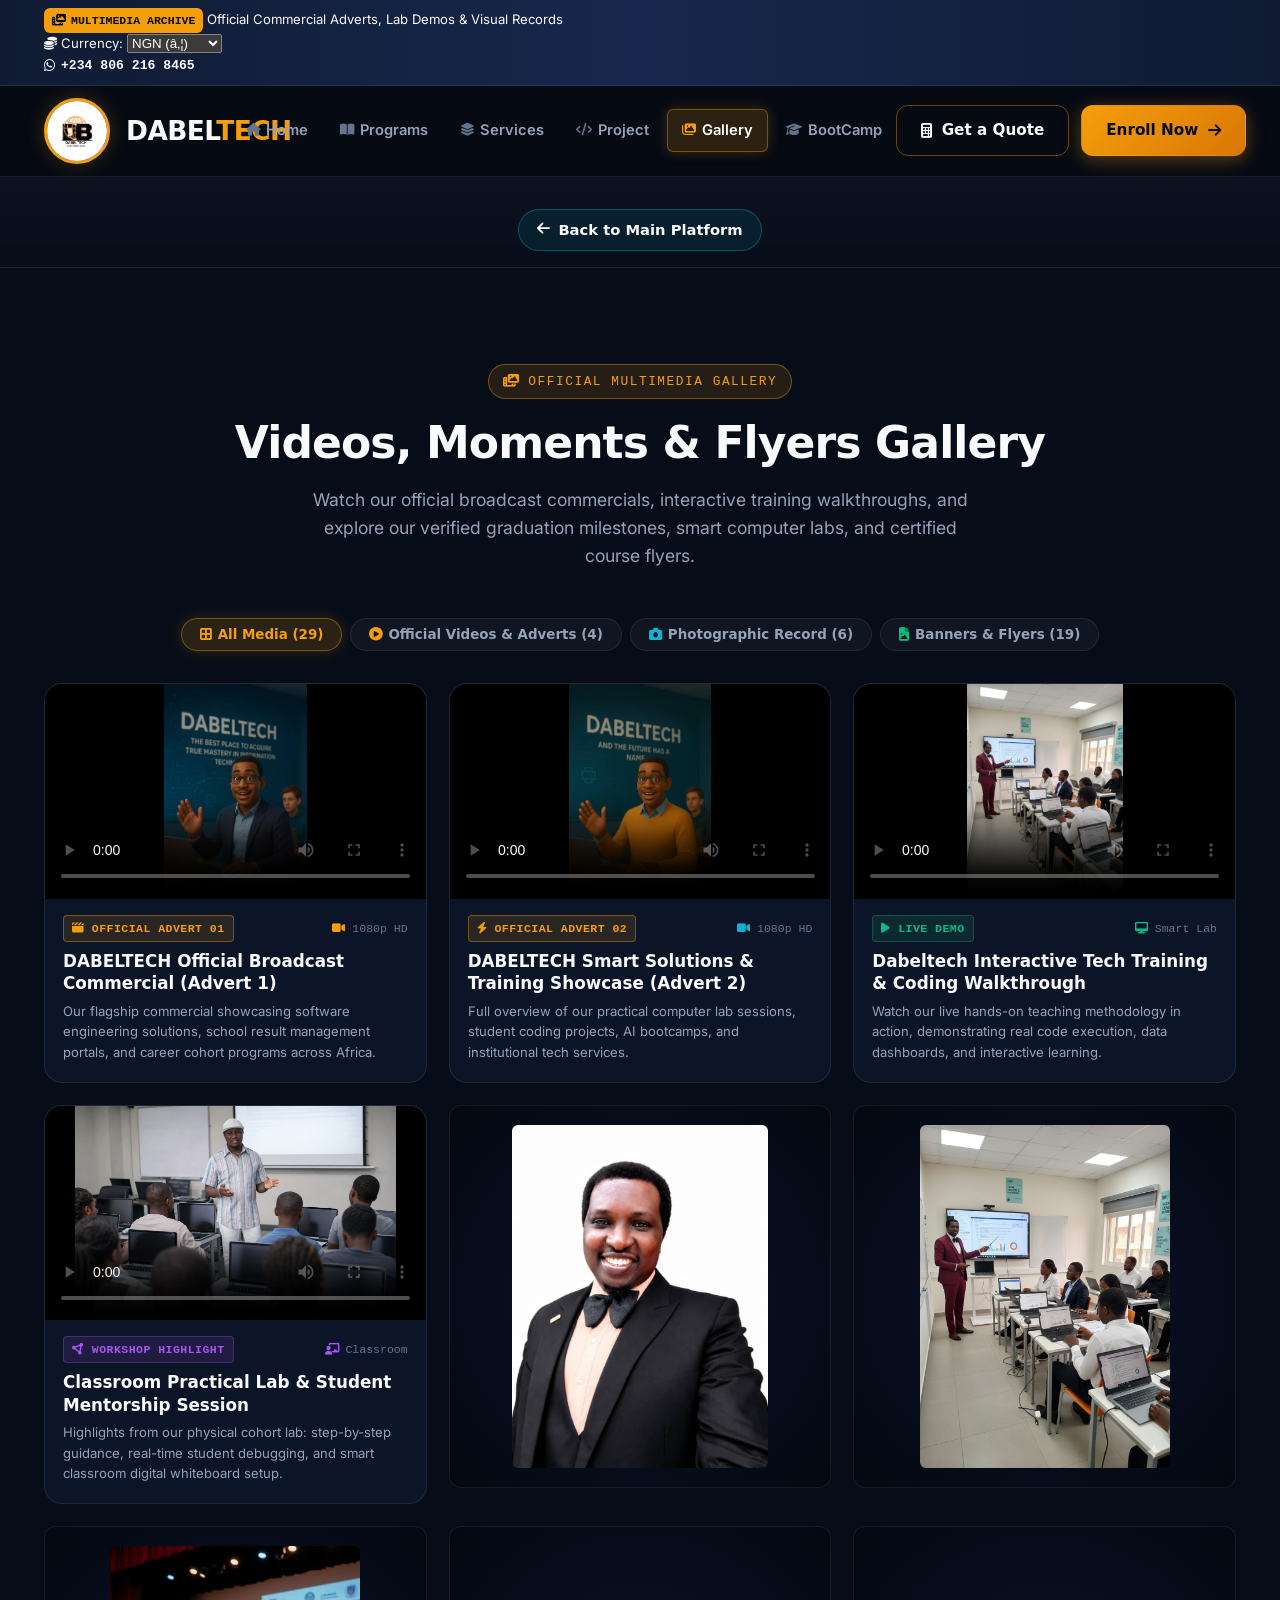
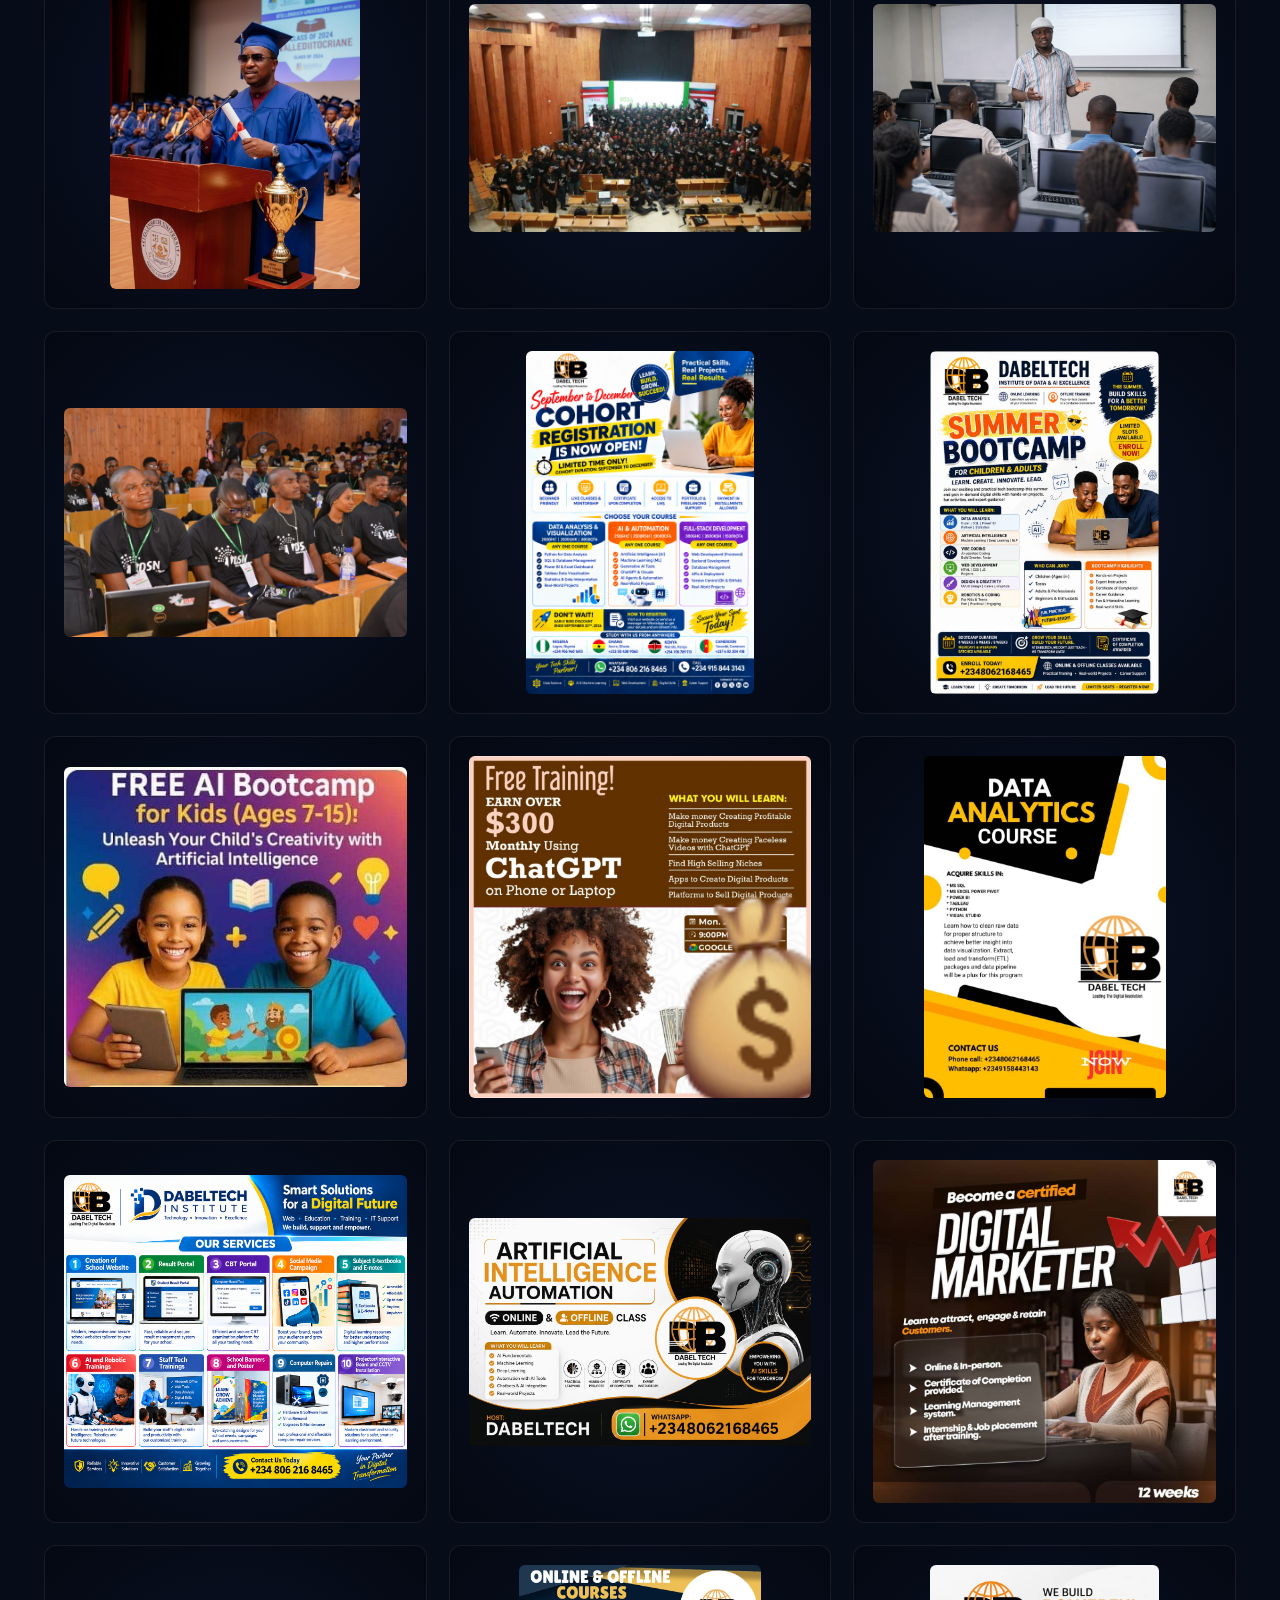
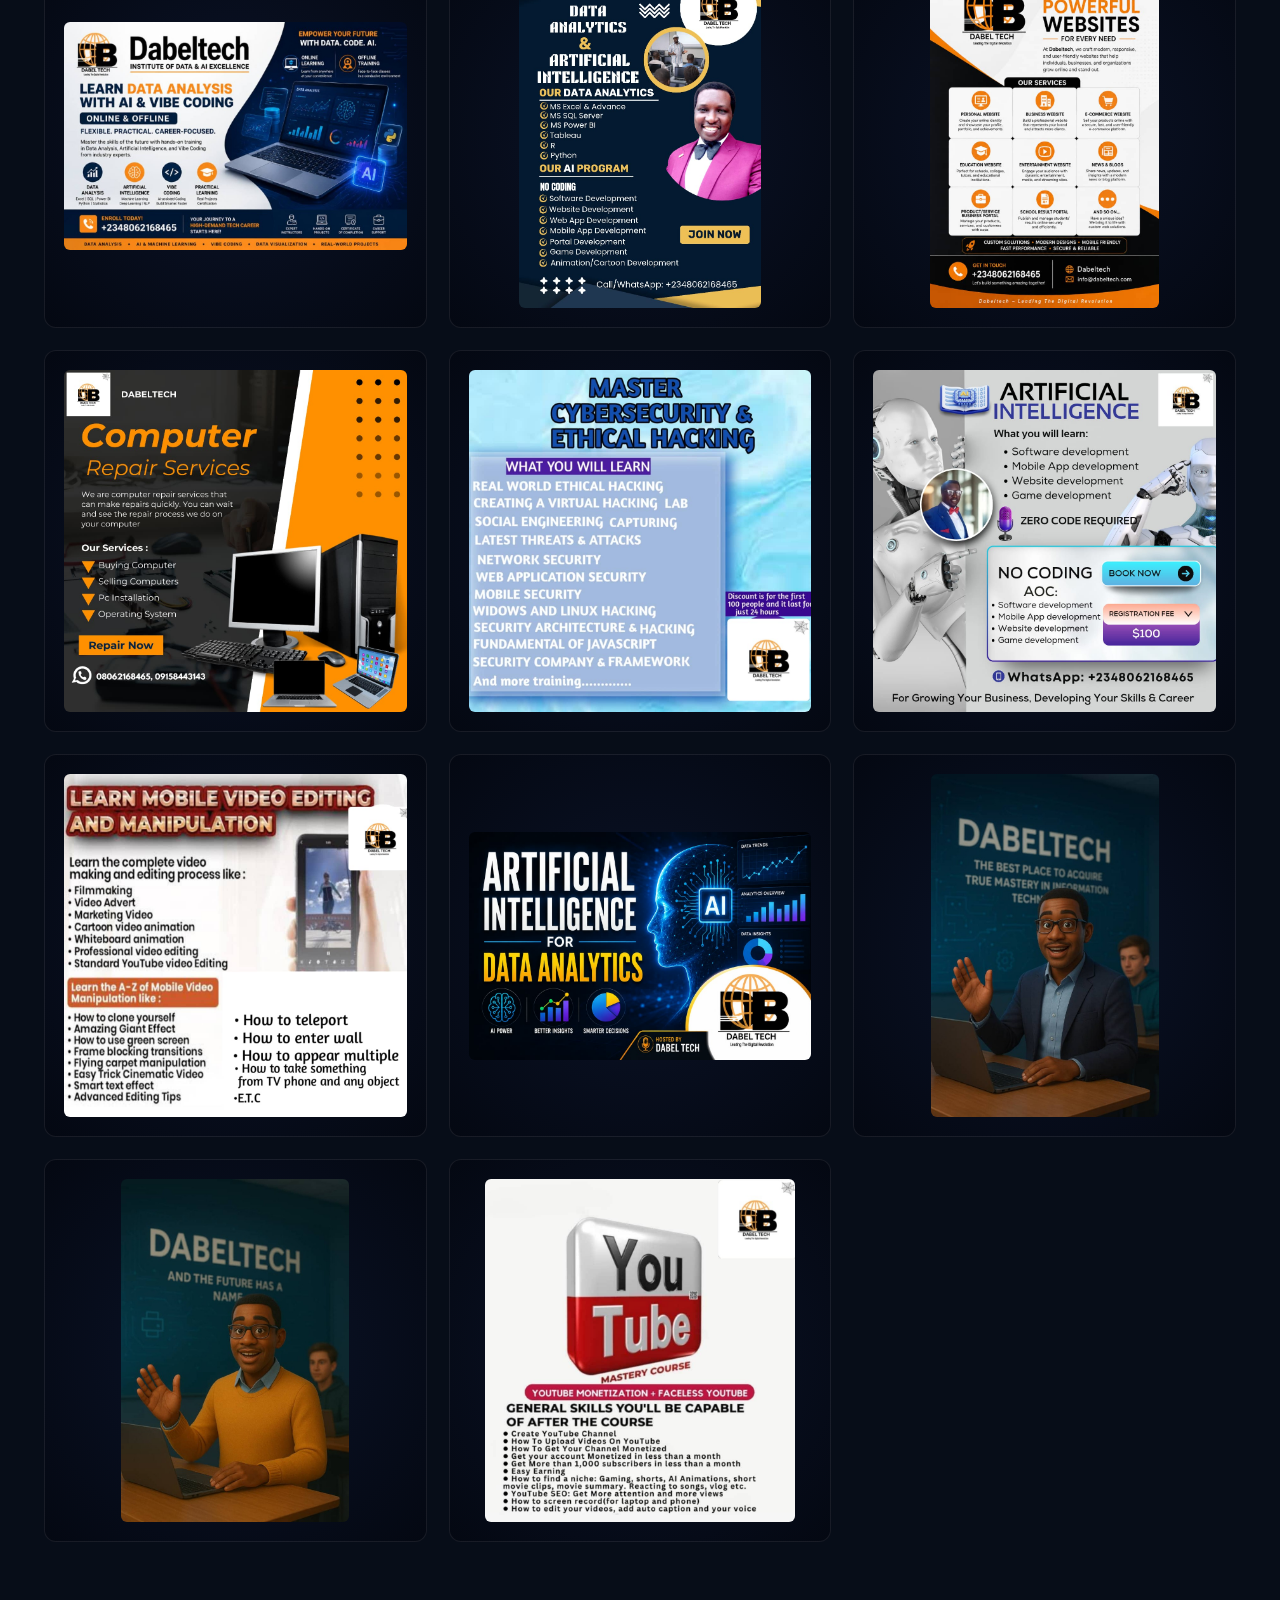
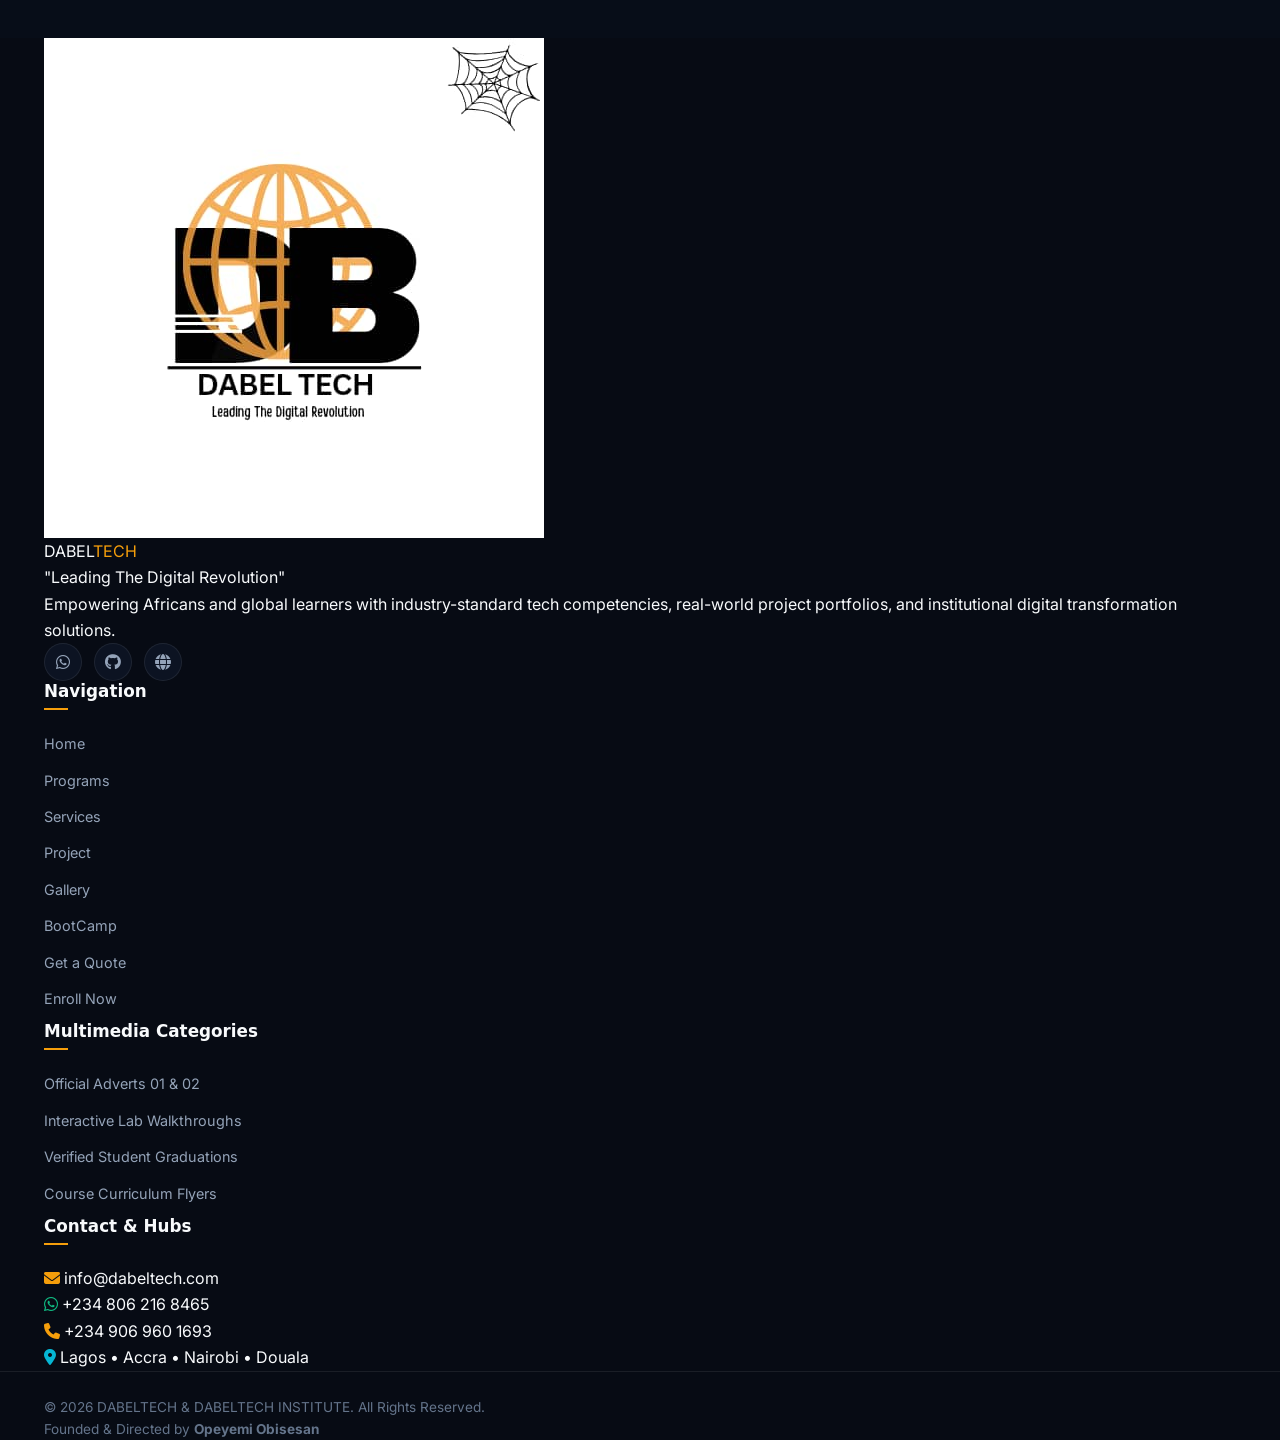
==== gallery.html @ 2709ba85 "feat: remove academic professional programs and official advert 1 and 2 from default web front page " ====
﻿<!DOCTYPE html>
<html lang="en">
<head>
  <meta charset="UTF-8">
  <meta name="viewport" content="width=device-width, initial-scale=1.0, maximum-scale=5.0">
  <title>Official Multimedia Gallery | Commercial Broadcasts &amp; Campus Records â€” DABELTECH</title>
  <meta name="description" content="Watch official commercial advert broadcasts (Advert 01 & 02), lab coding walkthroughs, verified student graduation records, and event flyers across DABELTECH.">
  <link rel="preconnect" href="https://fonts.googleapis.com">
  <link rel="preconnect" href="https://fonts.gstatic.com" crossorigin>
  <link href="https://fonts.googleapis.com/css2?family=Inter:wght@300;400;500;600;700;800&family=Outfit:wght@400;500;600;700;800;900&display=swap" rel="stylesheet">
  <link rel="stylesheet" href="https://cdnjs.cloudflare.com/ajax/libs/font-awesome/6.5.1/css/all.min.css">
  <link rel="stylesheet" href="styles.css?v=2.9">
</head>
<body class="theme-dark gallery-page">

  <!-- ==================== TOP ANNOUNCEMENT RIBBON ==================== -->
  <div class="top-ribbon" id="top-ribbon">
    <div class="container ribbon-container">
      <div class="ribbon-left">
        <span class="ribbon-badge"><i class="fa-solid fa-photo-film"></i> MULTIMEDIA ARCHIVE</span>
        <span class="ribbon-text">Official Commercial Adverts, Lab Demos &amp; Visual Records</span>
      </div>
      <div class="ribbon-right">
        <div class="currency-selector-wrapper">
          <label for="currency-select"><i class="fa-solid fa-coins"></i> Currency:</label>
          <select id="currency-select" class="currency-select" aria-label="Select Tuition Currency">
            <option value="NGN" selected>NGN (â‚¦)</option>
            <option value="USD">USD ($)</option>
            <option value="GHC">GHC (â‚µ)</option>
            <option value="KSH">KSH (KSh)</option>
            <option value="CFA">CFA (FCFA)</option>
          </select>
        </div>
        <a href="https://wa.me/2348062168465?text=Hello%20DABELTECH%2C%20I%20am%20viewing%20the%20Official%20Multimedia%20Gallery" target="_blank" rel="noopener" class="ribbon-link">
          <i class="fa-brands fa-whatsapp"></i> +234 806 216 8465
        </a>
      </div>
    </div>
  </div>

  <!-- ==================== MAIN NAVIGATION BAR ==================== -->
  <header class="navbar-wrapper" id="main-header">
    <nav class="container navbar" aria-label="Main Navigation">
      <a href="index.html#hero" class="brand-logo" id="nav-brand">
        <img src="assets/logo.jpeg" alt="DABEL TECH Logo" class="brand-img">
        <div class="brand-text">
          <span class="brand-title">DABEL<span class="text-accent">TECH</span></span>
        </div>
      </a>

      <!-- Desktop Nav Tabs with Gallery Active -->
      <ul class="nav-menu" id="nav-menu">
        <li><a href="index.html#hero" class="nav-tab"><i class="fa-solid fa-house"></i> Home</a></li>
        <li><a href="programs.html" class="nav-tab"><i class="fa-solid fa-book-open"></i> Programs</a></li>
        <li><a href="index.html#services" class="nav-tab"><i class="fa-solid fa-layer-group"></i> Services</a></li>
        <li><a href="projects.html" class="nav-tab" id="nav-tab-projects"><i class="fa-solid fa-code"></i> Project</a></li>
        <li><a href="gallery.html" class="nav-tab active" id="nav-tab-gallery"><i class="fa-solid fa-images"></i> Gallery</a></li>
        <li><a href="programs.html#bootcamp" class="nav-tab"><i class="fa-solid fa-graduation-cap"></i> BootCamp</a></li>
        <!-- Mobile Drawer Extras -->
        <li class="mobile-only-tab"><a href="index.html#quote" class="nav-tab"><i class="fa-solid fa-calculator"></i> Get a Quote</a></li>
        <li class="mobile-only-tab"><a href="index.html#enroll" class="nav-tab highlight-mobile"><i class="fa-solid fa-paper-plane"></i> Enroll Now</a></li>
      </ul>

      <!-- Action Tabs -->
      <div class="nav-ctas">
        <a href="index.html#quote" class="btn btn-outline" id="nav-quote-btn">
          <i class="fa-solid fa-calculator"></i> Get a Quote
        </a>
        <a href="index.html#enroll" class="btn btn-primary" id="nav-enroll-btn">
          <span>Enroll Now</span>
          <i class="fa-solid fa-arrow-right"></i>
        </a>
        <button class="mobile-toggle" id="mobile-toggle-btn" aria-label="Toggle navigation menu">
          <i class="fa-solid fa-bars"></i>
        </button>
      </div>
    </nav>
  </header>

  <!-- Page Breadcrumb & Title Hero -->
  <section class="project-page-hero">
    <div class="container text-center">
      <a href="index.html#hero" class="back-home-crumb">
        <i class="fa-solid fa-arrow-left"></i> Back to Main Platform
      </a>
    </div>
  </section>

<section class="section gallery-section" id="gallery">
    <div class="container">
      <div class="section-header text-center">
        <span class="section-tag"><i class="fa-solid fa-photo-film text-accent"></i> OFFICIAL MULTIMEDIA GALLERY</span>
        <h2 class="section-title">Videos, Moments &amp; Flyers Gallery</h2>
        <p class="section-subtitle">
          Watch our official broadcast commercials, interactive training walkthroughs, and explore our verified graduation milestones, smart computer labs, and certified course flyers.
        </p>

        <!-- Gallery Filter Tabs Ribbon -->
        <div class="gallery-filter-ribbon" role="tablist">
          <button type="button" class="gallery-filter-btn active" data-filter="all"><i class="fa-solid fa-border-all"></i> All Media (29)</button>
          <button type="button" class="gallery-filter-btn" data-filter="videos"><i class="fa-solid fa-circle-play text-accent"></i> Official Videos &amp; Adverts (4)</button>
          <button type="button" class="gallery-filter-btn" data-filter="photos"><i class="fa-solid fa-camera text-cyan"></i> Photographic Record (6)</button>
          <button type="button" class="gallery-filter-btn" data-filter="banners"><i class="fa-solid fa-file-image text-green"></i> Banners &amp; Flyers (19)</button>
        </div>
      </div>

      <!-- Unified Multimedia Gallery Grid -->
      <div class="gallery-unified-grid" id="gallery-unified-grid">
        
        <!-- ==================== 1. OFFICIAL VIDEOS (4) ==================== -->
        
        <!-- Video 1: Official Commercial Advert 01 -->
        <div class="gallery-card gallery-video-card" data-category="videos">
          <div class="g-video-stage">
            <video controls playsinline preload="metadata" poster="assets/brand-true-mastery.jpeg" class="g-video-element">
              <source src="assets/advert-video-1.mp4" type="video/mp4">
              Your browser does not support HTML5 video.
            </video>
          </div>
          <div class="g-card-body">
            <div class="g-card-top">
              <span class="g-badge badge-advert"><i class="fa-solid fa-clapperboard"></i> OFFICIAL ADVERT 01</span>
              <span class="g-format"><i class="fa-solid fa-video text-accent"></i> 1080p HD</span>
            </div>
            <h3 class="g-card-title">DABELTECH Official Broadcast Commercial (Advert 1)</h3>
            <p class="g-card-desc">
              Our flagship commercial showcasing software engineering solutions, school result management portals, and career cohort programs across Africa.
            </p>
          </div>
        </div>

        <!-- Video 2: Official Commercial Advert 02 -->
        <div class="gallery-card gallery-video-card" data-category="videos">
          <div class="g-video-stage">
            <video controls playsinline preload="metadata" poster="assets/brand-future-name.jpeg" class="g-video-element">
              <source src="assets/advert-video-2.mp4" type="video/mp4">
              Your browser does not support HTML5 video.
            </video>
          </div>
          <div class="g-card-body">
            <div class="g-card-top">
              <span class="g-badge badge-advert"><i class="fa-solid fa-bolt"></i> OFFICIAL ADVERT 02</span>
              <span class="g-format"><i class="fa-solid fa-video text-cyan"></i> 1080p HD</span>
            </div>
            <h3 class="g-card-title">DABELTECH Smart Solutions &amp; Training Showcase (Advert 2)</h3>
            <p class="g-card-desc">
              Full overview of our practical computer lab sessions, student coding projects, AI bootcamps, and institutional tech services.
            </p>
          </div>
        </div>

        <!-- Video 3: Interactive Tech Training Live Demo -->
        <div class="gallery-card gallery-video-card" data-category="videos">
          <div class="g-video-stage">
            <video controls playsinline preload="metadata" poster="assets/photo-smart-lab.jpeg" class="g-video-element">
              <source src="assets/video-session-2.mp4" type="video/mp4">
              Your browser does not support HTML5 video.
            </video>
          </div>
          <div class="g-card-body">
            <div class="g-card-top">
              <span class="g-badge badge-demo"><i class="fa-solid fa-play"></i> LIVE DEMO</span>
              <span class="g-format"><i class="fa-solid fa-desktop text-green"></i> Smart Lab</span>
            </div>
            <h3 class="g-card-title">Dabeltech Interactive Tech Training &amp; Coding Walkthrough</h3>
            <p class="g-card-desc">
              Watch our live hands-on teaching methodology in action, demonstrating real code execution, data dashboards, and interactive learning.
            </p>
          </div>
        </div>

        <!-- Video 4: Classroom Practical Lab & Student Mentorship Session -->
        <div class="gallery-card gallery-video-card" data-category="videos">
          <div class="g-video-stage">
            <video controls playsinline preload="metadata" poster="assets/photo-class-session.jpeg" class="g-video-element">
              <source src="assets/video-session-1.mp4" type="video/mp4">
              Your browser does not support HTML5 video.
            </video>
          </div>
          <div class="g-card-body">
            <div class="g-card-top">
              <span class="g-badge badge-workshop"><i class="fa-solid fa-circle-nodes"></i> WORKSHOP HIGHLIGHT</span>
              <span class="g-format"><i class="fa-solid fa-chalkboard-user text-purple"></i> Classroom</span>
            </div>
            <h3 class="g-card-title">Classroom Practical Lab &amp; Student Mentorship Session</h3>
            <p class="g-card-desc">
              Highlights from our physical cohort lab: step-by-step guidance, real-time student debugging, and smart classroom digital whiteboard setup.
            </p>
          </div>
        </div>

        <!-- ==================== 2. PHOTOGRAPHIC RECORD (6) & 3. BANNERS (19) ==================== -->
        <div class="gallery-item gallery-photo-item" data-category="photos" data-src="assets/founder.jpeg" data-caption="Opeyemi Obisesan: Founder, Lead Software Architect &amp; Head Instructor at DABELTECH. Driving Africa's digital revolution through practical tech education and enterprise software systems.">
          <img src="assets/founder.jpeg" alt="Opeyemi Obisesan - Founder of DABELTECH" loading="lazy">
          <div class="gallery-overlay">
            <i class="fa-solid fa-magnifying-glass-plus"></i>
            <span>Founder Opeyemi Obisesan</span>
          </div>
        </div>

        <div class="gallery-item gallery-photo-item" data-category="photos" data-src="assets/photo-smart-lab.jpeg" data-caption="Founder Opeyemi Obisesan delivering a live Data Analytics session in our modern smart training lab with smart interactive touchscreen.">
          <img src="assets/photo-smart-lab.jpeg" alt="Smart Training Lab" loading="lazy">
          <div class="gallery-overlay">
            <i class="fa-solid fa-magnifying-glass-plus"></i>
            <span>Smart Training Lab &bull; Interactive Board</span>
          </div>
        </div>

        <div class="gallery-item gallery-photo-item" data-category="photos" data-src="assets/photo-convocation-award.jpeg" data-caption="Academic & Leadership Excellence: Opeyemi Obisesan receiving the Best Student Award trophy at university convocation.">
          <img src="assets/photo-convocation-award.jpeg" alt="Best Student Award Convocation" loading="lazy">
          <div class="gallery-overlay">
            <i class="fa-solid fa-magnifying-glass-plus"></i>
            <span>Best Student Award &bull; Convocation</span>
          </div>
        </div>

        <div class="gallery-item gallery-photo-item" data-category="photos" data-src="assets/photo-conference-hall.jpeg" data-caption="Data Science Nigeria (DSN) AI & Data Science Bootcamp: Hundreds of delegates in the national auditorium.">
          <img src="assets/photo-conference-hall.jpeg" alt="National AI Conference" loading="lazy">
          <div class="gallery-overlay">
            <i class="fa-solid fa-magnifying-glass-plus"></i>
            <span>National AI Bootcamp Auditorium</span>
          </div>
        </div>

        <div class="gallery-item gallery-photo-item" data-category="photos" data-src="assets/photo-class-session.jpeg" data-caption="Interactive classroom training session: Lead instructor guiding students through practical computer programming.">
          <img src="assets/photo-class-session.jpeg" alt="Classroom Training Session" loading="lazy">
          <div class="gallery-overlay">
            <i class="fa-solid fa-magnifying-glass-plus"></i>
            <span>Hands-on Student Training</span>
          </div>
        </div>

        <div class="gallery-item gallery-photo-item" data-category="photos" data-src="assets/photo-conference-delegates.jpeg" data-caption="Data Science Nigeria AI Bootcamp delegates collaborating with laptops in intensive hackathon sessions.">
          <img src="assets/photo-conference-delegates.jpeg" alt="Conference Delegates" loading="lazy">
          <div class="gallery-overlay">
            <i class="fa-solid fa-magnifying-glass-plus"></i>
            <span>AI Bootcamp Collaboration</span>
          </div>
        </div>

        <div class="gallery-item gallery-banner-item" data-category="banners" data-src="assets/banner-cohort.png" data-caption="Official Dabeltech Cohort Registration Flyer with multi-currency African pricing.">
          <img src="assets/banner-cohort.png" alt="Cohort Flyer" loading="lazy">
          <div class="gallery-overlay">
            <i class="fa-solid fa-magnifying-glass-plus"></i>
            <span>Cohort Admission Program</span>
          </div>
        </div>

        <div class="gallery-item gallery-banner-item" data-category="banners" data-src="assets/banner-summer.jpeg" data-caption="DABELTECH Summer Bootcamp for Children & Adults: Robotics, AI, Vibe Coding, Web Dev, UI/UX Design.">
          <img src="assets/banner-summer.jpeg" alt="Summer Bootcamp Banner" loading="lazy">
          <div class="gallery-overlay">
            <i class="fa-solid fa-magnifying-glass-plus"></i>
            <span>Summer Bootcamp Flyer</span>
          </div>
        </div>

        <div class="gallery-item gallery-banner-item" data-category="banners" data-src="assets/banner-kids-ai-bootcamp.jpeg" data-caption="FREE AI Bootcamp for Kids (Ages 7-15): Unleash Your Child's Creativity with Artificial Intelligence.">
          <img src="assets/banner-kids-ai-bootcamp.jpeg" alt="FREE AI Bootcamp for Kids Banner" loading="lazy">
          <div class="gallery-overlay">
            <i class="fa-solid fa-magnifying-glass-plus"></i>
            <span>FREE Kids AI Bootcamp (Ages 7–15)</span>
          </div>
        </div>

        <div class="gallery-item gallery-banner-item" data-category="banners" data-src="assets/banner-chatgpt-training.jpeg" data-caption="Free Training: Earn Over $300 Monthly Using ChatGPT on Phone or Laptop - Mon 9:00PM Google Meet.">
          <img src="assets/banner-chatgpt-training.jpeg" alt="Earn Over $300 Monthly Using ChatGPT Banner" loading="lazy">
          <div class="gallery-overlay">
            <i class="fa-solid fa-magnifying-glass-plus"></i>
            <span>ChatGPT $300+ Monthly Training</span>
          </div>
        </div>

        <div class="gallery-item gallery-banner-item" data-category="banners" data-src="assets/banner-data-analytics-course.jpeg" data-caption="Data Analytics Professional Course: MS SQL, MS Excel Power Pivot, Power BI, Tableau, Python, Visual Studio.">
          <img src="assets/banner-data-analytics-course.jpeg" alt="Data Analytics Course Banner" loading="lazy">
          <div class="gallery-overlay">
            <i class="fa-solid fa-magnifying-glass-plus"></i>
            <span>Data Analytics Professional Course</span>
          </div>
        </div>

        <div class="gallery-item gallery-banner-item" data-category="banners" data-src="assets/banner-services.png" data-caption="Official Dabeltech Institute Smart Solutions for a Digital Future service banner.">
          <img src="assets/banner-services.png" alt="Smart Solutions Banner" loading="lazy">
          <div class="gallery-overlay">
            <i class="fa-solid fa-magnifying-glass-plus"></i>
            <span>Smart Solutions Services Banner</span>
          </div>
        </div>

        <div class="gallery-item gallery-banner-item" data-category="banners" data-src="assets/banner-ai-automation.jpeg" data-caption="Artificial Intelligence Automation: Online & Offline Classes by DABELTECH.">
          <img src="assets/banner-ai-automation.jpeg" alt="AI Automation Banner" loading="lazy">
          <div class="gallery-overlay">
            <i class="fa-solid fa-magnifying-glass-plus"></i>
            <span>AI &amp; Automation Masterclass</span>
          </div>
        </div>

        <div class="gallery-item gallery-banner-item" data-category="banners" data-src="assets/banner-digital-marketer.jpeg" data-caption="Become a Certified Digital Marketer: 12 Weeks Professional Program with Internship &amp; Job Placement.">
          <img src="assets/banner-digital-marketer.jpeg" alt="Certified Digital Marketer Banner" loading="lazy">
          <div class="gallery-overlay">
            <i class="fa-solid fa-magnifying-glass-plus"></i>
            <span>Certified Digital Marketer (12 Wks)</span>
          </div>
        </div>

        <div class="gallery-item gallery-banner-item" data-category="banners" data-src="assets/banner-vibe-coding.jpeg" data-caption="Dabeltech Institute of Data &amp; AI Excellence: Learn Data Analysis with AI &amp; Vibe Coding.">
          <img src="assets/banner-vibe-coding.jpeg" alt="Data Analysis with AI &amp; Vibe Coding Banner" loading="lazy">
          <div class="gallery-overlay">
            <i class="fa-solid fa-magnifying-glass-plus"></i>
            <span>Data Analysis &amp; Vibe Coding</span>
          </div>
        </div>

        <div class="gallery-item gallery-banner-item" data-category="banners" data-src="assets/banner-data-ai.jpeg" data-caption="Online &amp; Offline Tutorial: Artificial Intelligence &amp; Machine Learning with Founder Opeyemi Obisesan.">
          <img src="assets/banner-data-ai.jpeg" alt="AI &amp; Machine Learning Tutorial Banner" loading="lazy">
          <div class="gallery-overlay">
            <i class="fa-solid fa-magnifying-glass-plus"></i>
            <span>Founder AI &amp; ML Tutorial</span>
          </div>
        </div>

        <div class="gallery-item gallery-banner-item" data-category="banners" data-src="assets/banner-web-dev.jpeg" data-caption="We Build Powerful Websites For Every Need: School Portals, CBT Systems &amp; Corporate Platforms.">
          <img src="assets/banner-web-dev.jpeg" alt="Web Development Banner" loading="lazy">
          <div class="gallery-overlay">
            <i class="fa-solid fa-magnifying-glass-plus"></i>
            <span>Web Development Services</span>
          </div>
        </div>

        <div class="gallery-item gallery-banner-item" data-category="banners" data-src="assets/banner-computer-repair.jpeg" data-caption="Professional Computer Repair &amp; Maintenance: Hardware &amp; Software Solutions.">
          <img src="assets/banner-computer-repair.jpeg" alt="Computer Repair Banner" loading="lazy">
          <div class="gallery-overlay">
            <i class="fa-solid fa-magnifying-glass-plus"></i>
            <span>Computer Repair Services</span>
          </div>
        </div>

        <div class="gallery-item gallery-banner-item" data-category="banners" data-src="assets/banner-cybersecurity.jpeg" data-caption="Master Cybersecurity &amp; Ethical Hacking: Network Defense &amp; Vulnerability Testing.">
          <img src="assets/banner-cybersecurity.jpeg" alt="Cybersecurity Banner" loading="lazy">
          <div class="gallery-overlay">
            <i class="fa-solid fa-magnifying-glass-plus"></i>
            <span>Cybersecurity &amp; Ethical Hacking</span>
          </div>
        </div>

        <div class="gallery-item gallery-banner-item" data-category="banners" data-src="assets/banner-no-coding-ai.jpeg" data-caption="Artificial Intelligence: Zero Code Required. Non-technical Generative AI Workflows.">
          <img src="assets/banner-no-coding-ai.jpeg" alt="No Code AI Banner" loading="lazy">
          <div class="gallery-overlay">
            <i class="fa-solid fa-magnifying-glass-plus"></i>
            <span>No-Code AI &amp; Automation</span>
          </div>
        </div>

        <div class="gallery-item gallery-banner-item" data-category="banners" data-src="assets/banner-video-editing.jpeg" data-caption="Mobile Video Editing &amp; Social Media Content Manipulation: CapCut &amp; Reel Monetization.">
          <img src="assets/banner-video-editing.jpeg" alt="Mobile Video Editing Banner" loading="lazy">
          <div class="gallery-overlay">
            <i class="fa-solid fa-magnifying-glass-plus"></i>
            <span>Mobile Video Editing</span>
          </div>
        </div>

        <div class="gallery-item gallery-banner-item" data-category="banners" data-src="assets/banner-ai-analytics.jpeg" data-caption="Artificial Intelligence for Data Analytics: Power BI, SQL Warehouses &amp; Predictive Intelligence.">
          <img src="assets/banner-ai-analytics.jpeg" alt="AI Data Analytics Banner" loading="lazy">
          <div class="gallery-overlay">
            <i class="fa-solid fa-magnifying-glass-plus"></i>
            <span>AI for Data Analytics</span>
          </div>
        </div>

        <div class="gallery-item gallery-banner-item" data-category="banners" data-src="assets/brand-true-mastery.jpeg" data-caption="DABELTECH: The Best Place To Acquire True Mastery In Information Technology. Smart lab training &amp; digital skills development.">
          <img src="assets/brand-true-mastery.jpeg" alt="True Mastery in IT" loading="lazy">
          <div class="gallery-overlay">
            <i class="fa-solid fa-magnifying-glass-plus"></i>
            <span>True Mastery in Information Tech</span>
          </div>
        </div>

        <div class="gallery-item gallery-banner-item" data-category="banners" data-src="assets/brand-future-name.jpeg" data-caption="DABELTECH: And The Future Has A Name. Inspiring youth and adult learners in modern Artificial Intelligence and smart computing.">
          <img src="assets/brand-future-name.jpeg" alt="And The Future Has A Name" loading="lazy">
          <div class="gallery-overlay">
            <i class="fa-solid fa-magnifying-glass-plus"></i>
            <span>And The Future Has A Name</span>
          </div>
        </div>

        <div class="gallery-item gallery-banner-item" data-category="banners" data-src="assets/banner-youtube-mastery.jpeg" data-caption="YouTube Mastery Course: YouTube Monetization + Faceless YouTube. Learn channel creation, 1,000+ subscriber acquisition, video editing, and AI faceless channel monetization.">
          <img src="assets/banner-youtube-mastery.jpeg" alt="YouTube Mastery Course Flyer" loading="lazy">
          <div class="gallery-overlay">
            <i class="fa-solid fa-magnifying-glass-plus"></i>
            <span>YouTube Mastery &amp; Monetization</span>
          </div>
        </div>

      </div>

      </div>
    </div>
  </section>

  <!-- ==================== FOOTER ==================== -->
  <footer class="footer-wrapper">
    <div class="container footer-container">
      <div class="footer-col footer-brand-col">
        <div class="footer-logo">
          <img src="assets/logo.jpeg" alt="DABEL TECH Logo" class="footer-logo-img">
          <span class="footer-brand-title">DABEL<span class="text-accent">TECH</span></span>
        </div>
        <p class="footer-tagline">"Leading The Digital Revolution"</p>
        <p class="footer-bio">
          Empowering Africans and global learners with industry-standard tech competencies, real-world project portfolios, and institutional digital transformation solutions.
        </p>
        <div class="footer-socials">
          <a href="https://wa.me/2348062168465" target="_blank" rel="noopener" aria-label="WhatsApp"><i class="fa-brands fa-whatsapp"></i></a>
          <a href="https://github.com/dabelinfotech" target="_blank" rel="noopener" aria-label="GitHub"><i class="fa-brands fa-github"></i></a>
          <a href="https://dabelinfotech-github-io.vercel.app/" target="_blank" rel="noopener" aria-label="Portfolio"><i class="fa-solid fa-globe"></i></a>
        </div>
      </div>

      <div class="footer-col">
        <h4 class="footer-col-title">Navigation</h4>
        <ul class="footer-links">
          <li><a href="index.html#hero">Home</a></li>
          <li><a href="programs.html">Programs</a></li>
          <li><a href="index.html#services">Services</a></li>
          <li><a href="projects.html">Project</a></li>
          <li><a href="gallery.html">Gallery</a></li>
          <li><a href="programs.html#bootcamp">BootCamp</a></li>
          <li><a href="index.html#quote">Get a Quote</a></li>
          <li><a href="index.html#enroll">Enroll Now</a></li>
        </ul>
      </div>

      <div class="footer-col">
        <h4 class="footer-col-title">Multimedia Categories</h4>
        <ul class="footer-links">
          <li><a href="gallery.html#gallery">Official Adverts 01 &amp; 02</a></li>
          <li><a href="gallery.html#gallery">Interactive Lab Walkthroughs</a></li>
          <li><a href="gallery.html#gallery">Verified Student Graduations</a></li>
          <li><a href="gallery.html#gallery">Course Curriculum Flyers</a></li>
        </ul>
      </div>

      <div class="footer-col">
        <h4 class="footer-col-title">Contact &amp; Hubs</h4>
        <p class="footer-contact-item"><i class="fa-solid fa-envelope text-accent"></i> info@dabeltech.com</p>
        <p class="footer-contact-item"><i class="fa-brands fa-whatsapp text-green"></i> +234 806 216 8465</p>
        <p class="footer-contact-item"><i class="fa-solid fa-phone text-accent"></i> +234 906 960 1693</p>
        <p class="footer-contact-item"><i class="fa-solid fa-location-dot text-cyan"></i> Lagos &bull; Accra &bull; Nairobi &bull; Douala</p>
      </div>
    </div>

    <div class="footer-bottom">
      <div class="container footer-bottom-inner">
        <p>&copy; 2026 DABELTECH &amp; DABELTECH INSTITUTE. All Rights Reserved.</p>
        <p class="footer-founder-tag">Founded &amp; Directed by <strong>Opeyemi Obisesan</strong></p>
      </div>
    </div>
  </footer>

  <!-- Lightbox Modal -->
  <div class="lightbox-modal" id="lightbox-modal" role="dialog" aria-modal="true" aria-label="Media Preview">
    <div class="lightbox-backdrop" id="lightbox-backdrop"></div>
    <div class="lightbox-content">
      <button class="lightbox-close" id="lightbox-close" aria-label="Close Lightbox">&times;</button>
      <img src="" alt="Enlarged Preview" id="lightbox-img" class="lightbox-img">
      <p class="lightbox-caption" id="lightbox-caption"></p>
    </div>
  </div>

  <script src="script.js?v=2.9"></script>
</body>
</html>
---- styles.css ----
﻿/* ==========================================================================
   DABELTECH OFFICIAL WEBSITE DESIGN SYSTEM & STYLESHEET
   Brand: DABELTECH (Smart Solutions for a Digital Future & Institute)
   ========================================================================== */

:root {
  /* Core Color Tokens */
  --bg-primary: #070B14;
  --bg-secondary: #0C1322;
  --bg-tertiary: #111A30;
  --bg-card: rgba(16, 25, 46, 0.72);
  --bg-card-hover: rgba(22, 35, 64, 0.88);
  --bg-glass: rgba(12, 19, 34, 0.85);

  /* Brand Accents */
  --accent-gold: #F59E0B;
  --accent-gold-hover: #FBBF24;
  --accent-gold-dark: #D97706;
  --accent-gold-glow: rgba(245, 158, 11, 0.22);

  --tech-cyan: #06B6D4;
  --tech-cyan-hover: #22D3EE;
  --tech-cyan-glow: rgba(6, 182, 212, 0.25);

  --tech-blue: #3B82F6;
  --tech-blue-glow: rgba(59, 130, 246, 0.25);
  --tech-green: #10B981;
  --tech-orange: #F97316;
  --tech-purple: #A855F7;

  /* Typography Colors */
  --text-main: #F8FAFC;
  --text-secondary: #94A3B8;
  --text-muted: #64748B;
  --text-dim: #475569;

  /* Borders & Lines */
  --border-subtle: rgba(255, 255, 255, 0.08);
  --border-medium: rgba(255, 255, 255, 0.16);
  --border-gold: rgba(245, 158, 11, 0.4);
  --border-cyan: rgba(6, 182, 212, 0.4);

  /* Shadows */
  --shadow-sm: 0 4px 6px -1px rgba(0, 0, 0, 0.3);
  --shadow-md: 0 10px 25px -3px rgba(0, 0, 0, 0.45);
  --shadow-lg: 0 20px 40px -4px rgba(0, 0, 0, 0.65);
  --shadow-gold: 0 8px 30px rgba(245, 158, 11, 0.22);
  --shadow-cyan: 0 8px 30px rgba(6, 182, 212, 0.22);

  /* Typography */
  --font-heading: 'Plus Jakarta Sans', system-ui, -apple-system, sans-serif;
  --font-body: 'Inter', system-ui, -apple-system, sans-serif;
  --font-mono: 'JetBrains Mono', ui-monospace, monospace;

  /* Transitions */
  --trans-fast: 0.18s ease;
  --trans-normal: 0.3s cubic-bezier(0.16, 1, 0.3, 1);
  --trans-slow: 0.5s cubic-bezier(0.16, 1, 0.3, 1);

  /* Radius */
  --radius-sm: 6px;
  --radius-md: 12px;
  --radius-lg: 18px;
  --radius-xl: 26px;
  --radius-full: 9999px;
}

/* Base Reset */
*, *::before, *::after {
  box-sizing: border-box;
  margin: 0;
  padding: 0;
}

html {
  font-size: 16px;
  color-scheme: dark;
  overflow-anchor: none;
  overflow-x: hidden;
  max-width: 100%;
  width: 100%;
}

html.smooth-scroll {
  scroll-behavior: smooth;
}

body {
  font-family: var(--font-body);
  background-color: var(--bg-primary);
  color: var(--text-main);
  line-height: 1.65;
  -webkit-font-smoothing: antialiased;
  -moz-osx-font-smoothing: grayscale;
  overflow-x: hidden;
  width: 100%;
  max-width: 100%;
  overflow-anchor: none;
  position: relative;
}

/* Background Subtle Grid Texture */
body::before {
  content: "";
  position: fixed;
  top: 0;
  left: 0;
  width: 100vw;
  height: 100vh;
  background-image: 
    radial-gradient(rgba(245, 158, 11, 0.04) 1px, transparent 1px),
    radial-gradient(rgba(6, 182, 212, 0.03) 1px, transparent 1px);
  background-size: 40px 40px, 80px 80px;
  background-position: 0 0, 20px 20px;
  pointer-events: none;
  z-index: -1;
}

/* Typography Helpers */
h1, h2, h3, h4, h5, h6 {
  font-family: var(--font-heading);
  font-weight: 700;
  color: var(--text-main);
  line-height: 1.25;
}

a {
  color: var(--accent-gold);
  text-decoration: none;
  transition: color var(--trans-fast);
}

a:hover {
  color: var(--accent-gold-hover);
}

img, video {
  max-width: 100%;
  height: auto;
  display: block;
}

ul {
  list-style: none;
}

/* Utility Containers & Grids */
.container {
  width: 100%;
  max-width: 1240px;
  margin-left: auto;
  margin-right: auto;
  padding-left: 24px;
  padding-right: 24px;
}

.section {
  padding: 96px 0;
  position: relative;
  scroll-margin-top: 105px;
}

section[id],
#hero,
#programs,
#services,
#projects,
#gallery,
#bootcamp,
#about,
#quote,
#enroll {
  scroll-margin-top: 105px;
}

.text-center {
  text-align: center;
}

.text-accent {
  color: var(--accent-gold);
}

.text-cyan {
  color: var(--tech-cyan);
}

.text-green {
  color: var(--tech-green);
}

.text-purple {
  color: var(--tech-purple);
}

.text-orange {
  color: var(--tech-orange);
}

.text-red {
  color: #ff3344;
}

.gradient-text {
  background: linear-gradient(135deg, #FBBF24 0%, #F59E0B 40%, #06B6D4 100%);
  -webkit-background-clip: text;
  -webkit-text-fill-color: transparent;
  display: inline-block;
}

.section-tag {
  display: inline-flex;
  align-items: center;
  gap: 8px;
  font-family: var(--font-mono);
  font-size: 0.8rem;
  letter-spacing: 0.12em;
  text-transform: uppercase;
  color: var(--accent-gold);
  background: rgba(245, 158, 11, 0.12);
  border: 1px solid var(--border-gold);
  padding: 6px 14px;
  border-radius: var(--radius-full);
  margin-bottom: 16px;
}

.section-title {
  font-size: clamp(2rem, 3.8vw, 2.75rem);
  font-weight: 800;
  margin-bottom: 16px;
  letter-spacing: -0.02em;
}

.section-subtitle {
  font-size: 1.1rem;
  color: var(--text-secondary);
  max-width: 680px;
  margin: 0 auto 48px;
  line-height: 1.6;
}

/* ==========================================================================
   BUTTONS & INTERACTIVE ELEMENTS
   ========================================================================== */
.btn {
  display: inline-flex;
  align-items: center;
  justify-content: center;
  gap: 10px;
  font-family: var(--font-heading);
  font-size: 0.95rem;
  font-weight: 600;
  padding: 12px 24px;
  border-radius: var(--radius-md);
  border: 1px solid transparent;
  cursor: pointer;
  transition: all var(--trans-normal);
  text-decoration: none;
  white-space: nowrap;
}

.btn-primary {
  background: linear-gradient(135deg, var(--accent-gold) 0%, var(--accent-gold-dark) 100%);
  color: #050B14;
  box-shadow: 0 4px 18px rgba(245, 158, 11, 0.35);
}

.btn-primary:hover {
  background: linear-gradient(135deg, var(--accent-gold-hover) 0%, var(--accent-gold) 100%);
  color: #000;
  box-shadow: 0 6px 24px rgba(245, 158, 11, 0.5);
  transform: translateY(-2px);
}

.btn-outline {
  background: transparent;
  border-color: var(--border-gold);
  color: var(--text-main);
}

.btn-outline:hover {
  background: rgba(245, 158, 11, 0.12);
  border-color: var(--accent-gold);
  color: var(--accent-gold);
  transform: translateY(-2px);
}

.btn-glass {
  background: rgba(255, 255, 255, 0.05);
  backdrop-filter: blur(8px);
  border: 1px solid var(--border-medium);
  color: var(--text-main);
}

.btn-glass:hover {
  background: rgba(255, 255, 255, 0.12);
  border-color: var(--tech-cyan);
  color: var(--tech-cyan);
  transform: translateY(-2px);
}

.btn-dark {
  background: #111A2E;
  border: 1px solid var(--border-subtle);
  color: var(--text-secondary);
}

.btn-dark:hover {
  background: #17233D;
  color: var(--text-main);
  border-color: var(--border-medium);
  transform: translateY(-2px);
}

.btn-lg {
  padding: 14px 28px;
  font-size: 1.05rem;
}

.btn-sm {
  padding: 9px 18px;
  font-size: 0.88rem;
}

.btn-xs {
  padding: 6px 12px;
  font-size: 0.78rem;
}

.btn-block {
  width: 100%;
}

/* ==========================================================================
   TOP ANNOUNCEMENT RIBBON
   ========================================================================== */
.top-ribbon {
  background: linear-gradient(90deg, #101B33 0%, #17274D 50%, #101B33 100%);
  border-bottom: 1px solid var(--border-subtle);
  font-size: 0.82rem;
  padding: 8px 0;
  position: relative;
  z-index: 100;
}

.ribbon-content {
  display: flex;
  align-items: center;
  justify-content: space-between;
  flex-wrap: wrap;
  gap: 12px;
}

.ribbon-ticker {
  display: flex;
  align-items: center;
  gap: 10px;
  color: var(--text-secondary);
}

.ribbon-badge {
  background: var(--accent-gold);
  color: #050B14;
  font-family: var(--font-mono);
  font-weight: 700;
  font-size: 0.72rem;
  padding: 3px 8px;
  border-radius: var(--radius-sm);
  display: inline-flex;
  align-items: center;
  gap: 5px;
}

.ribbon-actions {
  display: flex;
  align-items: center;
  gap: 16px;
}

.currency-picker {
  display: flex;
  align-items: center;
  gap: 6px;
  color: var(--text-secondary);
  font-size: 0.8rem;
}

.currency-picker select {
  background: #0A1224;
  color: var(--accent-gold);
  border: 1px solid var(--border-subtle);
  padding: 3px 8px;
  border-radius: var(--radius-sm);
  font-family: var(--font-mono);
  font-weight: 600;
  cursor: pointer;
  outline: none;
}

.currency-picker select:focus {
  border-color: var(--accent-gold);
}

.ribbon-link {
  color: var(--text-main);
  display: inline-flex;
  align-items: center;
  gap: 6px;
  font-weight: 600;
  font-family: var(--font-mono);
}

.ribbon-link:hover {
  color: var(--accent-gold);
}

/* ==========================================================================
   NAVIGATION BAR
   ========================================================================== */
.navbar-wrapper {
  position: sticky;
  top: 0;
  z-index: 90;
  background: rgba(7, 11, 20, 0.88);
  backdrop-filter: blur(18px);
  -webkit-backdrop-filter: blur(18px);
  border-bottom: 1px solid var(--border-subtle);
  transition: all var(--trans-normal);
}

.navbar {
  display: flex;
  align-items: center;
  justify-content: space-between;
  height: 90px;
}

.brand-logo {
  display: flex;
  align-items: center;
  gap: 16px;
  text-decoration: none;
}

.brand-img {
  width: 66px;
  height: 66px;
  border-radius: 50%;
  object-fit: cover;
  border: 3px solid var(--accent-gold);
  box-shadow: 0 0 20px var(--accent-gold-glow);
  transition: transform var(--trans-normal), box-shadow var(--trans-normal);
}

.brand-logo:hover .brand-img {
  transform: scale(1.05);
  box-shadow: 0 0 26px rgba(245, 158, 11, 0.5);
}

.brand-title {
  font-family: var(--font-heading);
  font-size: 1.65rem;
  font-weight: 800;
  letter-spacing: -0.02em;
  color: var(--text-main);
  display: block;
  line-height: 1.1;
}

.brand-sub {
  font-family: var(--font-mono);
  font-size: 0.78rem;
  color: var(--accent-gold);
  letter-spacing: 0.08em;
  text-transform: uppercase;
  display: block;
  font-weight: 600;
}

.nav-menu {
  display: flex;
  align-items: center;
  gap: 4px;
}

.nav-tab {
  display: inline-flex;
  align-items: center;
  gap: 6px;
  color: var(--text-secondary);
  font-size: 0.92rem;
  font-weight: 600;
  padding: 8px 14px;
  border-radius: var(--radius-sm);
  transition: all var(--trans-fast);
}

.nav-tab i {
  font-size: 0.8rem;
  color: var(--text-muted);
  transition: color var(--trans-fast);
}

.nav-tab:hover,
.nav-tab:hover {
  color: var(--text-main);
  background: rgba(255, 255, 255, 0.08);
}

.nav-tab.active {
  color: #fff;
  background: rgba(245, 158, 11, 0.16);
  border: 1px solid rgba(245, 158, 11, 0.4);
  box-shadow: 0 0 14px rgba(245, 158, 11, 0.22);
}

a.dash-metric-link {
  text-decoration: none;
  cursor: pointer;
  transition: transform var(--trans-fast), border-color var(--trans-fast), box-shadow var(--trans-fast);
}

a.dash-metric-link:hover {
  transform: translateY(-2px);
  border-color: var(--accent-gold);
  box-shadow: 0 4px 14px rgba(245, 158, 11, 0.25);
}

.dash-action-sublink {
  display: inline-flex;
  align-items: center;
  gap: 6px;
  color: var(--accent-gold);
  font-family: var(--font-mono);
  font-size: 0.8rem;
  font-weight: 600;
  text-decoration: none;
  margin-top: 10px;
  transition: color var(--trans-fast), transform var(--trans-fast);
}

.dash-action-sublink:hover {
  color: #fff;
  transform: translateX(4px);
}

.nav-tab-placeholder {
  color: var(--text-main);
  background: rgba(255, 255, 255, 0.06);
}

.nav-tab:hover i,
.nav-tab.active i {
  color: var(--accent-gold);
}

.nav-ctas {
  display: flex;
  align-items: center;
  gap: 12px;
}

.mobile-toggle {
  display: none;
  background: transparent;
  border: 1px solid var(--border-subtle);
  color: var(--text-main);
  padding: 8px 12px;
  border-radius: var(--radius-sm);
  cursor: pointer;
  font-size: 1.1rem;
}

.mobile-only-tab {
  display: none;
}

/* ==========================================================================
   HERO SECTION
   ========================================================================== */
.hero-section {
  padding: 80px 0 90px;
  position: relative;
  overflow: hidden;
}

.hero-background-glow {
  position: absolute;
  top: -100px;
  left: 50%;
  transform: translateX(-50%);
  width: 900px;
  height: 500px;
  background: radial-gradient(ellipse at center, rgba(245, 158, 11, 0.15) 0%, rgba(6, 182, 212, 0.08) 50%, transparent 75%);
  pointer-events: none;
  z-index: 0;
}

.hero-container {
  display: grid;
  grid-template-columns: 1.15fr 0.85fr;
  align-items: flex-start;
  gap: 56px;
  position: relative;
  z-index: 1;
}

.hero-eyebrow {
  display: inline-flex;
  align-items: center;
  gap: 10px;
  font-family: var(--font-mono);
  font-size: 0.82rem;
  color: var(--accent-gold);
  background: rgba(245, 158, 11, 0.1);
  border: 1px solid var(--border-gold);
  padding: 6px 14px;
  border-radius: var(--radius-full);
  margin-bottom: 24px;
  max-width: 100%;
  box-sizing: border-box;
}

.hero-eyebrow span:last-child {
  overflow-wrap: break-word;
  word-break: normal;
}

.status-indicator {
  width: 8px;
  height: 8px;
  background-color: var(--tech-green);
  border-radius: 50%;
  box-shadow: 0 0 0 3px rgba(16, 185, 129, 0.25);
  animation: pulseGreen 2s infinite;
}

@keyframes pulseGreen {
  0%, 100% { opacity: 1; transform: scale(1); }
  50% { opacity: 0.6; transform: scale(0.9); }
}

.hero-heading {
  font-size: clamp(2.4rem, 4.4vw, 3.6rem);
  font-weight: 800;
  line-height: 1.15;
  letter-spacing: -0.025em;
  margin-bottom: 22px;
}

.hero-subtitle {
  font-size: 1.15rem;
  color: var(--text-secondary);
  line-height: 1.7;
  margin-bottom: 34px;
  max-width: 620px;
}

.hero-subtitle strong {
  color: var(--text-main);
  font-weight: 600;
}

.hero-actions {
  display: flex;
  flex-wrap: wrap;
  gap: 14px;
  margin-bottom: 48px;
}

.hero-stats {
  display: grid;
  grid-template-columns: repeat(4, 1fr);
  gap: 18px;
  padding-top: 28px;
  border-top: 1px solid var(--border-subtle);
}

.stat-card {
  font-family: var(--font-heading);
}

.stat-num {
  font-size: 1.85rem;
  font-weight: 800;
  color: var(--accent-gold);
  line-height: 1;
  margin-bottom: 6px;
}

.stat-label {
  font-size: 0.82rem;
  color: var(--text-secondary);
  line-height: 1.35;
}

/* Standard Executive Dashboard Styling */
.hero-visual {
  position: relative;
  align-self: flex-start;
  margin-top: 0;
}

.dashboard-window {
  position: relative;
  background: #0B1325;
  border: 1px solid rgba(245, 158, 11, 0.35);
  border-radius: var(--radius-xl);
  overflow: hidden;
  box-shadow: 0 25px 60px -10px rgba(0, 0, 0, 0.85), 0 0 30px rgba(245, 158, 11, 0.15);
  transition: transform var(--trans-normal);
}

.dash-titlebar {
  display: flex;
  align-items: center;
  justify-content: space-between;
  background: #060B16;
  padding: 14px 18px;
  border-bottom: 1px solid var(--border-subtle);
  gap: 12px;
}

.dash-dots {
  display: flex;
  gap: 7px;
}

.dash-dots .dot {
  width: 11px;
  height: 11px;
  border-radius: 50%;
}
.dash-dots .dot.red { background: #EF4444; }
.dash-dots .dot.yellow { background: #F59E0B; }
.dash-dots .dot.green { background: #10B981; }

.dash-address-bar {
  display: flex;
  align-items: center;
  gap: 8px;
  background: rgba(255, 255, 255, 0.05);
  border: 1px solid var(--border-subtle);
  border-radius: var(--radius-full);
  padding: 4px 14px;
  font-family: var(--font-mono);
  font-size: 0.74rem;
  color: var(--text-secondary);
  flex: 1;
  max-width: 380px;
  overflow: hidden;
  text-overflow: ellipsis;
  white-space: nowrap;
}

.dash-status-pill {
  display: flex;
  align-items: center;
  gap: 6px;
  font-family: var(--font-mono);
  font-size: 0.72rem;
  color: var(--tech-green);
  background: rgba(16, 185, 129, 0.12);
  border: 1px solid rgba(16, 185, 129, 0.3);
  padding: 3px 8px;
  border-radius: var(--radius-full);
}

.pulse-dot {
  width: 6px;
  height: 6px;
  border-radius: 50%;
  background: var(--tech-green);
  box-shadow: 0 0 0 3px rgba(16, 185, 129, 0.25);
  animation: pulseGreen 2s infinite;
}

/* Dashboard Tabs Ribbon */
.dash-tabs-ribbon {
  display: flex;
  background: #080E1C;
  border-bottom: 1px solid var(--border-subtle);
  overflow-x: auto;
}

.dash-tab-btn {
  flex: 1;
  background: transparent;
  border: none;
  border-bottom: 2px solid transparent;
  color: var(--text-muted);
  font-family: var(--font-heading);
  font-size: 0.85rem;
  font-weight: 600;
  padding: 12px 14px;
  cursor: pointer;
  display: flex;
  align-items: center;
  justify-content: center;
  gap: 8px;
  transition: all var(--trans-fast);
  white-space: nowrap;
}

.dash-tab-btn:hover {
  color: var(--text-main);
  background: rgba(255, 255, 255, 0.03);
}

.dash-tab-btn.active {
  color: var(--accent-gold);
  border-bottom-color: var(--accent-gold);
  background: rgba(245, 158, 11, 0.06);
}

/* Dashboard Body & Panels */
.dash-body {
  padding: 22px;
  background: linear-gradient(180deg, #0A1224 0%, #070D1A 100%);
  min-height: 290px;
}

.dash-metrics-row {
  display: grid;
  grid-template-columns: repeat(3, 1fr);
  gap: 12px;
  margin-bottom: 18px;
}

.dash-metric-card {
  background: rgba(14, 23, 44, 0.85);
  border: 1px solid var(--border-subtle);
  border-radius: var(--radius-md);
  padding: 12px 14px;
  display: flex;
  flex-direction: column;
}

.dash-metric-card .m-title {
  font-size: 0.72rem;
  color: var(--text-muted);
  text-transform: uppercase;
  font-family: var(--font-mono);
  margin-bottom: 4px;
}

.dash-metric-card .m-val {
  font-size: 1.15rem;
  font-weight: 800;
  font-family: var(--font-heading);
  line-height: 1.1;
  margin-bottom: 4px;
}

.dash-metric-card .m-sub {
  font-size: 0.7rem;
  color: var(--text-secondary);
}

.dash-panel {
  display: none;
  animation: fadeIn 0.3s ease forwards;
}

.dash-panel.active {
  display: block;
}

.panel-header {
  display: flex;
  align-items: flex-start;
  justify-content: space-between;
  margin-bottom: 14px;
  border-bottom: 1px solid var(--border-subtle);
  padding-bottom: 10px;
}

.panel-header h4 {
  font-size: 1.05rem;
  margin-bottom: 2px;
  color: var(--text-main);
}

.panel-header small {
  color: var(--text-secondary);
  font-size: 0.8rem;
  font-family: var(--font-mono);
}

.panel-tag {
  font-family: var(--font-mono);
  font-size: 0.72rem;
  font-weight: 700;
  padding: 3px 8px;
  border-radius: var(--radius-sm);
  background: rgba(245, 158, 11, 0.12);
  border: 1px solid var(--border-gold);
  color: var(--accent-gold);
}

/* Analytics Hub Mockup */
.analytics-preview {
  display: grid;
  grid-template-columns: 1fr 1fr;
  gap: 16px;
  align-items: center;
}

.chart-mockup {
  display: flex;
  align-items: flex-end;
  justify-content: space-around;
  height: 120px;
  background: rgba(0, 0, 0, 0.3);
  border: 1px solid var(--border-subtle);
  border-radius: var(--radius-md);
  padding: 12px 10px 6px;
}

.bar-col {
  display: flex;
  flex-direction: column;
  align-items: center;
  gap: 6px;
  height: 100%;
  justify-content: flex-end;
  width: 22px;
}

.bar-col .bar {
  width: 100%;
  background: var(--tech-cyan);
  border-radius: 3px 3px 0 0;
  transition: height 0.5s ease;
}

.bar-col .bar.highlight {
  background: linear-gradient(180deg, var(--accent-gold) 0%, var(--accent-gold-dark) 100%);
  box-shadow: 0 0 10px var(--accent-gold-glow);
}

.bar-col span {
  font-size: 0.68rem;
  font-family: var(--font-mono);
  color: var(--text-muted);
}

.analytics-stats {
  display: flex;
  flex-direction: column;
  gap: 10px;
}

.a-stat {
  display: flex;
  justify-content: space-between;
  align-items: baseline;
  background: rgba(255, 255, 255, 0.03);
  padding: 8px 12px;
  border-radius: var(--radius-sm);
  border: 1px solid var(--border-subtle);
  font-size: 0.82rem;
}

.a-stat span {
  color: var(--text-secondary);
}

.a-stat strong {
  font-family: var(--font-mono);
  color: var(--text-main);
}

/* Portal Mockup */
.student-card-preview {
  background: rgba(10, 18, 36, 0.9);
  border: 1px solid var(--border-medium);
  border-radius: var(--radius-md);
  padding: 16px;
}

.student-info {
  display: flex;
  align-items: center;
  gap: 12px;
  margin-bottom: 12px;
}

.school-mini-logo {
  width: 36px;
  height: 36px;
  border-radius: 50%;
  border: 1px solid var(--accent-gold);
}

.student-info strong {
  display: block;
  font-size: 0.88rem;
  color: var(--text-main);
}

.student-info span {
  display: block;
  font-size: 0.76rem;
  color: var(--text-secondary);
}

.result-status-row {
  display: flex;
  align-items: center;
  justify-content: space-between;
  background: #060B16;
  border: 1px solid var(--border-subtle);
  padding: 8px 12px;
  border-radius: var(--radius-sm);
  margin-bottom: 12px;
}

.pin-box small {
  display: block;
  font-size: 0.68rem;
  color: var(--text-muted);
}

.pin-box code {
  color: var(--accent-gold);
  font-family: var(--font-mono);
  font-weight: 700;
  font-size: 0.82rem;
}

.verified-badge {
  font-family: var(--font-mono);
  font-size: 0.72rem;
  font-weight: 700;
  color: var(--tech-green);
  background: rgba(16, 185, 129, 0.15);
  border: 1px solid var(--tech-green);
  padding: 4px 8px;
  border-radius: var(--radius-sm);
}

.grades-preview {
  display: grid;
  grid-template-columns: repeat(2, 1fr);
  gap: 6px;
  font-size: 0.78rem;
  color: var(--text-secondary);
}

.grades-preview strong {
  color: var(--text-main);
  font-family: var(--font-mono);
}

/* Terminal Mockup */
.terminal-preview {
  background: #040812;
  border: 1px solid var(--border-subtle);
  border-radius: var(--radius-md);
  padding: 14px 16px;
  font-family: var(--font-mono);
  font-size: 0.8rem;
  line-height: 1.6;
}

.terminal-preview .prompt {
  color: var(--accent-gold);
  font-weight: 700;
  margin-right: 6px;
}

/* Cohorts List Mockup */
.cohorts-preview-list {
  display: flex;
  flex-direction: column;
  gap: 10px;
}

.c-item {
  display: flex;
  align-items: center;
  justify-content: space-between;
  background: rgba(255, 255, 255, 0.03);
  border: 1px solid var(--border-subtle);
  border-radius: var(--radius-md);
  padding: 12px 14px;
}

.c-item strong {
  font-size: 0.88rem;
  color: var(--text-main);
}

.c-item small {
  font-size: 0.75rem;
  color: var(--text-muted);
}

.seat-badge {
  font-family: var(--font-mono);
  font-size: 0.72rem;
  font-weight: 700;
  color: var(--text-secondary);
  background: rgba(255, 255, 255, 0.08);
  border: 1px solid var(--border-subtle);
  padding: 4px 8px;
  border-radius: var(--radius-sm);
  white-space: nowrap;
}

.seat-badge.highlight {
  color: var(--accent-gold);
  background: rgba(245, 158, 11, 0.15);
  border-color: var(--accent-gold);
}

/* Dashboard Footer */
.dash-footer {
  display: flex;
  align-items: center;
  justify-content: space-between;
  background: #060B16;
  border-top: 1px solid var(--border-subtle);
  padding: 12px 20px;
  font-size: 0.8rem;
}

.dash-footer-note {
  color: var(--text-muted);
  font-family: var(--font-mono);
}

.dash-action-link {
  color: var(--accent-gold);
  font-weight: 600;
  font-size: 0.85rem;
}

.dash-action-link:hover {
  color: var(--accent-gold-hover);
}

/* Executive Founder Spotlight Bar on Front Page Dashboard */
.dash-executive-bar {
  display: flex;
  align-items: center;
  justify-content: space-between;
  gap: 16px;
  background: linear-gradient(135deg, rgba(245, 158, 11, 0.12) 0%, rgba(14, 23, 44, 0.92) 55%, rgba(6, 182, 212, 0.1) 100%);
  border: 1px solid rgba(245, 158, 11, 0.35);
  border-radius: var(--radius-lg);
  padding: 12px 16px;
  margin-bottom: 16px;
  box-shadow: 0 8px 24px -6px rgba(0, 0, 0, 0.6);
  position: relative;
  overflow: hidden;
}

.dash-executive-bar::before {
  content: '';
  position: absolute;
  top: 0;
  left: 0;
  width: 4px;
  height: 100%;
  background: linear-gradient(180deg, var(--accent-gold), var(--tech-cyan));
}

.dash-founder-meta {
  display: flex;
  align-items: center;
  gap: 14px;
}

.dash-founder-avatar-wrap {
  position: relative;
  flex-shrink: 0;
}

.dash-founder-avatar {
  width: 54px;
  height: 54px;
  border-radius: 50%;
  object-fit: cover;
  object-position: top center;
  border: 2px solid var(--accent-gold);
  box-shadow: 0 0 16px rgba(245, 158, 11, 0.35);
  display: block;
}

.dash-founder-online-pulse {
  position: absolute;
  bottom: 1px;
  right: 1px;
  width: 12px;
  height: 12px;
  border-radius: 50%;
  background: #10B981;
  border: 2px solid #0B1325;
  box-shadow: 0 0 8px #10B981;
  animation: pulseGreen 2s infinite;
}

.dash-founder-details {
  display: flex;
  flex-direction: column;
  gap: 2px;
}

.dash-role-badge {
  display: inline-flex;
  align-items: center;
  gap: 6px;
  font-family: var(--font-mono);
  font-size: 0.68rem;
  font-weight: 700;
  color: var(--accent-gold);
  text-transform: uppercase;
  letter-spacing: 0.5px;
}

.dash-founder-name {
  font-size: 1.12rem;
  font-weight: 800;
  color: #FFFFFF;
  line-height: 1.2;
  margin: 0;
}

.dash-founder-title {
  font-size: 0.75rem;
  color: var(--text-secondary);
  margin: 0;
}

.dash-founder-badges {
  display: flex;
  flex-direction: column;
  align-items: flex-end;
  gap: 6px;
  flex-shrink: 0;
}

.df-verified-badge {
  display: inline-flex;
  align-items: center;
  gap: 6px;
  font-family: var(--font-mono);
  font-size: 0.72rem;
  font-weight: 600;
  color: var(--tech-green);
  background: rgba(16, 185, 129, 0.14);
  border: 1px solid rgba(16, 185, 129, 0.35);
  padding: 3px 10px;
  border-radius: var(--radius-full);
}

.df-profile-link {
  font-size: 0.74rem;
  font-weight: 600;
  color: var(--tech-cyan);
  text-decoration: none;
  transition: color var(--trans-fast);
}

.df-profile-link:hover {
  color: var(--accent-gold);
  text-decoration: underline;
}

/* Founder's Desk Panel Inside Dashboard */
.founder-panel-showcase {
  display: grid;
  grid-template-columns: 130px 1fr;
  gap: 16px;
  align-items: center;
  background: rgba(14, 23, 44, 0.7);
  border: 1px solid var(--border-subtle);
  border-radius: var(--radius-lg);
  padding: 16px;
}

.founder-panel-avatar-box {
  display: flex;
  flex-direction: column;
  align-items: center;
  gap: 8px;
  text-align: center;
}

.founder-panel-photo {
  width: 110px;
  height: 110px;
  border-radius: var(--radius-md);
  object-fit: cover;
  object-position: top center;
  border: 2px solid var(--accent-gold);
  box-shadow: 0 8px 20px rgba(0, 0, 0, 0.5);
  display: block;
}

.founder-award-tag {
  font-family: var(--font-mono);
  font-size: 0.65rem;
  color: var(--accent-gold);
  background: rgba(245, 158, 11, 0.12);
  border: 1px solid rgba(245, 158, 11, 0.3);
  padding: 2px 6px;
  border-radius: var(--radius-sm);
  white-space: nowrap;
}

.founder-panel-bio {
  display: flex;
  flex-direction: column;
  gap: 10px;
}

.founder-quote {
  font-size: 0.84rem;
  font-style: italic;
  color: var(--text-secondary);
  line-height: 1.5;
  border-left: 2px solid var(--accent-gold);
  padding-left: 10px;
  margin: 0;
}

.founder-credentials-pills {
  display: flex;
  flex-wrap: wrap;
  gap: 6px;
}

.cred-pill {
  font-family: var(--font-mono);
  font-size: 0.7rem;
  color: var(--text-muted);
  background: rgba(255, 255, 255, 0.04);
  border: 1px solid var(--border-subtle);
  padding: 3px 8px;
  border-radius: var(--radius-full);
}

.founder-panel-actions {
  display: flex;
  gap: 10px;
  margin-top: 4px;
}

@media (max-width: 640px) {
  .dash-executive-bar {
    flex-direction: column;
    align-items: flex-start;
  }
  .dash-founder-badges {
    align-items: flex-start;
  }
  .founder-panel-showcase {
    grid-template-columns: 1fr;
    text-align: center;
  }
  .founder-panel-avatar-box {
    margin: 0 auto;
  }
  .founder-quote {
    border-left: none;
    border-top: 2px solid var(--accent-gold);
    padding: 8px 0 0;
  }
}

/* BootCamp Section Styles */
.bootcamp-section {
  background: #091022;
  border-top: 1px solid var(--border-subtle);
  border-bottom: 1px solid var(--border-subtle);
}

.bootcamp-showcase-grid {
  display: grid;
  grid-template-columns: repeat(auto-fit, minmax(420px, 1fr));
  gap: 32px;
}

.bootcamp-card {
  background: var(--bg-card);
  border: 1px solid var(--border-medium);
  border-radius: var(--radius-xl);
  overflow: hidden;
  box-shadow: var(--shadow-md);
  transition: all var(--trans-normal);
  display: flex;
  flex-direction: column;
}

.bootcamp-card:hover {
  border-color: var(--border-gold);
  transform: translateY(-6px);
  box-shadow: var(--shadow-gold);
}

.bootcamp-card-image {
  position: relative;
  width: 100%;
  aspect-ratio: 16/10;
  overflow: hidden;
  background: #000;
}

.bootcamp-card-image img {
  width: 100%;
  height: 100%;
  object-fit: cover;
  transition: transform var(--trans-slow);
}

.bootcamp-card:hover .bootcamp-card-image img {
  transform: scale(1.04);
}

.cohort-tag {
  position: absolute;
  top: 16px;
  right: 16px;
  font-family: var(--font-mono);
  font-size: 0.74rem;
  font-weight: 700;
  color: #050B14;
  background: var(--accent-gold);
  padding: 4px 10px;
  border-radius: var(--radius-sm);
  box-shadow: 0 4px 12px rgba(0, 0, 0, 0.4);
}

.cohort-tag.highlight {
  background: var(--tech-cyan);
  color: #050B14;
}

.bootcamp-card-content {
  padding: 28px;
  display: flex;
  flex-direction: column;
  flex-grow: 1;
}

.bootcamp-card-content h3 {
  font-size: 1.35rem;
  margin-bottom: 10px;
}

.bootcamp-desc {
  font-size: 0.92rem;
  color: var(--text-secondary);
  line-height: 1.6;
  margin-bottom: 20px;
}

.bootcamp-features-list {
  display: flex;
  flex-direction: column;
  gap: 10px;
  border-top: 1px solid var(--border-subtle);
  border-bottom: 1px solid var(--border-subtle);
  padding: 16px 0;
  margin-bottom: 24px;
}

.bootcamp-features-list div {
  font-size: 0.88rem;
  color: var(--text-secondary);
  display: flex;
  align-items: baseline;
  gap: 10px;
}

.bootcamp-features-list div strong {
  color: var(--text-main);
}

/* ==========================================================================
   MARQUEE TICKER RIBBON
   ========================================================================== */
.marquee-ribbon {
  background: #0A1324;
  border-top: 1px solid var(--border-subtle);
  border-bottom: 1px solid var(--border-subtle);
  overflow: hidden;
  white-space: nowrap;
  padding: 14px 0;
}

.marquee-track {
  display: inline-block;
  animation: marqueeScroll 35s linear infinite;
  font-family: var(--font-mono);
  font-size: 0.85rem;
  font-weight: 600;
  letter-spacing: 0.08em;
  color: var(--text-secondary);
}

.marquee-track span {
  margin-right: 36px;
  display: inline-flex;
  align-items: center;
  gap: 10px;
}

@keyframes marqueeScroll {
  0% { transform: translateX(0); }
  100% { transform: translateX(-50%); }
}

/* ==========================================================================
   MOTION SLIDER: ADVERTISEMENT BANNERS & FLYERS (FULL UNCLIPPED COVERAGE)
   ========================================================================== */
.motion-banners-section {
  background: radial-gradient(circle at 50% 20%, #0C172E 0%, #050B14 80%);
  border-top: 1px solid var(--border-subtle);
  border-bottom: 1px solid var(--border-subtle);
  padding: 80px 0 90px;
  position: relative;
  overflow: hidden;
}

.motion-slider-container {
  background: rgba(10, 18, 36, 0.7);
  backdrop-filter: blur(20px);
  border: 1px solid var(--border-medium);
  border-radius: var(--radius-xl);
  padding: 36px 36px 28px;
  box-shadow: 0 24px 60px rgba(0, 0, 0, 0.75), 0 0 0 1px rgba(245, 158, 11, 0.1);
  position: relative;
}

.motion-slides-viewport {
  position: relative;
  min-height: 520px;
}

.motion-slide {
  display: none;
  opacity: 0;
  transition: opacity 0.45s cubic-bezier(0.16, 1, 0.3, 1), transform 0.45s cubic-bezier(0.16, 1, 0.3, 1);
  transform: translateY(10px) scale(0.99);
}

.motion-slide.active {
  display: block;
  opacity: 1;
  transform: translateY(0) scale(1);
  animation: slideMotionIn 0.5s cubic-bezier(0.16, 1, 0.3, 1) forwards;
}

@keyframes slideMotionIn {
  from {
    opacity: 0;
    transform: translateY(12px) scale(0.985);
  }
  to {
    opacity: 1;
    transform: translateY(0) scale(1);
  }
}

.motion-slide-grid {
  display: grid;
  grid-template-columns: 1.05fr 0.95fr;
  gap: 40px;
  align-items: center;
}

/* The Zoomed-Out Banner Stage (Full Coverage of Face & Text) */
.motion-banner-stage {
  position: relative;
  height: 500px;
  width: 100%;
  background: radial-gradient(circle at center, #0B1426 0%, #040812 100%);
  border: 1px solid rgba(245, 158, 11, 0.25);
  border-radius: var(--radius-lg);
  overflow: hidden;
  display: flex;
  align-items: center;
  justify-content: center;
  box-shadow: 0 16px 40px rgba(0, 0, 0, 0.7);
  cursor: pointer;
  padding: 16px;
}

/* Ambient blurred backdrop so any flyer aspect ratio fills smoothly with colored ambient lighting */
.motion-ambient-backdrop {
  position: absolute;
  inset: -30px;
  background-size: cover;
  background-position: center;
  filter: blur(32px) brightness(0.28) saturate(1.5);
  transform: scale(1.15);
  opacity: 0.75;
  pointer-events: none;
  z-index: 1;
}

/* Foreground Zoomed-Out Banner Image: 100% full uncropped coverage */
.motion-banner-img {
  position: relative;
  z-index: 2;
  max-height: 468px;
  max-width: 96%;
  width: auto;
  height: auto;
  object-fit: contain; /* CRITICAL: Never crop faces, headers, or contact details */
  border-radius: 10px;
  box-shadow: 0 16px 36px rgba(0, 0, 0, 0.8), 0 0 0 1px rgba(255, 255, 255, 0.12);
  transition: transform 0.35s cubic-bezier(0.16, 1, 0.3, 1), box-shadow 0.35s ease;
}

.motion-banner-stage:hover .motion-banner-img {
  transform: scale(1.025);
  box-shadow: 0 20px 48px rgba(0, 0, 0, 0.9), 0 0 0 2px var(--accent-gold);
}

.motion-zoom-badge {
  position: absolute;
  bottom: 14px;
  right: 14px;
  z-index: 3;
  background: rgba(5, 11, 20, 0.85);
  backdrop-filter: blur(8px);
  border: 1px solid var(--border-gold);
  color: var(--accent-gold);
  font-family: var(--font-mono);
  font-size: 0.74rem;
  font-weight: 600;
  padding: 6px 12px;
  border-radius: var(--radius-full);
  display: flex;
  align-items: center;
  gap: 6px;
  pointer-events: none;
  transition: all var(--trans-fast);
}

.motion-banner-stage:hover .motion-zoom-badge {
  background: var(--accent-gold);
  color: #050B14;
}

/* Right Column: Slide Information Card */
.motion-info-card {
  display: flex;
  flex-direction: column;
  justify-content: center;
}

.motion-card-top {
  display: flex;
  align-items: center;
  gap: 12px;
  margin-bottom: 14px;
}

.motion-counter {
  font-family: var(--font-mono);
  font-size: 0.76rem;
  font-weight: 700;
  color: var(--accent-gold);
  background: rgba(245, 158, 11, 0.12);
  border: 1px solid var(--border-gold);
  padding: 4px 10px;
  border-radius: var(--radius-sm);
  letter-spacing: 0.05em;
}

.motion-badge {
  font-family: var(--font-mono);
  font-size: 0.74rem;
  font-weight: 700;
  color: var(--text-muted);
  background: rgba(255, 255, 255, 0.05);
  border: 1px solid var(--border-subtle);
  padding: 4px 10px;
  border-radius: var(--radius-sm);
  display: inline-flex;
  align-items: center;
  gap: 6px;
}

.motion-badge.highlight {
  color: var(--tech-green);
  border-color: rgba(16, 185, 129, 0.4);
  background: rgba(16, 185, 129, 0.1);
}

.motion-badge.text-orange {
  color: var(--accent-gold);
  border-color: var(--border-gold);
  background: rgba(245, 158, 11, 0.12);
}

.motion-badge.text-cyan {
  color: var(--tech-cyan);
  border-color: var(--border-cyan);
  background: rgba(6, 182, 212, 0.12);
}

.motion-badge.text-purple {
  color: #C084FC;
  border-color: rgba(192, 132, 252, 0.4);
  background: rgba(192, 132, 252, 0.12);
}

.motion-badge.text-green {
  color: var(--tech-green);
  border-color: rgba(16, 185, 129, 0.4);
  background: rgba(16, 185, 129, 0.12);
}

.motion-badge.text-red {
  color: #ff3344;
  border-color: rgba(255, 51, 68, 0.4);
  background: rgba(255, 51, 68, 0.12);
}

.motion-banner-title {
  font-size: clamp(1.6rem, 2.4vw, 2.2rem);
  font-weight: 800;
  line-height: 1.2;
  margin-bottom: 8px;
  color: var(--text-main);
}

.motion-banner-tagline {
  font-size: 1.02rem;
  font-style: italic;
  color: var(--accent-gold);
  margin-bottom: 20px;
  line-height: 1.5;
}

.motion-banner-highlights {
  background: rgba(6, 12, 24, 0.6);
  border: 1px solid var(--border-subtle);
  border-radius: var(--radius-md);
  padding: 18px 20px;
  margin-bottom: 24px;
  display: flex;
  flex-direction: column;
  gap: 10px;
}

.mb-highlight-item {
  font-size: 0.92rem;
  color: var(--text-secondary);
  display: flex;
  align-items: baseline;
  gap: 10px;
  line-height: 1.5;
}

.mb-highlight-item strong {
  color: var(--text-main);
  white-space: nowrap;
}

.mb-highlight-item i {
  font-size: 0.85rem;
  flex-shrink: 0;
}

.motion-actions {
  display: flex;
  flex-wrap: wrap;
  gap: 12px;
  align-items: center;
}

/* Motion Controls Bar */
.motion-controls-bar {
  display: flex;
  align-items: center;
  justify-content: space-between;
  margin-top: 26px;
  padding-top: 20px;
  border-top: 1px solid var(--border-subtle);
  gap: 20px;
  flex-wrap: wrap;
}

.motion-nav-btns {
  display: flex;
  align-items: center;
  gap: 8px;
}

.motion-ctrl-btn {
  background: var(--bg-secondary);
  border: 1px solid var(--border-medium);
  color: var(--text-main);
  font-family: var(--font-heading);
  font-size: 0.88rem;
  font-weight: 600;
  padding: 8px 16px;
  border-radius: var(--radius-md);
  cursor: pointer;
  display: inline-flex;
  align-items: center;
  gap: 8px;
  transition: all var(--trans-fast);
}

.motion-ctrl-btn:hover {
  background: var(--bg-tertiary);
  border-color: var(--accent-gold);
  color: var(--accent-gold);
  transform: translateY(-2px);
}

.motion-play-pause-btn {
  width: 38px;
  height: 38px;
  background: var(--bg-secondary);
  border: 1px solid var(--border-medium);
  border-radius: 50%;
  color: var(--accent-gold);
  display: flex;
  align-items: center;
  justify-content: center;
  cursor: pointer;
  transition: all var(--trans-fast);
  font-size: 0.9rem;
}

.motion-play-pause-btn:hover {
  background: var(--accent-gold);
  color: #050B14;
}

.motion-dots-wrapper {
  display: flex;
  align-items: center;
  gap: 6px;
  flex-wrap: wrap;
  justify-content: center;
}

.motion-dot {
  width: 10px;
  height: 10px;
  border-radius: var(--radius-full);
  background: rgba(255, 255, 255, 0.2);
  border: 1px solid transparent;
  cursor: pointer;
  transition: all var(--trans-fast);
  padding: 0;
}

.motion-dot:hover {
  background: rgba(245, 158, 11, 0.5);
}

.motion-dot.active {
  width: 26px;
  background: var(--accent-gold);
  border-color: var(--accent-gold);
  box-shadow: 0 0 10px var(--accent-gold-glow);
}

.motion-timer-track {
  width: 140px;
  height: 4px;
  background: rgba(255, 255, 255, 0.08);
  border-radius: 4px;
  overflow: hidden;
  position: relative;
}

.motion-timer-bar {
  height: 100%;
  width: 0%;
  background: linear-gradient(90deg, var(--tech-cyan), var(--accent-gold));
  transition: width 0.1s linear;
}

/* Interactive Thumbnail Tray (Zoomed Out Previews with Motion Slide & Next/Prev Controls) */
.motion-thumbnails-tray {
  margin-top: 24px;
  background: rgba(5, 11, 22, 0.85);
  border: 1px solid var(--border-subtle);
  border-radius: var(--radius-lg);
  padding: 16px 20px;
  position: relative;
  box-shadow: 0 10px 30px rgba(0, 0, 0, 0.4);
}

.motion-thumbnails-header {
  display: flex;
  justify-content: space-between;
  align-items: center;
  margin-bottom: 14px;
  gap: 16px;
  flex-wrap: wrap;
}

.thumb-header-info {
  display: flex;
  align-items: center;
  gap: 12px;
  flex-wrap: wrap;
}

.thumb-header-title {
  font-size: 0.95rem;
  font-family: var(--font-heading);
  font-weight: 700;
  color: var(--text-main);
  display: flex;
  align-items: center;
  gap: 8px;
}

.thumb-header-sub {
  font-size: 0.78rem;
  font-family: var(--font-mono);
  color: var(--text-muted);
}

/* Next and Prev buttons alongside Quick Select Any Banner */
.thumb-header-nav {
  display: flex;
  align-items: center;
  gap: 8px;
}

.thumb-ctrl-btn {
  background: rgba(255, 255, 255, 0.05);
  border: 1px solid var(--border-medium);
  color: var(--text-main);
  font-family: var(--font-heading);
  font-size: 0.82rem;
  font-weight: 600;
  padding: 7px 16px;
  border-radius: var(--radius-md);
  cursor: pointer;
  display: inline-flex;
  align-items: center;
  gap: 7px;
  transition: all var(--trans-fast);
}

.thumb-ctrl-btn:hover {
  background: var(--bg-tertiary);
  border-color: var(--accent-gold);
  color: var(--accent-gold);
  transform: translateY(-2px);
  box-shadow: 0 4px 14px rgba(245, 158, 11, 0.25);
}

.thumb-ctrl-btn:active {
  transform: translateY(0);
}

/* Motion Slide Stage for Previews with Flanking Arrow Controls */
.motion-thumbnails-slider-stage {
  position: relative;
  display: flex;
  align-items: center;
  width: 100%;
}

.thumb-stage-arrow {
  position: absolute;
  top: 50%;
  transform: translateY(-50%);
  width: 38px;
  height: 38px;
  border-radius: 50%;
  background: rgba(8, 16, 32, 0.92);
  border: 1px solid var(--border-gold);
  color: var(--accent-gold);
  display: flex;
  align-items: center;
  justify-content: center;
  cursor: pointer;
  z-index: 10;
  transition: all var(--trans-fast);
  backdrop-filter: blur(8px);
  box-shadow: 0 6px 18px rgba(0, 0, 0, 0.75);
}

.thumb-stage-arrow:hover {
  background: var(--accent-gold);
  color: #050B14;
  transform: translateY(-50%) scale(1.12);
  box-shadow: 0 0 18px var(--accent-gold-glow);
}

.thumb-stage-arrow.thumb-stage-prev {
  left: -8px;
}

.thumb-stage-arrow.thumb-stage-next {
  right: -8px;
}

.motion-thumbnails-scroll {
  display: flex;
  gap: 12px;
  overflow-x: auto;
  scroll-behavior: smooth;
  padding: 8px 36px;
  width: 100%;
  scrollbar-width: thin;
  scrollbar-color: var(--accent-gold) rgba(255, 255, 255, 0.05);
  cursor: grab;
  user-select: none;
}

.motion-thumbnails-scroll:active {
  cursor: grabbing;
}

.motion-thumbnails-scroll::-webkit-scrollbar {
  height: 6px;
}

.motion-thumbnails-scroll::-webkit-scrollbar-track {
  background: rgba(255, 255, 255, 0.05);
  border-radius: 4px;
}

.motion-thumbnails-scroll::-webkit-scrollbar-thumb {
  background: var(--accent-gold);
  border-radius: 4px;
}

.thumb-card {
  flex: 0 0 102px;
  background: #09101F;
  border: 1px solid var(--border-subtle);
  border-radius: var(--radius-md);
  padding: 7px 6px;
  cursor: pointer;
  display: flex;
  flex-direction: column;
  align-items: center;
  gap: 6px;
  transition: all 0.3s cubic-bezier(0.16, 1, 0.3, 1);
  text-align: center;
  position: relative;
}

.thumb-card img {
  width: 100%;
  height: 68px;
  object-fit: contain; /* Full coverage of face in thumbnail */
  border-radius: 4px;
  background: #050B14;
  transition: transform 0.25s ease;
}

.thumb-card span {
  font-size: 0.72rem;
  font-family: var(--font-mono);
  color: var(--text-secondary);
  white-space: nowrap;
  overflow: hidden;
  text-overflow: ellipsis;
  max-width: 90px;
}

.thumb-card:hover {
  border-color: var(--tech-cyan);
  transform: translateY(-4px) scale(1.04);
  box-shadow: 0 8px 20px rgba(6, 182, 212, 0.25);
}

.thumb-card:hover img {
  transform: scale(1.05);
}

.thumb-card.active {
  border-color: var(--accent-gold);
  background: linear-gradient(180deg, rgba(245, 158, 11, 0.18) 0%, rgba(9, 16, 31, 0.95) 100%);
  transform: translateY(-4px) scale(1.06);
  box-shadow: 0 0 20px rgba(245, 158, 11, 0.45), 0 8px 24px rgba(0, 0, 0, 0.75);
  z-index: 2;
}

.thumb-card.active span {
  color: var(--accent-gold);
  font-weight: 700;
}

.thumb-card.active::after {
  content: '';
  position: absolute;
  top: -3px;
  left: 50%;
  transform: translateX(-50%);
  width: 28px;
  height: 3px;
  background: var(--accent-gold);
  border-radius: 2px;
  box-shadow: 0 0 10px var(--accent-gold);
}

/* ==========================================================================
   SERVICES SECTION & TABS
   ========================================================================== */
.services-section {
  background: linear-gradient(180deg, var(--bg-primary) 0%, #080E1C 100%);
}

.service-tabs {
  display: flex;
  justify-content: center;
  flex-wrap: wrap;
  gap: 8px;
  margin-bottom: 44px;
}

.service-tab-btn {
  background: var(--bg-secondary);
  border: 1px solid var(--border-subtle);
  color: var(--text-secondary);
  font-family: var(--font-heading);
  font-size: 0.92rem;
  font-weight: 600;
  padding: 10px 20px;
  border-radius: var(--radius-full);
  cursor: pointer;
  transition: all var(--trans-fast);
  display: inline-flex;
  align-items: center;
  gap: 8px;
}

.service-tab-btn:hover {
  background: var(--bg-tertiary);
  color: var(--text-main);
  border-color: var(--border-medium);
}

.service-tab-btn.active {
  background: linear-gradient(135deg, var(--accent-gold) 0%, var(--accent-gold-dark) 100%);
  color: #050B14;
  border-color: var(--accent-gold);
  box-shadow: 0 4px 14px var(--accent-gold-glow);
}

.services-grid {
  display: grid;
  grid-template-columns: repeat(auto-fill, minmax(360px, 1fr));
  gap: 28px;
}

.service-card {
  background: var(--bg-card);
  backdrop-filter: blur(12px);
  border: 1px solid var(--border-subtle);
  border-radius: var(--radius-lg);
  padding: 32px 28px;
  display: flex;
  flex-direction: column;
  position: relative;
  transition: all var(--trans-normal);
  overflow: hidden;
}

.service-card:hover {
  background: var(--bg-card-hover);
  border-color: var(--border-gold);
  transform: translateY(-6px);
  box-shadow: var(--shadow-gold);
}

.service-card.highlight-card {
  border-color: rgba(245, 158, 11, 0.28);
  background: linear-gradient(180deg, rgba(22, 34, 61, 0.8) 0%, rgba(14, 23, 43, 0.8) 100%);
}

.popular-ribbon {
  position: absolute;
  top: 14px;
  right: 14px;
  background: var(--accent-gold);
  color: #050B14;
  font-family: var(--font-mono);
  font-weight: 700;
  font-size: 0.72rem;
  padding: 3px 9px;
  border-radius: var(--radius-sm);
  display: inline-flex;
  align-items: center;
  gap: 5px;
}

.service-card-top {
  display: flex;
  align-items: center;
  justify-content: space-between;
  margin-bottom: 20px;
}

.service-num {
  font-family: var(--font-mono);
  font-size: 1.1rem;
  font-weight: 700;
  color: var(--accent-gold);
}

.service-icon {
  width: 46px;
  height: 46px;
  border-radius: var(--radius-md);
  background: rgba(245, 158, 11, 0.1);
  border: 1px solid var(--border-gold);
  color: var(--accent-gold);
  display: flex;
  align-items: center;
  justify-content: center;
  font-size: 1.25rem;
}

.service-title {
  font-size: 1.28rem;
  margin-bottom: 12px;
  color: var(--text-main);
}

.service-desc {
  font-size: 0.94rem;
  color: var(--text-secondary);
  line-height: 1.6;
  margin-bottom: 20px;
  flex-grow: 1;
}

.service-features {
  border-top: 1px solid var(--border-subtle);
  padding-top: 16px;
  margin-bottom: 24px;
}

.service-features li {
  font-size: 0.86rem;
  color: var(--text-secondary);
  display: flex;
  align-items: baseline;
  gap: 8px;
  margin-bottom: 8px;
}

.service-features li i {
  color: var(--accent-gold);
  font-size: 0.8rem;
}

.service-footer {
  margin-top: auto;
}

.service-link {
  font-family: var(--font-heading);
  font-size: 0.92rem;
  font-weight: 600;
  display: inline-flex;
  align-items: center;
  gap: 8px;
  color: var(--accent-gold);
}

.service-link:hover {
  gap: 12px;
  color: var(--accent-gold-hover);
}

/* ==========================================================================
   INSTITUTE & BOOTCAMPS SECTION
   ========================================================================== */
.institute-section {
  background: var(--bg-primary);
  border-top: 1px solid var(--border-subtle);
  border-bottom: 1px solid var(--border-subtle);
}

.features-ribbon {
  display: flex;
  justify-content: center;
  flex-wrap: wrap;
  gap: 12px;
  margin-bottom: 48px;
}

.f-pill {
  background: var(--bg-secondary);
  border: 1px solid var(--border-subtle);
  border-radius: var(--radius-full);
  padding: 8px 18px;
  font-size: 0.86rem;
  font-weight: 500;
  color: var(--text-secondary);
  display: inline-flex;
  align-items: center;
  gap: 8px;
}

.courses-grid {
  display: grid;
  grid-template-columns: repeat(auto-fit, minmax(350px, 1fr));
  gap: 28px;
}

.course-card {
  background: var(--bg-card);
  backdrop-filter: blur(12px);
  border: 1px solid var(--border-subtle);
  border-radius: var(--radius-lg);
  padding: 32px 28px;
  display: flex;
  flex-direction: column;
  position: relative;
  transition: all var(--trans-normal);
}

.course-card:hover {
  background: var(--bg-card-hover);
  border-color: var(--border-gold);
  transform: translateY(-6px);
  box-shadow: var(--shadow-gold);
}

.course-card.featured-course {
  border-color: rgba(6, 182, 212, 0.4);
  box-shadow: var(--shadow-cyan);
}

.course-badge {
  position: absolute;
  top: 16px;
  right: 18px;
  font-family: var(--font-mono);
  font-size: 0.72rem;
  font-weight: 600;
  text-transform: uppercase;
  color: var(--accent-gold);
  background: rgba(245, 158, 11, 0.12);
  border: 1px solid var(--border-gold);
  padding: 3px 8px;
  border-radius: var(--radius-sm);
}

.popular-badge {
  color: var(--tech-cyan);
  background: rgba(6, 182, 212, 0.12);
  border-color: var(--border-cyan);
}

.course-header {
  display: flex;
  align-items: center;
  gap: 14px;
  margin-bottom: 18px;
}

.course-icon {
  width: 48px;
  height: 48px;
  border-radius: var(--radius-md);
  background: rgba(255, 255, 255, 0.05);
  border: 1px solid var(--border-medium);
  display: flex;
  align-items: center;
  justify-content: center;
  font-size: 1.35rem;
  color: var(--accent-gold);
}

.featured-course .course-icon {
  color: var(--tech-cyan);
  border-color: var(--border-cyan);
}

.course-title {
  font-size: 1.25rem;
  line-height: 1.2;
}

.course-track {
  font-family: var(--font-mono);
  font-size: 0.76rem;
  color: var(--text-muted);
  text-transform: uppercase;
  letter-spacing: 0.05em;
}

.course-summary {
  font-size: 0.92rem;
  color: var(--text-secondary);
  line-height: 1.6;
  margin-bottom: 20px;
}

.course-curriculum {
  border-top: 1px solid var(--border-subtle);
  padding-top: 16px;
  margin-bottom: 24px;
  flex-grow: 1;
}

.course-curriculum h4 {
  font-size: 0.84rem;
  text-transform: uppercase;
  letter-spacing: 0.06em;
  color: var(--text-muted);
  font-family: var(--font-mono);
  margin-bottom: 12px;
}

.course-curriculum ul li {
  font-size: 0.85rem;
  color: var(--text-secondary);
  display: flex;
  align-items: baseline;
  gap: 8px;
  margin-bottom: 8px;
}

.course-curriculum ul li i {
  color: var(--tech-green);
  font-size: 0.78rem;
}

.course-pricing {
  display: flex;
  align-items: center;
  justify-content: space-between;
  border-top: 1px solid var(--border-subtle);
  padding-top: 18px;
  margin-top: auto;
}

.price-box .price-label {
  display: block;
  font-size: 0.74rem;
  color: var(--text-muted);
  text-transform: uppercase;
  letter-spacing: 0.06em;
  font-family: var(--font-mono);
}

.price-box .price-value {
  font-size: 1.45rem;
  font-weight: 800;
  color: var(--accent-gold);
  font-family: var(--font-mono);
}

/* ==========================================================================
   PROJECTS & GITHUB SECTION
   ========================================================================== */
.projects-section {
  background: #080D1A;
}

.project-tabs {
  display: flex;
  justify-content: center;
  flex-wrap: wrap;
  gap: 8px;
  margin-bottom: 44px;
}

.project-tab-btn {
  background: var(--bg-secondary);
  border: 1px solid var(--border-subtle);
  color: var(--text-secondary);
  font-family: var(--font-heading);
  font-size: 0.9rem;
  font-weight: 600;
  padding: 10px 20px;
  border-radius: var(--radius-full);
  cursor: pointer;
  transition: all var(--trans-fast);
  display: inline-flex;
  align-items: center;
  gap: 8px;
}

.project-tab-btn:hover {
  background: var(--bg-tertiary);
  color: var(--text-main);
  border-color: var(--border-medium);
}

.project-tab-btn.active {
  background: #1E293B;
  color: var(--accent-gold);
  border-color: var(--accent-gold);
}

.projects-grid {
  display: grid;
  grid-template-columns: repeat(auto-fill, minmax(360px, 1fr));
  gap: 26px;
  margin-bottom: 48px;
}

.project-card {
  background: var(--bg-card);
  border: 1px solid var(--border-subtle);
  border-radius: var(--radius-lg);
  padding: 26px;
  display: flex;
  flex-direction: column;
  transition: all var(--trans-normal);
}

.project-card:hover {
  border-color: var(--border-cyan);
  background: var(--bg-card-hover);
  transform: translateY(-4px);
  box-shadow: var(--shadow-cyan);
}

.project-card-header {
  display: flex;
  align-items: center;
  justify-content: space-between;
  margin-bottom: 14px;
}

.project-id {
  font-family: var(--font-mono);
  font-size: 0.76rem;
  font-weight: 700;
  color: var(--accent-gold);
  background: rgba(245, 158, 11, 0.1);
  padding: 3px 8px;
  border-radius: var(--radius-sm);
}

.project-tech-tags {
  display: flex;
  gap: 6px;
  flex-wrap: wrap;
}

.project-tech-tags span {
  font-family: var(--font-mono);
  font-size: 0.72rem;
  color: var(--text-muted);
  background: rgba(255, 255, 255, 0.04);
  border: 1px solid var(--border-subtle);
  padding: 2px 7px;
  border-radius: var(--radius-sm);
}

.project-title {
  font-size: 1.18rem;
  margin-bottom: 10px;
  color: var(--text-main);
}

.project-description {
  font-size: 0.9rem;
  color: var(--text-secondary);
  line-height: 1.6;
  margin-bottom: 20px;
  flex-grow: 1;
}

.project-links {
  display: flex;
  gap: 10px;
  flex-wrap: wrap;
  margin-top: auto;
}

/* Full Portfolio Callout Banner */
.portfolio-callout-card {
  background: linear-gradient(135deg, #101B33 0%, #17274D 100%);
  border: 1px solid var(--border-gold);
  border-radius: var(--radius-xl);
  padding: 36px 42px;
  display: flex;
  align-items: center;
  justify-content: space-between;
  flex-wrap: wrap;
  gap: 24px;
  box-shadow: var(--shadow-gold);
}

.callout-left {
  display: flex;
  align-items: center;
  gap: 20px;
}

.callout-logo {
  width: 56px;
  height: 56px;
  border-radius: 50%;
  border: 2px solid var(--accent-gold);
}

.callout-left h3 {
  font-size: 1.35rem;
  margin-bottom: 4px;
}

.callout-left p {
  color: var(--text-secondary);
  font-size: 0.95rem;
}

.callout-actions {
  display: flex;
  gap: 12px;
  flex-wrap: wrap;
}

/* ==========================================================================
   VIDEO & MEDIA HUB
   ========================================================================== */
.media-section {
  background: var(--bg-primary);
  border-top: 1px solid var(--border-subtle);
}

.video-grid {
  display: grid;
  grid-template-columns: repeat(auto-fit, minmax(460px, 1fr));
  gap: 32px;
}

.video-card {
  background: var(--bg-secondary);
  border: 1px solid var(--border-subtle);
  border-radius: var(--radius-lg);
  overflow: hidden;
  box-shadow: var(--shadow-md);
  transition: all var(--trans-normal);
}

.video-card:hover {
  border-color: var(--border-medium);
  transform: translateY(-4px);
}

.video-card.advert-highlight {
  border-color: rgba(245, 158, 11, 0.4);
  background: linear-gradient(180deg, rgba(245, 158, 11, 0.06) 0%, var(--bg-secondary) 100%);
}

.video-card.advert-highlight:hover {
  border-color: var(--accent-gold);
  box-shadow: 0 12px 30px rgba(245, 158, 11, 0.2);
}

.video-wrapper {
  position: relative;
  width: 100%;
  aspect-ratio: 16/9;
  background: #000;
}

.video-wrapper video {
  width: 100%;
  height: 100%;
  object-fit: cover;
}

/* Demo Videos Zoomed-Out Full Coverage Display */
.demo-video-card {
  border-color: rgba(6, 182, 212, 0.35);
  box-shadow: 0 14px 40px rgba(0, 0, 0, 0.7);
}

.demo-video-card:hover {
  border-color: var(--tech-cyan);
  box-shadow: 0 16px 44px rgba(6, 182, 212, 0.25);
}

.demo-video-wrapper {
  position: relative;
  width: 100%;
  height: 480px; /* Generous height for full screen coverage display */
  aspect-ratio: auto;
  background: radial-gradient(circle at center, #0B172E 0%, #020409 100%);
  overflow: hidden;
  display: flex;
  align-items: center;
  justify-content: center;
  border-bottom: 1px solid var(--border-subtle);
}

.demo-ambient-bg {
  position: absolute;
  inset: -20px;
  background-size: cover;
  background-position: center;
  filter: blur(28px) brightness(0.25);
  opacity: 0.65;
  pointer-events: none;
  z-index: 1;
}

.demo-video-wrapper video,
.demo-video-player {
  position: relative;
  z-index: 2;
  width: 100%;
  height: 100%;
  max-height: 100%;
  object-fit: contain !important; /* Zoomed out for full coverage display - zero cropping */
  background: transparent;
  outline: none;
}

.demo-fullscreen-overlay {
  position: absolute;
  top: 14px;
  right: 14px;
  z-index: 5;
  pointer-events: auto;
}

.demo-fs-btn {
  background: rgba(4, 9, 20, 0.85);
  border: 1px solid var(--border-cyan);
  color: var(--tech-cyan);
  font-family: var(--font-mono);
  font-size: 0.76rem;
  font-weight: 600;
  padding: 6px 14px;
  border-radius: var(--radius-full);
  display: flex;
  align-items: center;
  gap: 6px;
  cursor: pointer;
  backdrop-filter: blur(8px);
  box-shadow: 0 4px 14px rgba(0, 0, 0, 0.6);
  transition: all var(--trans-fast);
}

.demo-fs-btn:hover {
  background: var(--tech-cyan);
  color: #050B14;
  transform: scale(1.06);
  box-shadow: 0 0 16px rgba(6, 182, 212, 0.5);
}

.video-info {
  padding: 24px 28px;
}

.video-tag {
  display: inline-flex;
  align-items: center;
  gap: 6px;
  font-family: var(--font-mono);
  font-size: 0.74rem;
  font-weight: 700;
  color: var(--accent-gold);
  margin-bottom: 8px;
}

.video-title {
  font-size: 1.2rem;
  margin-bottom: 8px;
}

.video-caption {
  font-size: 0.92rem;
  color: var(--text-secondary);
  line-height: 1.55;
}

/* ==========================================================================
   PHOTO GALLERY & MILESTONES
   ========================================================================== */
.gallery-section {
  background: #070D18;
}

.gallery-grid {
  display: grid;
  grid-template-columns: repeat(auto-fill, minmax(340px, 1fr));
  gap: 20px;
}

.gallery-item {
  position: relative;
  aspect-ratio: 1/1;
  border-radius: var(--radius-md);
  overflow: hidden;
  cursor: pointer;
  border: 1px solid var(--border-subtle);
  background: radial-gradient(circle at center, #0B1328 0%, #040812 100%);
  display: flex;
  align-items: center;
  justify-content: center;
  padding: 10px;
  transition: all var(--trans-normal);
}

.gallery-item:hover {
  border-color: var(--accent-gold);
  box-shadow: 0 12px 30px rgba(245, 158, 11, 0.25);
}

.gallery-item img {
  max-width: 95%;
  max-height: 95%;
  width: auto;
  height: auto;
  object-fit: contain; /* Full coverage of faces, headers, and text */
  border-radius: 6px;
  transition: transform var(--trans-slow);
}

.gallery-overlay {
  position: absolute;
  inset: 0;
  background: linear-gradient(180deg, transparent 40%, rgba(5, 11, 20, 0.9) 100%);
  display: flex;
  flex-direction: column;
  justify-content: flex-end;
  padding: 16px;
  opacity: 0;
  transition: opacity var(--trans-normal);
  border-radius: var(--radius-md);
}

.gallery-overlay i {
  color: var(--accent-gold);
  font-size: 1.4rem;
  margin-bottom: 6px;
}

.gallery-overlay span {
  font-size: 0.86rem;
  font-weight: 600;
  color: var(--text-main);
  line-height: 1.3;
}

.gallery-item:hover img {
  transform: scale(1.04);
}

.gallery-item:hover .gallery-overlay {
  opacity: 1;
}

/* ==========================================================================
   BOOTCAMP SECTION (ZOOMED-OUT FULL FLYER COVERAGE)
   ========================================================================== */
.bootcamp-section {
  background: var(--bg-primary);
  border-top: 1px solid var(--border-subtle);
}

.bootcamp-showcase-grid {
  display: grid;
  grid-template-columns: repeat(auto-fit, minmax(360px, 1fr));
  gap: 32px;
}

.bootcamp-card {
  background: var(--bg-card);
  border: 1px solid var(--border-subtle);
  border-radius: var(--radius-xl);
  overflow: hidden;
  display: flex;
  flex-direction: column;
  transition: all var(--trans-normal);
  box-shadow: var(--shadow-md);
}

.bootcamp-card:hover {
  border-color: var(--border-gold);
  transform: translateY(-6px);
  box-shadow: var(--shadow-gold);
}

.bootcamp-card-image {
  position: relative;
  width: 100%;
  height: 440px;
  background: radial-gradient(circle at center, #0C152B 0%, #040812 100%);
  display: flex;
  align-items: center;
  justify-content: center;
  overflow: hidden;
  border-bottom: 1px solid var(--border-subtle);
  padding: 16px;
}

.bootcamp-card-image img {
  max-height: 410px;
  max-width: 94%;
  width: auto;
  height: auto;
  object-fit: contain; /* Full unclipped zoom-out coverage of the flyer face */
  border-radius: 8px;
  box-shadow: 0 14px 34px rgba(0, 0, 0, 0.75);
  transition: transform var(--trans-normal);
}

.bootcamp-card:hover .bootcamp-card-image img {
  transform: scale(1.025);
}

.cohort-tag {
  position: absolute;
  top: 16px;
  left: 16px;
  background: rgba(5, 11, 20, 0.9);
  backdrop-filter: blur(8px);
  border: 1px solid var(--border-gold);
  color: var(--accent-gold);
  font-family: var(--font-mono);
  font-size: 0.74rem;
  font-weight: 700;
  padding: 6px 14px;
  border-radius: var(--radius-full);
  letter-spacing: 0.05em;
  z-index: 2;
}

.cohort-tag.highlight {
  border-color: var(--border-cyan);
  color: var(--tech-cyan);
}

.cohort-tag.free {
  border-color: #10B981;
  color: #10B981;
}

.bootcamp-card-content {
  padding: 30px;
  display: flex;
  flex-direction: column;
  flex-grow: 1;
}

.bootcamp-card-content h3 {
  font-size: 1.35rem;
  margin-bottom: 10px;
  color: var(--text-main);
}

.bootcamp-desc {
  font-size: 0.94rem;
  color: var(--text-secondary);
  line-height: 1.65;
  margin-bottom: 22px;
}

/* Lightbox Modal */
.lightbox-modal {
  position: fixed;
  inset: 0;
  z-index: 999;
  display: none;
  align-items: center;
  justify-content: center;
  padding: 24px;
}

.lightbox-modal.active {
  display: flex;
}

.lightbox-backdrop {
  position: absolute;
  inset: 0;
  background: rgba(5, 11, 20, 0.94);
  backdrop-filter: blur(14px);
}

.lightbox-content {
  position: relative;
  z-index: 1000;
  max-width: 960px;
  max-height: 90vh;
  display: flex;
  flex-direction: column;
  align-items: center;
}

.lightbox-img {
  max-width: 92vw;
  max-height: 82vh;
  width: auto;
  height: auto;
  object-fit: contain; /* Never crop in modal */
  border-radius: var(--radius-md);
  border: 1px solid var(--border-gold);
  box-shadow: 0 24px 60px rgba(0, 0, 0, 0.9);
}

.lightbox-caption {
  margin-top: 16px;
  color: var(--text-secondary);
  font-size: 0.95rem;
  text-align: center;
  max-width: 700px;
}

.lightbox-close {
  position: absolute;
  top: -44px;
  right: -10px;
  background: transparent;
  border: none;
  color: var(--text-main);
  font-size: 2.2rem;
  cursor: pointer;
  line-height: 1;
}

.lightbox-close:hover {
  color: var(--accent-gold);
}

/* ==========================================================================
   FOUNDER & ABOUT SECTION
   ========================================================================== */
.about-section {
  background: linear-gradient(180deg, var(--bg-primary) 0%, #09101E 100%);
  border-top: 1px solid var(--border-subtle);
}

.about-grid {
  display: grid;
  grid-template-columns: 0.85fr 1.15fr;
  align-items: center;
  gap: 56px;
}

.founder-card {
  position: relative;
  border-radius: var(--radius-xl);
  overflow: hidden;
  border: 1px solid var(--border-gold);
  box-shadow: var(--shadow-gold);
}

.founder-img {
  width: 100%;
  aspect-ratio: 4/5;
  object-fit: cover;
  object-position: top center;
}

.founder-info-overlay {
  position: absolute;
  bottom: 0;
  left: 0;
  right: 0;
  background: linear-gradient(180deg, transparent 0%, rgba(6, 12, 22, 0.96) 50%);
  padding: 32px 24px 24px;
}

.founder-name {
  font-size: 1.5rem;
  color: var(--text-main);
  margin-bottom: 2px;
}

.founder-title {
  color: var(--accent-gold);
  font-size: 0.9rem;
  font-family: var(--font-mono);
  margin-bottom: 12px;
}

.founder-tags {
  display: flex;
  gap: 6px;
  flex-wrap: wrap;
}

.founder-tags span {
  font-family: var(--font-mono);
  font-size: 0.72rem;
  background: rgba(255, 255, 255, 0.08);
  border: 1px solid var(--border-subtle);
  padding: 3px 8px;
  border-radius: var(--radius-sm);
  color: var(--text-secondary);
}

.lead-text {
  font-size: 1.15rem;
  font-style: italic;
  color: var(--accent-gold-hover);
  line-height: 1.6;
  margin-bottom: 20px;
  border-left: 3px solid var(--accent-gold);
  padding-left: 18px;
}

.body-text {
  font-size: 1.02rem;
  color: var(--text-secondary);
  line-height: 1.7;
  margin-bottom: 32px;
}

.about-pillars {
  display: flex;
  flex-direction: column;
  gap: 18px;
  margin-bottom: 36px;
}

.pillar {
  display: flex;
  align-items: flex-start;
  gap: 16px;
}

.pillar i {
  font-size: 1.4rem;
  margin-top: 3px;
}

.pillar strong {
  display: block;
  font-size: 1rem;
  color: var(--text-main);
  margin-bottom: 2px;
}

.pillar span {
  font-size: 0.9rem;
  color: var(--text-secondary);
}

.about-actions {
  display: flex;
  gap: 14px;
  flex-wrap: wrap;
}

/* ==========================================================================
   TUITION & PROJECT ESTIMATOR
   ========================================================================== */
.calculator-section {
  background: #060B14;
}

.calculator-card {
  background: linear-gradient(135deg, rgba(16, 26, 48, 0.85) 0%, rgba(10, 18, 34, 0.85) 100%);
  border: 1px solid var(--border-medium);
  border-radius: var(--radius-xl);
  padding: 48px;
  box-shadow: var(--shadow-lg);
}

.calc-body {
  display: grid;
  grid-template-columns: 1.15fr 0.85fr;
  gap: 40px;
  align-items: center;
  margin-top: 36px;
}

.form-group {
  margin-bottom: 22px;
}

.form-group label {
  display: block;
  font-family: var(--font-heading);
  font-size: 0.9rem;
  font-weight: 600;
  color: var(--text-main);
  margin-bottom: 8px;
}

.form-group label i {
  color: var(--accent-gold);
  margin-right: 4px;
}

.form-group select,
.form-group input[type="text"],
.form-group input[type="email"],
.form-group input[type="tel"],
.form-group textarea {
  width: 100%;
  background: #09101F;
  border: 1px solid var(--border-medium);
  color: var(--text-main);
  padding: 12px 16px;
  border-radius: var(--radius-md);
  font-family: var(--font-body);
  font-size: 0.95rem;
  outline: none;
  transition: border-color var(--trans-fast);
}

.form-group select:focus,
.form-group input:focus,
.form-group textarea:focus {
  border-color: var(--accent-gold);
  box-shadow: 0 0 0 3px rgba(245, 158, 11, 0.15);
}

.radio-pills {
  display: flex;
  gap: 10px;
}

.radio-pill {
  flex: 1;
  position: relative;
  cursor: pointer;
}

.radio-pill input {
  position: absolute;
  opacity: 0;
}

.radio-pill span {
  display: block;
  text-align: center;
  background: #09101F;
  border: 1px solid var(--border-subtle);
  padding: 10px 14px;
  border-radius: var(--radius-md);
  font-size: 0.88rem;
  font-weight: 500;
  color: var(--text-secondary);
  transition: all var(--trans-fast);
}

.radio-pill input:checked + span {
  background: rgba(245, 158, 11, 0.15);
  border-color: var(--accent-gold);
  color: var(--accent-gold);
  font-weight: 600;
}

.custom-checkbox {
  display: flex;
  align-items: center;
  gap: 10px;
  cursor: pointer;
  font-size: 0.9rem;
  color: var(--text-main);
}

.custom-checkbox input {
  width: 18px;
  height: 18px;
  accent-color: var(--accent-gold);
  cursor: pointer;
}

.calc-summary-box {
  background: #09101F;
  border: 1px solid var(--border-gold);
  border-radius: var(--radius-lg);
  padding: 32px;
  text-align: center;
  box-shadow: var(--shadow-gold);
}

.calc-summary-label {
  font-family: var(--font-mono);
  font-size: 0.82rem;
  text-transform: uppercase;
  letter-spacing: 0.08em;
  color: var(--text-muted);
  display: block;
  margin-bottom: 8px;
}

.calc-price-display {
  font-family: var(--font-mono);
  font-size: 2.75rem;
  font-weight: 800;
  color: var(--accent-gold);
  margin-bottom: 8px;
  line-height: 1.1;
}

.calc-breakdown {
  font-size: 0.86rem;
  color: var(--text-secondary);
  margin-bottom: 24px;
}

.calc-perks {
  border-top: 1px solid var(--border-subtle);
  border-bottom: 1px solid var(--border-subtle);
  padding: 16px 0;
  margin-bottom: 24px;
  text-align: left;
}

.calc-perks div {
  font-size: 0.86rem;
  color: var(--text-secondary);
  display: flex;
  align-items: center;
  gap: 8px;
  margin-bottom: 6px;
}

/* ==========================================================================
   CONTACT & GLOBAL HUBS
   ========================================================================== */
.contact-section {
  background: var(--bg-primary);
  border-top: 1px solid var(--border-subtle);
}

.country-hubs-grid {
  display: grid;
  grid-template-columns: repeat(auto-fit, minmax(260px, 1fr));
  gap: 20px;
  margin-bottom: 56px;
}

.country-card {
  background: var(--bg-secondary);
  border: 1px solid var(--border-subtle);
  border-radius: var(--radius-lg);
  padding: 24px;
  text-align: center;
  transition: all var(--trans-normal);
}

.country-card:hover {
  border-color: var(--border-gold);
  transform: translateY(-4px);
  box-shadow: var(--shadow-gold);
}

.country-flag {
  font-size: 2.2rem;
  margin-bottom: 8px;
}

.country-name {
  font-size: 1.1rem;
  margin-bottom: 2px;
}

.country-city {
  font-size: 0.82rem;
  font-family: var(--font-mono);
  color: var(--accent-gold);
  margin-bottom: 14px;
}

.country-contacts {
  display: flex;
  flex-direction: column;
  gap: 6px;
}

.country-contacts a {
  font-family: var(--font-mono);
  font-size: 0.84rem;
  color: var(--text-secondary);
  display: inline-flex;
  align-items: center;
  justify-content: center;
  gap: 6px;
}

.country-contacts a:hover {
  color: var(--accent-gold);
}

.contact-box-grid {
  display: grid;
  grid-template-columns: 0.95fr 1.05fr;
  gap: 40px;
  background: var(--bg-card);
  border: 1px solid var(--border-medium);
  border-radius: var(--radius-xl);
  padding: 48px;
}

.contact-info-panel h3 {
  font-size: 1.6rem;
  margin-bottom: 14px;
}

.contact-info-panel p {
  color: var(--text-secondary);
  line-height: 1.65;
  margin-bottom: 32px;
}

.direct-contact-items {
  display: flex;
  flex-direction: column;
  gap: 18px;
}

.d-item {
  display: flex;
  align-items: flex-start;
  gap: 14px;
}

.d-item i {
  font-size: 1.35rem;
  margin-top: 3px;
}

.d-item strong {
  display: block;
  font-size: 0.82rem;
  text-transform: uppercase;
  color: var(--text-muted);
  font-family: var(--font-mono);
  letter-spacing: 0.06em;
}

.d-item a {
  font-size: 0.98rem;
  color: var(--text-main);
  word-break: break-all;
}

.d-item a:hover {
  color: var(--accent-gold);
}

.form-row {
  display: grid;
  grid-template-columns: 1fr 1fr;
  gap: 16px;
}

.form-feedback {
  margin-top: 14px;
  font-size: 0.9rem;
  display: none;
  padding: 10px 14px;
  border-radius: var(--radius-sm);
}

.form-feedback.success {
  display: block;
  background: rgba(16, 185, 129, 0.15);
  border: 1px solid var(--tech-green);
  color: #34D399;
}

/* ==========================================================================
   FOOTER
   ========================================================================== */
.footer {
  background: #040810;
  border-top: 1px solid var(--border-subtle);
  padding: 80px 0 32px;
}

.footer-top {
  display: grid;
  grid-template-columns: 1.5fr 1fr 1fr 1.2fr;
  gap: 48px;
  margin-bottom: 60px;
}

.footer-desc {
  color: var(--text-secondary);
  font-size: 0.92rem;
  line-height: 1.65;
  margin: 18px 0 24px;
  max-width: 320px;
}

.footer-socials {
  display: flex;
  gap: 12px;
}

.footer-socials a {
  width: 38px;
  height: 38px;
  border-radius: 50%;
  background: var(--bg-secondary);
  border: 1px solid var(--border-subtle);
  color: var(--text-secondary);
  display: flex;
  align-items: center;
  justify-content: center;
  transition: all var(--trans-fast);
}

.footer-socials a:hover {
  background: var(--accent-gold);
  color: #050B14;
  border-color: var(--accent-gold);
  transform: translateY(-3px);
}

.footer-col-title {
  font-size: 1.05rem;
  color: var(--text-main);
  margin-bottom: 20px;
  position: relative;
  padding-bottom: 8px;
}

.footer-col-title::after {
  content: "";
  position: absolute;
  left: 0;
  bottom: 0;
  width: 24px;
  height: 2px;
  background: var(--accent-gold);
}

.footer-links li {
  margin-bottom: 10px;
}

.footer-links a {
  color: var(--text-secondary);
  font-size: 0.9rem;
  transition: color var(--trans-fast);
}

.footer-links a:hover {
  color: var(--accent-gold);
  padding-left: 4px;
}

.footer-bottom {
  display: flex;
  align-items: center;
  justify-content: space-between;
  border-top: 1px solid var(--border-subtle);
  padding-top: 24px;
  font-size: 0.85rem;
  color: var(--text-muted);
  flex-wrap: wrap;
  gap: 12px;
}

.footer-sublinks a {
  color: var(--text-secondary);
}

.footer-sublinks a:hover {
  color: var(--accent-gold);
}

/* ==========================================================================
   FLOATING ACTION BUTTONS & AI ASSISTANT WIDGET
   ========================================================================== */
.floating-whatsapp {
  position: fixed;
  bottom: 28px;
  right: 28px;
  z-index: 998;
  width: 60px;
  height: 60px;
  background: #25D366;
  color: #FFF;
  border-radius: 50%;
  display: flex;
  align-items: center;
  justify-content: center;
  font-size: 1.9rem;
  box-shadow: 0 8px 24px rgba(37, 211, 102, 0.45);
  transition: all var(--trans-normal);
  text-decoration: none;
}

.floating-whatsapp:hover {
  transform: scale(1.1) rotate(6deg);
  box-shadow: 0 12px 30px rgba(37, 211, 102, 0.6);
  color: #FFF;
}

.whatsapp-tooltip {
  position: absolute;
  right: 70px;
  background: #111A2E;
  color: #FFF;
  border: 1px solid var(--border-medium);
  padding: 6px 12px;
  border-radius: var(--radius-sm);
  font-size: 0.78rem;
  font-weight: 600;
  white-space: nowrap;
  pointer-events: none;
  opacity: 0;
  transition: opacity var(--trans-fast);
}

.floating-whatsapp:hover .whatsapp-tooltip {
  opacity: 1;
}

/* DABEL-AI Floating Trigger Button */
.floating-ai-trigger {
  position: fixed;
  bottom: 100px;
  right: 28px;
  z-index: 999;
  width: 60px;
  height: 60px;
  border-radius: 50%;
  background: linear-gradient(135deg, #0284C7 0%, #2563EB 50%, #7C3AED 100%);
  border: 2px solid rgba(255, 255, 255, 0.28);
  color: #FFFFFF;
  cursor: pointer;
  display: flex;
  align-items: center;
  justify-content: center;
  box-shadow: 0 10px 28px rgba(37, 99, 235, 0.45), 0 0 20px rgba(124, 58, 237, 0.35);
  transition: all var(--trans-normal);
  outline: none;
}

.floating-ai-trigger:hover {
  transform: scale(1.08) translateY(-2px);
  box-shadow: 0 14px 34px rgba(37, 99, 235, 0.6), 0 0 28px rgba(124, 58, 237, 0.55);
  border-color: rgba(255, 255, 255, 0.5);
}

.ai-trigger-pulse {
  position: absolute;
  inset: -6px;
  border-radius: 50%;
  border: 2px solid rgba(6, 182, 212, 0.6);
  animation: aiPulse 2.4s infinite cubic-bezier(0.24, 0, 0.38, 1);
  pointer-events: none;
}

@keyframes aiPulse {
  0% {
    transform: scale(0.95);
    opacity: 0.85;
  }
  70% {
    transform: scale(1.35);
    opacity: 0;
  }
  100% {
    transform: scale(1.4);
    opacity: 0;
  }
}

.ai-trigger-icon-wrap {
  position: relative;
  width: 26px;
  height: 26px;
  display: flex;
  align-items: center;
  justify-content: center;
  font-size: 1.45rem;
}

.ai-trigger-icon-wrap .ai-icon-primary {
  transition: opacity 0.25s ease, transform 0.25s ease;
}

.ai-trigger-icon-wrap .ai-icon-close {
  position: absolute;
  opacity: 0;
  transform: rotate(-90deg) scale(0.7);
  transition: opacity 0.25s ease, transform 0.25s ease;
  font-size: 1.35rem;
}

.floating-ai-trigger.is-open .ai-icon-primary {
  opacity: 0;
  transform: rotate(90deg) scale(0.7);
}

.floating-ai-trigger.is-open .ai-icon-close {
  opacity: 1;
  transform: rotate(0) scale(1);
}

.ai-trigger-badge {
  position: absolute;
  top: -4px;
  right: -4px;
  background: linear-gradient(135deg, #F59E0B 0%, #D97706 100%);
  color: #030712;
  font-size: 0.65rem;
  font-weight: 800;
  font-family: var(--font-mono);
  padding: 2px 6px;
  border-radius: 10px;
  border: 1.5px solid #0B132B;
  box-shadow: 0 2px 6px rgba(0, 0, 0, 0.4);
  letter-spacing: 0.04em;
}

.ai-trigger-tooltip {
  position: absolute;
  right: 72px;
  background: #09101F;
  color: #FFFFFF;
  border: 1px solid rgba(6, 182, 212, 0.4);
  padding: 6px 14px;
  border-radius: var(--radius-sm);
  font-size: 0.8rem;
  font-weight: 600;
  white-space: nowrap;
  pointer-events: none;
  opacity: 0;
  transform: translateX(6px);
  transition: opacity var(--trans-fast), transform var(--trans-fast);
  box-shadow: var(--shadow-md);
}

.floating-ai-trigger:hover .ai-trigger-tooltip {
  opacity: 1;
  transform: translateX(0);
}

/* ==========================================================================
   DABEL-AI CHAT WINDOW
   ========================================================================== */
.ai-chat-window {
  position: fixed;
  bottom: 100px;
  right: 28px;
  width: 410px;
  max-width: calc(100vw - 36px);
  height: 620px;
  max-height: calc(100vh - 125px);
  background: rgba(9, 16, 31, 0.95);
  backdrop-filter: blur(22px);
  -webkit-backdrop-filter: blur(22px);
  border: 1px solid rgba(6, 182, 212, 0.35);
  border-radius: 20px;
  box-shadow: 0 25px 60px rgba(0, 0, 0, 0.75), 0 0 35px rgba(6, 182, 212, 0.18);
  display: flex;
  flex-direction: column;
  z-index: 1000;
  overflow: hidden;
  opacity: 0;
  visibility: hidden;
  transform: translateY(24px) scale(0.96);
  pointer-events: none;
  transition: opacity 0.28s cubic-bezier(0.16, 1, 0.3, 1),
              transform 0.28s cubic-bezier(0.16, 1, 0.3, 1),
              visibility 0.28s;
}

.ai-chat-window.active {
  opacity: 1;
  visibility: visible;
  transform: translateY(0) scale(1);
  pointer-events: auto;
}

/* Chat Header */
.ai-chat-header {
  display: flex;
  align-items: center;
  justify-content: space-between;
  padding: 14px 18px;
  background: linear-gradient(135deg, rgba(16, 27, 51, 0.95) 0%, rgba(10, 18, 36, 0.95) 100%);
  border-bottom: 1px solid rgba(255, 255, 255, 0.08);
}

.ai-header-profile {
  display: flex;
  align-items: center;
  gap: 12px;
}

.ai-avatar-wrap {
  position: relative;
  width: 38px;
  height: 38px;
  border-radius: 50%;
  padding: 2px;
  background: linear-gradient(135deg, #06B6D4 0%, #3B82F6 100%);
  flex-shrink: 0;
}

.ai-avatar-img {
  width: 100%;
  height: 100%;
  border-radius: 50%;
  object-fit: cover;
  background: #030712;
}

.ai-status-dot {
  position: absolute;
  bottom: 0;
  right: 0;
  width: 10px;
  height: 10px;
  border-radius: 50%;
  background: #10B981;
  border: 2px solid #09101F;
  box-shadow: 0 0 6px #10B981;
}

.ai-header-name {
  display: flex;
  align-items: center;
  gap: 8px;
}

.ai-header-name h3 {
  font-size: 1.05rem;
  font-weight: 700;
  color: #FFFFFF;
  margin: 0;
  letter-spacing: -0.01em;
}

.ai-gemini-pill {
  font-family: var(--font-mono);
  font-size: 0.65rem;
  font-weight: 700;
  background: rgba(6, 182, 212, 0.15);
  color: #38BDF8;
  border: 1px solid rgba(56, 189, 248, 0.3);
  padding: 2px 7px;
  border-radius: 12px;
  display: inline-flex;
  align-items: center;
  gap: 4px;
}

.ai-header-sub {
  display: block;
  font-size: 0.72rem;
  color: var(--text-muted);
  line-height: 1.2;
}

.ai-header-actions {
  display: flex;
  align-items: center;
  gap: 6px;
}

.ai-action-btn {
  width: 32px;
  height: 32px;
  border-radius: 8px;
  background: rgba(255, 255, 255, 0.05);
  border: 1px solid rgba(255, 255, 255, 0.08);
  color: var(--text-secondary);
  cursor: pointer;
  display: flex;
  align-items: center;
  justify-content: center;
  font-size: 0.88rem;
  transition: all var(--trans-fast);
}

.ai-action-btn:hover {
  background: rgba(255, 255, 255, 0.12);
  color: #FFFFFF;
  border-color: rgba(255, 255, 255, 0.2);
}

/* Settings Drawer */
.ai-settings-drawer {
  background: #0D1629;
  border-bottom: 1px solid rgba(6, 182, 212, 0.25);
  max-height: 0;
  overflow: hidden;
  transition: max-height 0.3s cubic-bezier(0.16, 1, 0.3, 1), padding 0.3s ease;
  padding: 0 16px;
}

.ai-settings-drawer.open {
  max-height: 380px;
  padding: 16px;
}

.ai-drawer-header {
  display: flex;
  align-items: center;
  justify-content: space-between;
  margin-bottom: 8px;
}

.ai-drawer-header h4 {
  font-size: 0.9rem;
  color: var(--accent-gold);
  display: flex;
  align-items: center;
  gap: 6px;
}

.ai-drawer-close {
  background: none;
  border: none;
  color: var(--text-muted);
  font-size: 1.2rem;
  cursor: pointer;
  line-height: 1;
}

.ai-drawer-desc {
  font-size: 0.76rem;
  color: var(--text-secondary);
  line-height: 1.45;
  margin-bottom: 12px;
}

.ai-drawer-field {
  margin-bottom: 12px;
}

.ai-drawer-field label {
  display: block;
  font-size: 0.76rem;
  font-family: var(--font-mono);
  color: var(--text-muted);
  margin-bottom: 4px;
}

.ai-input-with-action {
  position: relative;
  display: flex;
  align-items: center;
}

.ai-input-with-action input {
  width: 100%;
  background: #050B14;
  border: 1px solid var(--border-medium);
  border-radius: var(--radius-sm);
  padding: 8px 36px 8px 10px;
  color: #FFFFFF;
  font-size: 0.8rem;
  font-family: var(--font-mono);
  outline: none;
}

.ai-input-with-action input:focus {
  border-color: var(--accent-gold);
}

.ai-input-with-action button {
  position: absolute;
  right: 6px;
  background: none;
  border: none;
  color: var(--text-muted);
  cursor: pointer;
  padding: 4px;
  font-size: 0.82rem;
}

.ai-helper-link {
  display: block;
  font-size: 0.72rem;
  color: var(--text-muted);
  margin-top: 4px;
}

.ai-helper-link a {
  color: var(--accent-cyan);
  text-decoration: underline;
}

.ai-drawer-field select {
  width: 100%;
  background: #050B14;
  border: 1px solid var(--border-medium);
  border-radius: var(--radius-sm);
  padding: 8px 10px;
  color: #FFFFFF;
  font-size: 0.8rem;
  outline: none;
}

.ai-drawer-footer {
  display: flex;
  gap: 8px;
  margin-top: 10px;
}

.btn-sm {
  padding: 6px 14px;
  font-size: 0.78rem;
  border-radius: var(--radius-sm);
}

/* Quick Chips */
.ai-quick-chips {
  display: flex;
  gap: 6px;
  padding: 10px 14px;
  overflow-x: auto;
  white-space: nowrap;
  background: rgba(4, 9, 20, 0.65);
  border-bottom: 1px solid rgba(255, 255, 255, 0.05);
  -webkit-overflow-scrolling: touch;
}

.ai-quick-chips::-webkit-scrollbar {
  display: none;
}

.ai-chip {
  background: rgba(255, 255, 255, 0.06);
  border: 1px solid rgba(6, 182, 212, 0.25);
  color: var(--text-secondary);
  font-size: 0.74rem;
  font-weight: 500;
  padding: 5px 11px;
  border-radius: 14px;
  cursor: pointer;
  white-space: nowrap;
  flex-shrink: 0;
  transition: all var(--trans-fast);
}

.ai-chip:hover {
  background: rgba(6, 182, 212, 0.15);
  color: #FFFFFF;
  border-color: var(--accent-cyan);
  transform: translateY(-1px);
}

/* Messages Container */
.ai-messages-container {
  flex: 1;
  padding: 16px 14px;
  overflow-y: auto;
  display: flex;
  flex-direction: column;
  gap: 14px;
  outline: none;
  scroll-behavior: smooth;
}

.ai-messages-container::-webkit-scrollbar {
  width: 5px;
}

.ai-messages-container::-webkit-scrollbar-thumb {
  background: rgba(255, 255, 255, 0.15);
  border-radius: 4px;
}

.ai-msg {
  display: flex;
  gap: 10px;
  max-width: 92%;
  animation: aiMsgFadeIn 0.2s ease-out;
}

@keyframes aiMsgFadeIn {
  from {
    opacity: 0;
    transform: translateY(6px);
  }
  to {
    opacity: 1;
    transform: translateY(0);
  }
}

.ai-msg-bot {
  align-self: flex-start;
}

.ai-msg-user {
  align-self: flex-end;
  flex-direction: row-reverse;
}

.ai-msg-avatar {
  width: 28px;
  height: 28px;
  border-radius: 50%;
  overflow: hidden;
  flex-shrink: 0;
  border: 1px solid var(--accent-cyan);
}

.ai-msg-avatar img {
  width: 100%;
  height: 100%;
  object-fit: cover;
}

.ai-msg-content {
  display: flex;
  flex-direction: column;
}

.ai-msg-user .ai-msg-content {
  align-items: flex-end;
}

.ai-msg-bubble {
  padding: 11px 14px;
  border-radius: 14px;
  font-size: 0.86rem;
  line-height: 1.55;
  word-break: break-word;
}

.ai-msg-bot .ai-msg-bubble {
  background: #111B30;
  color: var(--text-main);
  border: 1px solid rgba(255, 255, 255, 0.08);
  border-top-left-radius: 4px;
  box-shadow: 0 4px 14px rgba(0, 0, 0, 0.25);
}

.ai-msg-user .ai-msg-bubble {
  background: linear-gradient(135deg, #1D4ED8 0%, #2563EB 100%);
  color: #FFFFFF;
  border: 1px solid rgba(255, 255, 255, 0.15);
  border-top-right-radius: 4px;
  box-shadow: 0 4px 14px rgba(29, 78, 216, 0.35);
}

/* Rich Markdown Elements Inside Bot Bubble */
.ai-msg-bubble h3,
.ai-msg-bubble h4 {
  font-size: 0.95rem;
  font-weight: 700;
  color: var(--accent-gold);
  margin: 8px 0 6px 0;
}

.ai-msg-bubble h3:first-child,
.ai-msg-bubble h4:first-child {
  margin-top: 0;
}

.ai-msg-bubble p {
  margin: 0 0 6px 0;
}

.ai-msg-bubble p:last-child {
  margin-bottom: 0;
}

.ai-msg-bubble ul,
.ai-msg-bubble ol {
  margin: 4px 0 8px 18px;
  padding: 0;
}

.ai-msg-bubble li {
  margin-bottom: 4px;
  line-height: 1.5;
}

.ai-msg-bubble a {
  color: var(--accent-cyan);
  text-decoration: underline;
  font-weight: 600;
  transition: color var(--trans-fast);
}

.ai-msg-bubble a:hover {
  color: var(--accent-gold);
}

.ai-msg-bubble code {
  font-family: var(--font-mono);
  background: rgba(0, 0, 0, 0.35);
  padding: 2px 5px;
  border-radius: 4px;
  font-size: 0.8rem;
  color: #FBBF24;
}

.ai-msg-bubble strong {
  color: #FFFFFF;
  font-weight: 600;
}

.ai-msg-time {
  font-size: 0.68rem;
  color: var(--text-muted);
  margin-top: 4px;
  padding: 0 4px;
}

/* Typing Indicator */
.ai-typing-indicator {
  display: none;
  align-items: center;
  gap: 8px;
  padding: 6px 14px;
  background: rgba(17, 27, 48, 0.8);
  margin: 0 14px 6px;
  border-radius: 12px;
  border: 1px solid rgba(255, 255, 255, 0.05);
  width: fit-content;
}

.ai-typing-indicator.active {
  display: flex;
}

.ai-typing-dots {
  display: flex;
  gap: 4px;
}

.ai-typing-dots span {
  width: 6px;
  height: 6px;
  background: var(--accent-cyan);
  border-radius: 50%;
  animation: aiBounce 1.4s infinite ease-in-out;
}

.ai-typing-dots span:nth-child(2) {
  animation-delay: 0.2s;
}

.ai-typing-dots span:nth-child(3) {
  animation-delay: 0.4s;
}

@keyframes aiBounce {
  0%, 80%, 100% {
    transform: scale(0.6);
    opacity: 0.4;
  }
  40% {
    transform: scale(1.1);
    opacity: 1;
  }
}

.ai-typing-text {
  font-size: 0.72rem;
  color: var(--text-muted);
  font-style: italic;
}

/* Chat Input Bar */
.ai-input-form {
  display: flex;
  align-items: center;
  gap: 8px;
  padding: 10px 14px;
  background: #060B16;
  border-top: 1px solid rgba(255, 255, 255, 0.08);
}

.ai-chat-input {
  flex: 1;
  background: #0E172A;
  border: 1px solid rgba(255, 255, 255, 0.12);
  border-radius: var(--radius-full);
  padding: 10px 16px;
  color: #FFFFFF;
  font-size: 0.85rem;
  outline: none;
  transition: border-color var(--trans-fast);
}

.ai-chat-input:focus {
  border-color: var(--accent-cyan);
  box-shadow: 0 0 10px rgba(6, 182, 212, 0.2);
}

.ai-chat-input::placeholder {
  color: var(--text-muted);
}

.ai-input-btn {
  width: 38px;
  height: 38px;
  border-radius: 50%;
  border: none;
  cursor: pointer;
  display: flex;
  align-items: center;
  justify-content: center;
  font-size: 0.95rem;
  flex-shrink: 0;
  transition: all var(--trans-fast);
}

.ai-voice-btn {
  background: rgba(255, 255, 255, 0.06);
  border: 1px solid rgba(255, 255, 255, 0.1);
  color: var(--text-secondary);
}

.ai-voice-btn:hover {
  background: rgba(255, 255, 255, 0.12);
  color: #FFFFFF;
}

.ai-voice-btn.recording {
  background: #EF4444;
  color: #FFFFFF;
  animation: aiVoicePulse 1.2s infinite;
}

@keyframes aiVoicePulse {
  0% { transform: scale(1); box-shadow: 0 0 0 0 rgba(239, 68, 68, 0.7); }
  70% { transform: scale(1.08); box-shadow: 0 0 0 8px rgba(239, 68, 68, 0); }
  100% { transform: scale(1); box-shadow: 0 0 0 0 rgba(239, 68, 68, 0); }
}

.ai-send-btn {
  background: linear-gradient(135deg, #0284C7 0%, #2563EB 100%);
  color: #FFFFFF;
  box-shadow: 0 4px 12px rgba(37, 99, 235, 0.35);
}

.ai-send-btn:hover {
  transform: scale(1.06);
  box-shadow: 0 6px 16px rgba(37, 99, 235, 0.55);
}

/* Chat Footer Bar */
.ai-chat-footer {
  display: flex;
  align-items: center;
  justify-content: space-between;
  padding: 8px 16px;
  background: #030712;
  font-size: 0.72rem;
  color: var(--text-muted);
  border-top: 1px solid rgba(255, 255, 255, 0.04);
}

.ai-chat-footer a {
  color: #25D366;
  font-weight: 600;
  display: inline-flex;
  align-items: center;
  gap: 4px;
  text-decoration: none;
  transition: opacity var(--trans-fast);
}

.ai-chat-footer a:hover {
  opacity: 0.85;
  text-decoration: underline;
}

/* ==========================================================================
   FRONT PAGE OFFICIAL ADVERT VIDEOS SHOWCASE
   ========================================================================== */
.front-adverts-section {
  background: radial-gradient(circle at 50% 20%, #081226 0%, #030712 100%);
  border-top: 1px solid var(--border-subtle);
  border-bottom: 1px solid var(--border-subtle);
  padding: 70px 0;
  position: relative;
  overflow: hidden;
}

.front-adverts-section::before {
  content: '';
  position: absolute;
  top: 0;
  left: 0;
  right: 0;
  height: 1px;
  background: linear-gradient(90deg, transparent, var(--accent-gold), transparent);
}

.advert-cinema-container {
  max-width: 1040px;
  margin: 0 auto;
  background: #060B18;
  border: 1px solid var(--border-medium);
  border-radius: var(--radius-xl);
  overflow: hidden;
  box-shadow: 0 24px 60px rgba(0, 0, 0, 0.8), 0 0 40px rgba(245, 158, 11, 0.1);
}

/* Broadcast Bar */
.advert-broadcast-bar {
  display: flex;
  justify-content: space-between;
  align-items: center;
  padding: 14px 22px;
  background: #040814;
  border-bottom: 1px solid var(--border-subtle);
  flex-wrap: wrap;
  gap: 12px;
}

.broadcast-live-badge {
  display: flex;
  align-items: center;
  gap: 10px;
  font-family: var(--font-mono);
  font-size: 0.82rem;
  font-weight: 700;
  color: var(--text-main);
  letter-spacing: 0.05em;
}

.live-beacon {
  width: 10px;
  height: 10px;
  border-radius: 50%;
  background: #EF4444;
  box-shadow: 0 0 10px #EF4444;
  animation: beaconPulse 1.6s infinite ease-in-out;
}

@keyframes beaconPulse {
  0% { transform: scale(0.9); opacity: 0.8; }
  50% { transform: scale(1.3); opacity: 1; box-shadow: 0 0 16px #EF4444; }
  100% { transform: scale(0.9); opacity: 0.8; }
}

.broadcast-queue-pill {
  font-family: var(--font-mono);
  font-size: 0.76rem;
  color: var(--text-muted);
  background: rgba(255, 255, 255, 0.04);
  padding: 5px 14px;
  border-radius: var(--radius-full);
  border: 1px solid var(--border-subtle);
}

/* Screen Stage */
.advert-screen-stage {
  position: relative;
  width: 100%;
  height: 520px;
  background: #02040A;
  overflow: hidden;
  display: flex;
  align-items: center;
  justify-content: center;
}

.advert-screen-video {
  position: absolute;
  top: 0;
  left: 0;
  width: 100%;
  height: 100%;
  object-fit: contain; /* Full unclipped face & text coverage */
  opacity: 0;
  visibility: hidden;
  transition: opacity 0.4s ease, visibility 0.4s ease;
  z-index: 1;
  background: #000;
}

.advert-screen-video.active {
  opacity: 1;
  visibility: visible;
  z-index: 2;
}

/* Floating Sound Button */
.advert-floating-sound-btn {
  position: absolute;
  top: 20px;
  right: 20px;
  z-index: 10;
  background: rgba(5, 11, 22, 0.88);
  backdrop-filter: blur(8px);
  border: 1px solid var(--border-gold);
  color: var(--accent-gold);
  font-family: var(--font-mono);
  font-size: 0.82rem;
  font-weight: 700;
  padding: 8px 16px;
  border-radius: var(--radius-full);
  display: flex;
  align-items: center;
  gap: 8px;
  cursor: pointer;
  box-shadow: 0 4px 20px rgba(0, 0, 0, 0.7);
  transition: all var(--trans-fast);
  animation: pulseSound 2.4s infinite ease-in-out;
}

@keyframes pulseSound {
  0% { transform: scale(1); box-shadow: 0 0 10px rgba(245, 158, 11, 0.3); }
  50% { transform: scale(1.05); box-shadow: 0 0 20px rgba(245, 158, 11, 0.6); }
  100% { transform: scale(1); box-shadow: 0 0 10px rgba(245, 158, 11, 0.3); }
}

.advert-floating-sound-btn:hover {
  background: var(--accent-gold);
  color: #050B14;
  animation: none;
}

.advert-floating-sound-btn.unmuted {
  border-color: var(--tech-cyan);
  color: var(--tech-cyan);
  animation: none;
}

.advert-floating-sound-btn.unmuted:hover {
  background: var(--tech-cyan);
  color: #050B14;
}

/* Play Center Overlay */
.advert-play-center-btn {
  position: absolute;
  top: 50%;
  left: 50%;
  transform: translate(-50%, -50%);
  width: 72px;
  height: 72px;
  border-radius: 50%;
  background: rgba(245, 158, 11, 0.9);
  color: #050B14;
  display: flex;
  align-items: center;
  justify-content: center;
  font-size: 1.6rem;
  cursor: pointer;
  z-index: 9;
  box-shadow: 0 0 30px var(--accent-gold-glow);
  opacity: 0;
  pointer-events: none;
  transition: all var(--trans-fast);
}

.advert-screen-stage:hover .advert-play-center-btn.paused,
.advert-play-center-btn.paused {
  opacity: 1;
  pointer-events: auto;
}

.advert-play-center-btn:hover {
  transform: translate(-50%, -50%) scale(1.1);
  background: #FFF;
}

/* Custom Controls Bar */
.advert-custom-controls {
  position: absolute;
  bottom: 0;
  left: 0;
  right: 0;
  z-index: 10;
  background: linear-gradient(180deg, transparent 0%, rgba(4, 8, 18, 0.96) 100%);
  padding: 16px 20px 14px;
  transition: opacity 0.3s ease;
}

.advert-progress-track {
  width: 100%;
  height: 6px;
  background: rgba(255, 255, 255, 0.15);
  border-radius: 4px;
  cursor: pointer;
  position: relative;
  margin-bottom: 12px;
  transition: height var(--trans-fast);
}

.advert-progress-track:hover {
  height: 8px;
}

.advert-progress-fill {
  height: 100%;
  width: 0%;
  background: linear-gradient(90deg, var(--tech-cyan), var(--accent-gold));
  border-radius: 4px;
  position: relative;
}

.advert-controls-row {
  display: flex;
  justify-content: space-between;
  align-items: center;
}

.advert-left-controls,
.advert-right-controls {
  display: flex;
  align-items: center;
  gap: 12px;
}

.ad-btn {
  background: transparent;
  border: none;
  color: var(--text-main);
  font-size: 1.05rem;
  cursor: pointer;
  padding: 6px 8px;
  border-radius: var(--radius-sm);
  transition: all var(--trans-fast);
  display: flex;
  align-items: center;
  justify-content: center;
}

.ad-btn:hover {
  color: var(--accent-gold);
  transform: scale(1.15);
}

.ad-timecode {
  font-family: var(--font-mono);
  font-size: 0.78rem;
  color: var(--text-muted);
}

.advert-current-indicator {
  font-family: var(--font-mono);
  font-size: 0.76rem;
  font-weight: 700;
  color: var(--accent-gold);
  background: rgba(245, 158, 11, 0.12);
  border: 1px solid var(--border-gold);
  padding: 4px 10px;
  border-radius: var(--radius-sm);
}

/* Playlist Grid */
.advert-playlist-grid {
  display: grid;
  grid-template-columns: repeat(auto-fit, minmax(320px, 1fr));
  gap: 16px;
  padding: 22px;
  background: #040916;
  border-top: 1px solid var(--border-subtle);
}

.advert-card {
  background: #081022;
  border: 1px solid var(--border-subtle);
  border-radius: var(--radius-lg);
  padding: 20px;
  cursor: pointer;
  transition: all var(--trans-normal);
  display: flex;
  flex-direction: column;
}

.advert-card:hover {
  border-color: var(--border-medium);
  transform: translateY(-3px);
  background: #0C1630;
}

.advert-card.active {
  border-color: var(--border-gold);
  background: linear-gradient(180deg, rgba(245, 158, 11, 0.12) 0%, #081022 100%);
  box-shadow: 0 0 20px rgba(245, 158, 11, 0.2);
}

.ad-card-badge {
  display: flex;
  justify-content: space-between;
  align-items: center;
  margin-bottom: 10px;
}

.ad-badge-text {
  font-family: var(--font-mono);
  font-size: 0.74rem;
  font-weight: 700;
  color: var(--accent-gold);
  letter-spacing: 0.05em;
}

.ad-status-pill {
  font-family: var(--font-mono);
  font-size: 0.72rem;
  font-weight: 700;
  padding: 4px 10px;
  border-radius: var(--radius-full);
  display: inline-flex;
  align-items: center;
  gap: 6px;
}

.ad-status-pill.playing {
  background: rgba(16, 185, 129, 0.15);
  color: var(--tech-green);
  border: 1px solid rgba(16, 185, 129, 0.4);
}

.ad-status-pill.upnext {
  background: rgba(6, 182, 212, 0.15);
  color: var(--tech-cyan);
  border: 1px solid rgba(6, 182, 212, 0.4);
}

.ad-status-pill.standby {
  background: rgba(255, 255, 255, 0.06);
  color: var(--text-muted);
  border: 1px solid var(--border-subtle);
}

.ad-card-title {
  font-size: 1.05rem;
  font-weight: 700;
  margin-bottom: 8px;
  color: var(--text-main);
  line-height: 1.3;
}

.ad-card-desc {
  font-size: 0.84rem;
  color: var(--text-muted);
  line-height: 1.5;
  margin-bottom: 14px;
  flex-grow: 1;
}

.ad-card-footer {
  display: flex;
  justify-content: space-between;
  align-items: center;
  font-size: 0.76rem;
  font-family: var(--font-mono);
  color: var(--text-secondary);
  border-top: 1px solid var(--border-subtle);
  padding-top: 10px;
}

.ad-click-cue {
  color: var(--accent-gold);
  font-weight: 600;
}

/* ==========================================================================
   RESPONSIVE DESIGN & BREAKPOINTS (DESKTOP -> TABLET -> MOBILE)
   ========================================================================== */
@media (max-width: 1024px) {
  .hero-container {
    grid-template-columns: 1fr;
    gap: 44px;
  }

  .motion-slide-grid {
    grid-template-columns: 1fr;
    gap: 32px;
  }

  .motion-banner-stage {
    height: 460px;
  }

  .about-grid,
  .calc-body,
  .contact-box-grid {
    grid-template-columns: 1fr;
  }

  .footer-top {
    grid-template-columns: 1fr 1fr;
  }
}

@media (max-width: 860px) {
  /* Navbar & Brand Scaling */
  .navbar {
    height: 68px;
  }

  .brand-logo {
    gap: 10px;
    min-width: 0;
    flex-shrink: 1;
  }

  .brand-img {
    width: 44px;
    height: 44px;
    border-width: 2px;
    box-shadow: 0 0 12px var(--accent-gold-glow);
  }

  .brand-title {
    font-size: 1.25rem;
    white-space: nowrap;
    letter-spacing: -0.01em;
  }

  .nav-menu {
    position: fixed;
    top: 68px;
    left: 0;
    right: 0;
    max-height: calc(100vh - 68px);
    max-height: calc(100dvh - 68px);
    overflow-y: auto;
    -webkit-overflow-scrolling: touch;
    background: rgba(7, 11, 20, 0.98);
    backdrop-filter: blur(20px);
    -webkit-backdrop-filter: blur(20px);
    flex-direction: column;
    padding: 24px 20px 36px;
    gap: 10px;
    border-bottom: 1px solid var(--border-subtle);
    display: none;
    z-index: 1000;
    text-align: center;
  }

  .nav-menu.active {
    display: flex;
  }

  .nav-tab {
    font-size: 1.05rem;
    padding: 12px 18px;
    justify-content: center;
    width: 100%;
  }

  .nav-ctas {
    gap: 8px;
    flex-shrink: 0;
  }

  #nav-quote-btn {
    display: none;
  }

  #nav-enroll-btn {
    padding: 7px 14px;
    font-size: 0.78rem;
    font-weight: 700;
    border-radius: var(--radius-full);
    white-space: nowrap;
    display: inline-flex;
    align-items: center;
    gap: 6px;
  }

  #nav-enroll-btn span {
    display: inline;
  }

  .mobile-toggle {
    display: flex;
    align-items: center;
    justify-content: center;
    width: 40px;
    height: 40px;
    padding: 0;
    background: rgba(255, 255, 255, 0.06);
    border: 1px solid var(--border-medium);
    color: var(--text-main);
    border-radius: 8px;
    cursor: pointer;
    font-size: 1.15rem;
    flex-shrink: 0;
  }

  /* Centered Hero on Tablet/Mobile */
  .hero-content {
    display: flex;
    flex-direction: column;
    align-items: center;
    text-align: center;
    width: 100%;
    max-width: 100%;
    box-sizing: border-box;
  }

  .hero-eyebrow {
    margin-left: auto;
    margin-right: auto;
    justify-content: center;
    text-align: center;
    max-width: 100%;
    flex-wrap: wrap;
    box-sizing: border-box;
  }

  .hero-eyebrow span:last-child {
    white-space: normal;
    text-align: center;
  }

  .hero-heading {
    text-align: center;
    margin-left: auto;
    margin-right: auto;
    max-width: 100%;
    box-sizing: border-box;
  }

  .hero-subtitle {
    text-align: center;
    margin-left: auto;
    margin-right: auto;
    max-width: 600px;
    box-sizing: border-box;
  }

  .hero-actions {
    justify-content: center;
    margin-left: auto;
    margin-right: auto;
    max-width: 100%;
    box-sizing: border-box;
  }

  .hero-stats {
    grid-template-columns: repeat(2, 1fr);
    row-gap: 16px;
    width: 100%;
    max-width: 480px;
    margin: 0 auto;
    text-align: center;
    box-sizing: border-box;
  }

  .stat-card {
    text-align: center;
    display: flex;
    flex-direction: column;
    align-items: center;
    justify-content: center;
  }

  .hero-visual {
    width: 100%;
    max-width: 600px;
    margin: 0 auto;
    align-self: center;
  }

  .video-grid {
    grid-template-columns: 1fr;
  }

  .motion-slider-container {
    padding: 24px 16px;
  }

  .motion-banner-stage {
    height: 400px;
  }

  .motion-banner-img {
    max-height: 370px;
  }

  .bootcamp-card-image {
    height: 360px;
  }

  .motion-controls-bar {
    gap: 16px;
    justify-content: center;
    flex-wrap: wrap;
  }

  .form-row {
    grid-template-columns: 1fr;
  }

  .advert-screen-stage,
  .demo-video-wrapper {
    height: 320px;
  }

  .floating-pill {
    display: none;
  }
}

@media (max-width: 580px) {
  .section {
    padding: 38px 0;
    overflow: hidden;
    width: 100%;
    max-width: 100%;
  }

  .container {
    padding-left: 14px;
    padding-right: 14px;
    width: 100%;
    max-width: 100%;
    box-sizing: border-box;
    margin-left: auto;
    margin-right: auto;
  }

  /* Section Title Centering */
  .section-tag {
    margin: 0 auto 12px;
    display: inline-flex;
    justify-content: center;
    text-align: center;
    max-width: 310px;
    font-size: 0.68rem;
    padding: 5px 12px;
    white-space: normal;
    box-sizing: border-box;
  }

  .section-title {
    text-align: center;
    font-size: clamp(1.35rem, 5.4vw, 1.7rem);
    line-height: 1.3;
    max-width: 310px;
    margin: 0 auto 14px;
    word-break: normal;
    overflow-wrap: break-word;
    box-sizing: border-box;
  }

  .section-subtitle {
    text-align: center;
    margin: 0 auto 26px;
    font-size: 0.88rem;
    line-height: 1.6;
    max-width: 310px;
    box-sizing: border-box;
    padding: 0 4px;
  }

  /* Top Ribbon Mobile */
  .ribbon-content {
    flex-direction: column;
    gap: 6px;
    justify-content: center;
    align-items: center;
    text-align: center;
    padding: 6px 0;
  }

  .ribbon-ticker {
    font-size: 0.74rem;
    line-height: 1.45;
    flex-direction: column;
    gap: 5px;
    text-align: center;
    align-items: center;
    justify-content: center;
  }

  .ribbon-badge {
    margin: 0 auto;
  }

  .ribbon-text {
    text-align: center;
  }

  .ribbon-actions {
    flex-wrap: wrap;
    justify-content: center;
    align-items: center;
    gap: 12px;
  }

  /* Navbar Mobile Sizing */
  .navbar {
    height: 64px;
  }

  .brand-img {
    width: 38px;
    height: 38px;
    border-width: 2px;
  }

  .brand-title {
    font-size: 1.15rem;
  }

  .brand-logo {
    gap: 8px;
  }

  #nav-enroll-btn {
    padding: 5px 10px;
    font-size: 0.74rem;
  }

  #nav-enroll-btn i {
    display: none;
  }

  .nav-menu {
    top: 64px;
    max-height: calc(100vh - 64px);
    max-height: calc(100dvh - 64px);
    padding: 20px 16px 36px;
  }

  /* Hero Section Mobile Perfection & Centralization */
  .hero-section {
    padding: 20px 0 38px;
    text-align: center;
    overflow: hidden;
    width: 100%;
    max-width: 100%;
  }

  .hero-background-glow {
    width: 100%;
    max-width: 320px;
    height: 250px;
    top: -20px;
  }

  .hero-container {
    gap: 20px;
    width: 100%;
    max-width: 100%;
    box-sizing: border-box;
    display: flex;
    flex-direction: column;
    align-items: center;
  }

  .hero-content {
    display: flex;
    flex-direction: column;
    align-items: center;
    text-align: center;
    width: 100%;
    max-width: 100%;
    margin: 0 auto;
    box-sizing: border-box;
    padding: 0;
  }

  .hero-eyebrow {
    font-size: 0.65rem;
    padding: 5px 12px;
    white-space: normal;
    line-height: 1.4;
    text-align: center;
    justify-content: center;
    max-width: 310px;
    margin: 0 auto 14px;
    display: inline-flex;
    flex-wrap: wrap;
    gap: 6px;
    word-break: normal;
    box-sizing: border-box;
  }

  .hero-eyebrow span:last-child {
    white-space: normal;
    text-align: center;
    line-height: 1.4;
    word-break: normal;
  }

  .hero-heading {
    font-size: clamp(1.4rem, 5.5vw, 1.75rem);
    line-height: 1.25;
    text-align: center;
    margin: 0 auto 14px;
    max-width: 310px;
    width: 100%;
    word-break: normal;
    overflow-wrap: break-word;
    box-sizing: border-box;
  }

  .hero-subtitle {
    font-size: 0.88rem;
    line-height: 1.6;
    text-align: center;
    margin: 0 auto 22px;
    max-width: 310px;
    width: 100%;
    box-sizing: border-box;
    padding: 0 4px;
  }

  .hero-actions {
    display: flex;
    flex-direction: column;
    gap: 10px;
    width: 100%;
    max-width: 300px;
    margin: 0 auto 24px;
    align-items: stretch;
    box-sizing: border-box;
  }

  .hero-actions .btn {
    width: 100%;
    box-sizing: border-box;
    justify-content: center;
    text-align: center;
    padding: 12px 14px;
    font-size: 0.86rem;
    white-space: normal;
    display: inline-flex;
    align-items: center;
    gap: 8px;
    border-radius: var(--radius-md);
  }

  .hero-stats {
    display: grid;
    grid-template-columns: repeat(2, 1fr);
    gap: 8px;
    width: 100%;
    max-width: 300px;
    margin: 0 auto;
    padding-top: 18px;
    text-align: center;
    box-sizing: border-box;
    border-top: 1px solid var(--border-subtle);
  }

  .stat-card {
    padding: 10px 6px;
    text-align: center;
    display: flex;
    flex-direction: column;
    align-items: center;
    justify-content: center;
    background: rgba(255, 255, 255, 0.03);
    border: 1px solid var(--border-subtle);
    border-radius: var(--radius-md);
    box-sizing: border-box;
  }

  .stat-num {
    font-size: 1.35rem;
    font-weight: 700;
    text-align: center;
    color: var(--accent-gold);
    margin-bottom: 2px;
  }

  .stat-label {
    font-size: 0.68rem;
    text-align: center;
    line-height: 1.3;
    color: var(--text-secondary);
  }

  /* Executive Dashboard Centering & Full Responsiveness */
  .hero-visual {
    width: 100%;
    max-width: 330px;
    margin: 14px auto 0;
    align-self: center;
    box-sizing: border-box;
  }

  .dashboard-window {
    width: 100%;
    max-width: 100%;
    box-sizing: border-box;
    overflow: hidden;
    border-radius: var(--radius-lg);
  }

  .dash-body {
    padding: 12px 8px;
    min-height: auto;
    box-sizing: border-box;
  }

  .dash-metrics-row {
    grid-template-columns: 1fr;
    gap: 8px;
    margin-bottom: 12px;
  }

  .dash-metric-card {
    padding: 10px 10px;
    text-align: center;
    box-sizing: border-box;
  }

  .dash-titlebar {
    padding: 8px 10px;
    gap: 6px;
    flex-wrap: wrap;
    justify-content: space-between;
    align-items: center;
  }

  .dash-address-bar {
    font-size: 0.62rem;
    padding: 3px 6px;
    max-width: 150px;
    text-align: center;
  }

  .dash-status-pill {
    font-size: 0.64rem;
    padding: 2px 6px;
  }

  .dash-tabs-ribbon {
    padding: 0 2px;
    overflow-x: auto;
    -webkit-overflow-scrolling: touch;
    scrollbar-width: none;
    display: flex;
    white-space: nowrap;
  }

  .dash-tabs-ribbon::-webkit-scrollbar {
    display: none;
  }

  .dash-tab-btn {
    font-size: 0.72rem;
    padding: 8px 8px;
    gap: 4px;
    flex-shrink: 0;
    white-space: nowrap;
  }

  /* Result Portal Tab Mobile Centering */
  .student-card-preview {
    padding: 12px 8px;
    width: 100%;
    box-sizing: border-box;
  }

  .student-info {
    flex-direction: column;
    align-items: center;
    text-align: center;
    gap: 6px;
    margin-bottom: 10px;
  }

  .student-info strong {
    font-size: 0.8rem;
    line-height: 1.3;
    text-align: center;
    word-break: normal;
  }

  .student-info span {
    font-size: 0.7rem;
    text-align: center;
    line-height: 1.3;
  }

  .result-status-row {
    flex-direction: column;
    align-items: center;
    justify-content: center;
    gap: 8px;
    padding: 8px;
    text-align: center;
  }

  .pin-box {
    text-align: center;
  }

  .verified-badge {
    font-size: 0.68rem;
    padding: 3px 8px;
    margin: 0 auto;
  }

  .grades-preview {
    grid-template-columns: 1fr 1fr;
    gap: 6px;
    font-size: 0.72rem;
    text-align: center;
  }

  .grades-preview span {
    text-align: center;
  }

  .dash-executive-bar {
    flex-direction: column;
    align-items: center;
    text-align: center;
    justify-content: center;
    gap: 10px;
    padding: 12px 8px;
  }

  .dash-founder-meta {
    flex-direction: column;
    align-items: center;
    text-align: center;
    gap: 6px;
  }

  .dash-founder-avatar {
    width: 48px;
    height: 48px;
    margin: 0 auto;
  }

  .dash-founder-name {
    font-size: 1rem;
    text-align: center;
  }

  .dash-founder-title {
    font-size: 0.7rem;
    text-align: center;
  }

  .dash-founder-badges {
    align-items: center;
    justify-content: center;
    flex-direction: row;
    flex-wrap: wrap;
    gap: 6px;
  }

  .analytics-preview {
    flex-direction: column;
    gap: 10px;
  }

  .analytics-stats {
    width: 100%;
    grid-template-columns: 1fr;
  }

  /* Front Adverts Mobile */
  .advert-screen-stage {
    height: 210px;
  }

  .demo-video-wrapper {
    height: 220px;
  }

  .advert-broadcast-bar {
    flex-direction: column;
    align-items: center;
    text-align: center;
    gap: 6px;
  }

  .broadcast-live-badge {
    justify-content: center;
  }

  /* Motion Banner Slider Mobile */
  .motion-banner-stage {
    height: 290px;
    padding: 6px;
  }

  .motion-banner-img {
    max-height: 260px;
  }

  .motion-banner-title {
    font-size: 1.25rem;
    text-align: center;
  }

  .motion-banner-tagline {
    font-size: 0.8rem;
    text-align: center;
  }

  .motion-banner-highlights {
    padding: 10px 12px;
    text-align: left;
  }

  .mb-highlight-item {
    font-size: 0.8rem;
  }

  .motion-actions {
    flex-direction: column;
    gap: 8px;
    width: 100%;
  }

  .motion-actions .btn {
    width: 100%;
    justify-content: center;
  }

  .thumb-card {
    flex: 0 0 70px;
  }

  .thumb-card img {
    height: 44px;
  }

  .thumb-header-info {
    font-size: 0.78rem;
    text-align: center;
  }

  .motion-thumbnails-header {
    flex-direction: column;
    align-items: center;
    text-align: center;
    gap: 6px;
  }

  /* Complete Sections Grids Centering */
  .services-grid,
  .courses-grid,
  .projects-grid,
  .gallery-grid,
  .bootcamp-showcase-grid,
  .video-grid,
  .advert-playlist-grid {
    grid-template-columns: 1fr;
    width: 100%;
    max-width: 330px;
    margin: 0 auto;
    box-sizing: border-box;
  }

  .service-card,
  .course-card,
  .project-card,
  .gallery-item,
  .bootcamp-card {
    padding: 18px 14px;
    width: 100%;
    box-sizing: border-box;
  }

  .service-tabs,
  .project-tabs {
    justify-content: center;
    flex-wrap: wrap;
    gap: 6px;
    margin-bottom: 24px;
  }

  .service-tab-btn,
  .project-tab-btn {
    padding: 6px 10px;
    font-size: 0.76rem;
    justify-content: center;
  }

  .features-ribbon {
    justify-content: center;
    flex-wrap: wrap;
    gap: 5px;
  }

  .f-pill {
    font-size: 0.7rem;
    padding: 4px 8px;
  }

  .bootcamp-card-image {
    height: 240px;
  }

  .bootcamp-badge-floating {
    top: 8px;
    right: 8px;
    font-size: 0.68rem;
    padding: 3px 6px;
  }

  /* Portfolio Callout Card */
  .portfolio-callout-card {
    padding: 20px 14px;
    flex-direction: column;
    align-items: center;
    text-align: center;
    gap: 16px;
    max-width: 330px;
    margin: 0 auto;
    box-sizing: border-box;
  }

  .callout-left {
    flex-direction: column;
    align-items: center;
    text-align: center;
    gap: 10px;
  }

  .callout-actions {
    width: 100%;
    flex-direction: column;
    align-items: center;
    gap: 8px;
  }

  .callout-actions .btn {
    width: 100%;
    justify-content: center;
  }

  /* Calculator Centering */
  .calculator-card {
    padding: 18px 12px;
    width: 100%;
    max-width: 330px;
    margin: 0 auto;
    box-sizing: border-box;
  }

  .calc-summary-box {
    padding: 20px 12px;
    text-align: center;
  }

  .calc-price-display {
    font-size: 1.9rem;
    text-align: center;
  }

  /* Contact & Hubs Centering */
  .contact-box-grid {
    padding: 20px 12px;
    width: 100%;
    max-width: 330px;
    margin: 0 auto;
    text-align: center;
    box-sizing: border-box;
  }

  .contact-info-panel h3,
  .contact-info-panel p {
    text-align: center;
  }

  .direct-contact-items {
    align-items: center;
    text-align: center;
  }

  .d-item {
    flex-direction: column;
    align-items: center;
    text-align: center;
    gap: 6px;
  }

  .country-hubs-grid {
    grid-template-columns: 1fr;
    max-width: 310px;
    margin: 0 auto 30px;
    box-sizing: border-box;
  }

  /* Footer Mobile */
  .footer {
    padding: 44px 0 20px;
    text-align: center;
  }

  .footer-top {
    grid-template-columns: 1fr;
    gap: 24px;
    text-align: center;
    max-width: 310px;
    margin: 0 auto;
  }

  .footer-desc {
    margin: 10px auto 16px;
    text-align: center;
  }

  .footer-socials {
    justify-content: center;
    margin: 0 auto;
  }

  .footer-col-title::after {
    left: 50%;
    transform: translateX(-50%);
  }

  .footer-links {
    text-align: center;
  }

  .footer-links a:hover {
    padding-left: 0;
  }

  .footer-bottom {
    flex-direction: column;
    text-align: center;
    gap: 8px;
    justify-content: center;
  }

  .floating-whatsapp {
    bottom: 14px;
    right: 14px;
    width: 46px;
    height: 46px;
    font-size: 1.35rem;
  }

  .floating-ai-trigger {
    bottom: 68px;
    right: 14px;
    width: 46px;
    height: 46px;
  }

  .floating-ai-trigger .ai-trigger-icon-wrap {
    font-size: 1.2rem;
  }

  .ai-trigger-tooltip {
    display: none;
  }

  .ai-chat-window {
    bottom: 0;
    right: 0;
    left: 0;
    width: 100%;
    max-width: 100%;
    height: 90vh;
    max-height: 90vh;
    border-radius: 20px 20px 0 0;
    border-bottom: none;
  }
}

@media (max-width: 400px) {
  /* On very small screens, prioritize logo and menu toggle */
  #nav-enroll-btn {
    display: none;
  }

  .brand-title {
    font-size: 1.1rem;
  }

  .brand-img {
    width: 34px;
    height: 34px;
  }

  .hero-heading {
    font-size: 1.35rem;
    max-width: 280px;
    margin: 0 auto 12px;
  }

  .hero-eyebrow {
    font-size: 0.62rem;
    padding: 4px 10px;
    max-width: 280px;
  }

  .hero-subtitle {
    font-size: 0.84rem;
    max-width: 280px;
    margin: 0 auto 18px;
  }

  .hero-actions {
    max-width: 280px;
    margin: 0 auto 20px;
  }

  .hero-stats {
    grid-template-columns: repeat(2, 1fr);
    gap: 6px;
    max-width: 280px;
    margin: 0 auto;
  }

  .hero-visual {
    max-width: 295px;
    margin: 12px auto 0;
  }

  .stat-card {
    padding: 8px 4px;
  }

  .stat-num {
    font-size: 1.2rem;
  }

  .stat-label {
    font-size: 0.62rem;
  }

  .section-title {
    font-size: 1.3rem;
    max-width: 280px;
  }

  .section-subtitle {
    max-width: 280px;
  }

  .motion-banner-stage {
    height: 240px;
  }

  .motion-banner-img {
    max-height: 215px;
  }

  .advert-screen-stage {
    height: 180px;
  }

  .demo-video-wrapper {
    height: 190px;
  }
}

/* ==========================================================================
   V2.4 STYLES: DASHBOARD COMMERCIAL ADVERTS, PROGRAMS CONSOLIDATION & GALLERY
   ========================================================================== */

/* 1. Dashboard Commercial Adverts Stage & Player */
.dash-advert-chips {
  display: flex;
  gap: 8px;
  margin-bottom: 12px;
  overflow-x: auto;
  padding-bottom: 4px;
}

.dash-ad-chip {
  display: inline-flex;
  align-items: center;
  gap: 6px;
  background: rgba(255, 255, 255, 0.04);
  border: 1px solid var(--border-subtle);
  color: var(--text-secondary);
  font-family: var(--font-heading);
  font-size: 0.76rem;
  font-weight: 600;
  padding: 6px 12px;
  border-radius: var(--radius-full);
  cursor: pointer;
  white-space: nowrap;
  transition: all var(--trans-fast);
}

.dash-ad-chip:hover {
  background: rgba(255, 255, 255, 0.08);
  color: var(--text-main);
  border-color: rgba(255, 255, 255, 0.2);
}

.dash-ad-chip.active {
  background: rgba(245, 158, 11, 0.12);
  border-color: var(--border-gold);
  color: var(--accent-gold);
  box-shadow: 0 0 12px rgba(245, 158, 11, 0.15);
}

.dash-video-stage {
  position: relative;
  width: 100%;
  aspect-ratio: 16 / 9;
  min-height: 220px;
  max-height: 320px;
  background: #000;
  border: 1px solid rgba(255, 255, 255, 0.1);
  border-radius: var(--radius-md);
  overflow: hidden;
  box-shadow: 0 12px 30px rgba(0, 0, 0, 0.7);
  display: flex;
  align-items: center;
  justify-content: center;
}

.dash-screen-video {
  position: absolute;
  top: 0;
  left: 0;
  width: 100%;
  height: 100%;
  object-fit: contain;
  opacity: 0;
  visibility: hidden;
  transition: opacity 0.35s ease, visibility 0.35s ease;
  z-index: 1;
  background: #000;
}

.dash-screen-video.active {
  opacity: 1;
  visibility: visible;
  z-index: 2;
}

.dash-ambient-glow {
  position: absolute;
  inset: -10px;
  background: radial-gradient(circle at center, rgba(245, 158, 11, 0.08) 0%, transparent 70%);
  pointer-events: none;
  z-index: 3;
}

.dash-floating-sound-btn {
  position: absolute;
  top: 10px;
  right: 10px;
  z-index: 8;
  background: rgba(5, 11, 22, 0.85);
  backdrop-filter: blur(8px);
  border: 1px solid var(--border-gold);
  color: var(--accent-gold);
  font-family: var(--font-mono);
  font-size: 0.72rem;
  font-weight: 600;
  padding: 5px 12px;
  border-radius: var(--radius-full);
  display: flex;
  align-items: center;
  gap: 6px;
  cursor: pointer;
  transition: all var(--trans-fast);
  box-shadow: 0 4px 12px rgba(0, 0, 0, 0.6);
}

.dash-floating-sound-btn:hover,
.dash-floating-sound-btn.unmuted {
  background: var(--accent-gold);
  color: #000;
  border-color: var(--accent-gold);
}

.dash-play-center-btn {
  position: absolute;
  z-index: 7;
  width: 54px;
  height: 54px;
  border-radius: 50%;
  background: rgba(12, 19, 34, 0.85);
  backdrop-filter: blur(6px);
  border: 2px solid var(--accent-gold);
  color: var(--accent-gold);
  display: flex;
  align-items: center;
  justify-content: center;
  font-size: 1.2rem;
  cursor: pointer;
  box-shadow: 0 0 25px rgba(245, 158, 11, 0.35);
  opacity: 0;
  pointer-events: none;
  transition: opacity 0.3s ease, transform 0.2s ease;
}

.dash-play-center-btn.paused,
.dash-video-stage:hover .dash-play-center-btn {
  opacity: 1;
  pointer-events: auto;
}

.dash-custom-controls {
  position: absolute;
  bottom: 0;
  left: 0;
  right: 0;
  z-index: 8;
  background: linear-gradient(180deg, transparent 0%, rgba(4, 8, 18, 0.95) 75%);
  padding: 8px 12px 10px;
  display: flex;
  flex-direction: column;
  gap: 6px;
  transition: opacity 0.3s ease;
}

.dash-progress-track {
  width: 100%;
  height: 4px;
  background: rgba(255, 255, 255, 0.15);
  border-radius: 2px;
  cursor: pointer;
  position: relative;
  overflow: hidden;
}

.dash-progress-fill {
  width: 0%;
  height: 100%;
  background: linear-gradient(90deg, var(--accent-gold), var(--tech-cyan));
  border-radius: 2px;
  transition: width 0.1s linear;
}

.dash-controls-row {
  display: flex;
  align-items: center;
  justify-content: space-between;
  gap: 8px;
}

.dash-left-controls,
.dash-right-controls {
  display: flex;
  align-items: center;
  gap: 6px;
}

.dash-ctrl-btn {
  background: transparent;
  border: none;
  color: #fff;
  font-size: 0.84rem;
  width: 26px;
  height: 26px;
  display: flex;
  align-items: center;
  justify-content: center;
  cursor: pointer;
  border-radius: 4px;
  transition: color var(--trans-fast), background var(--trans-fast);
}

.dash-ctrl-btn:hover {
  color: var(--accent-gold);
  background: rgba(255, 255, 255, 0.1);
}

.dash-timecode {
  font-family: var(--font-mono);
  font-size: 0.68rem;
  color: var(--text-secondary);
  margin-left: 4px;
}

.dash-current-indicator {
  font-family: var(--font-mono);
  font-size: 0.64rem;
  font-weight: 700;
  letter-spacing: 0.05em;
  color: var(--accent-gold);
  background: rgba(245, 158, 11, 0.1);
  padding: 2px 7px;
  border-radius: 4px;
  border: 1px solid rgba(245, 158, 11, 0.25);
}

.dash-advert-meta-bar {
  display: flex;
  align-items: center;
  justify-content: space-between;
  gap: 12px;
  margin-top: 10px;
  padding: 8px 12px;
  background: rgba(255, 255, 255, 0.02);
  border: 1px solid var(--border-subtle);
  border-radius: var(--radius-sm);
  font-size: 0.78rem;
  flex-wrap: wrap;
}

.dash-advert-desc {
  display: flex;
  align-items: center;
  gap: 8px;
  color: var(--text-secondary);
  flex: 1;
  min-width: 200px;
}

.dash-view-gallery-link {
  color: var(--accent-gold);
  font-weight: 600;
  font-size: 0.76rem;
  display: inline-flex;
  align-items: center;
  gap: 4px;
  white-space: nowrap;
}

.dash-view-gallery-link:hover {
  text-decoration: underline;
}

.pulse-dot-red {
  display: inline-block;
  width: 7px;
  height: 7px;
  border-radius: 50%;
  background: #EF4444;
  box-shadow: 0 0 8px #EF4444;
  margin-right: 4px;
  animation: beaconPulse 1.5s infinite ease-in-out;
}

/* 2. Programs Sub-Navigation & Section Structure */
.programs-subnav-ribbon {
  display: flex;
  align-items: center;
  justify-content: center;
  gap: 8px;
  margin: 20px auto 0;
  flex-wrap: wrap;
}

.prog-subnav-pill {
  display: inline-flex;
  align-items: center;
  gap: 6px;
  background: rgba(255, 255, 255, 0.04);
  border: 1px solid var(--border-subtle);
  color: var(--text-secondary);
  font-family: var(--font-heading);
  font-size: 0.82rem;
  font-weight: 600;
  padding: 7px 16px;
  border-radius: var(--radius-full);
  transition: all var(--trans-fast);
}

.prog-subnav-pill:hover,
.prog-subnav-pill.active {
  background: rgba(245, 158, 11, 0.12);
  border-color: var(--border-gold);
  color: var(--accent-gold);
}

.programs-sub-header {
  margin: 36px 0 20px;
}

.programs-sub-header.text-center {
  text-align: center;
}

.sub-header-badge {
  margin-bottom: 6px;
}

.sub-badge {
  font-family: var(--font-mono);
  font-size: 0.72rem;
  font-weight: 700;
  color: var(--text-muted);
  text-transform: uppercase;
  letter-spacing: 0.08em;
  background: rgba(255, 255, 255, 0.04);
  border: 1px solid var(--border-subtle);
  padding: 4px 10px;
  border-radius: var(--radius-full);
  display: inline-flex;
  align-items: center;
  gap: 6px;
}

.sub-header-title {
  font-size: 1.5rem;
  color: var(--text-main);
  margin-bottom: 4px;
}

.sub-header-desc {
  font-size: 0.88rem;
  color: var(--text-secondary);
  max-width: 680px;
}

.programs-sub-header.text-center .sub-header-desc {
  margin: 0 auto;
}

.programs-bootcamp-wrapper,
.programs-motion-wrapper,
.programs-pricing-wrapper {
  margin-top: 48px;
  padding-top: 36px;
  border-top: 1px solid var(--border-subtle);
}

.tuition-cta-box {
  background: linear-gradient(135deg, rgba(16, 25, 46, 0.92) 0%, rgba(10, 18, 36, 0.95) 100%);
  border: 1px solid var(--border-gold);
  border-radius: var(--radius-lg);
  padding: 32px 28px;
  box-shadow: 0 16px 40px rgba(0, 0, 0, 0.5), 0 0 30px rgba(245, 158, 11, 0.08);
}

.tuition-pill {
  font-family: var(--font-mono);
  font-size: 0.74rem;
  font-weight: 700;
  color: var(--accent-gold);
  background: rgba(245, 158, 11, 0.1);
  border: 1px solid var(--border-gold);
  padding: 4px 10px;
  border-radius: var(--radius-full);
  display: inline-flex;
  align-items: center;
  gap: 6px;
  margin-bottom: 12px;
}

.tuition-title {
  font-size: 1.45rem;
  margin-bottom: 8px;
  color: var(--text-main);
}

.tuition-desc {
  font-size: 0.92rem;
  color: var(--text-secondary);
  line-height: 1.6;
  max-width: 780px;
  margin-bottom: 18px;
}

.tuition-quick-rates {
  display: flex;
  gap: 12px;
  flex-wrap: wrap;
  margin-bottom: 22px;
}

.t-rate {
  font-family: var(--font-mono);
  font-size: 0.84rem;
  background: rgba(255, 255, 255, 0.04);
  border: 1px solid var(--border-subtle);
  padding: 6px 14px;
  border-radius: var(--radius-sm);
  color: var(--text-secondary);
}

.tuition-cta-actions {
  display: flex;
  gap: 12px;
  flex-wrap: wrap;
}

/* 3. Gallery Multimedia Filter & Unified Grid */
.gallery-filter-ribbon {
  display: flex;
  align-items: center;
  justify-content: center;
  gap: 8px;
  margin: 22px auto 0;
  flex-wrap: wrap;
}

.gallery-filter-btn {
  display: inline-flex;
  align-items: center;
  gap: 6px;
  background: rgba(255, 255, 255, 0.04);
  border: 1px solid var(--border-subtle);
  color: var(--text-secondary);
  font-family: var(--font-heading);
  font-size: 0.84rem;
  font-weight: 600;
  padding: 8px 18px;
  border-radius: var(--radius-full);
  cursor: pointer;
  transition: all var(--trans-fast);
}

.gallery-filter-btn:hover {
  background: rgba(255, 255, 255, 0.08);
  color: var(--text-main);
  border-color: rgba(255, 255, 255, 0.2);
}

.gallery-filter-btn.active {
  background: rgba(245, 158, 11, 0.15);
  border-color: var(--border-gold);
  color: var(--accent-gold);
  box-shadow: 0 0 14px rgba(245, 158, 11, 0.18);
}

.gallery-unified-grid {
  display: grid;
  grid-template-columns: repeat(auto-fill, minmax(320px, 1fr));
  gap: 22px;
  margin-top: 32px;
}

/* Gallery Video Card */
.gallery-video-card {
  background: var(--bg-card);
  border: 1px solid var(--border-subtle);
  border-radius: var(--radius-lg);
  overflow: hidden;
  display: flex;
  flex-direction: column;
  transition: transform var(--trans-normal), border-color var(--trans-normal), box-shadow var(--trans-normal);
}

.gallery-video-card:hover {
  transform: translateY(-4px);
  border-color: var(--border-gold);
  box-shadow: 0 16px 36px rgba(0, 0, 0, 0.7), 0 0 20px rgba(245, 158, 11, 0.12);
}

.g-video-stage {
  position: relative;
  width: 100%;
  aspect-ratio: 16 / 9;
  background: #000;
  overflow: hidden;
}

.g-video-element {
  width: 100%;
  height: 100%;
  object-fit: contain;
  background: #000;
  display: block;
}

.g-card-body {
  padding: 16px 18px 20px;
  display: flex;
  flex-direction: column;
  flex: 1;
}

.g-card-top {
  display: flex;
  align-items: center;
  justify-content: space-between;
  margin-bottom: 8px;
}

.g-badge {
  font-family: var(--font-mono);
  font-size: 0.72rem;
  font-weight: 700;
  letter-spacing: 0.04em;
  padding: 3px 8px;
  border-radius: 4px;
}

.badge-advert {
  background: rgba(245, 158, 11, 0.12);
  color: var(--accent-gold);
  border: 1px solid var(--border-gold);
}

.badge-demo {
  background: rgba(16, 185, 129, 0.12);
  color: var(--tech-green);
  border: 1px solid rgba(16, 185, 129, 0.3);
}

.badge-workshop {
  background: rgba(168, 85, 247, 0.12);
  color: var(--tech-purple);
  border: 1px solid rgba(168, 85, 247, 0.3);
}

.g-format {
  font-family: var(--font-mono);
  font-size: 0.72rem;
  color: var(--text-muted);
}

.g-card-title {
  font-size: 1.05rem;
  color: var(--text-main);
  margin-bottom: 6px;
  line-height: 1.35;
}

.g-card-desc {
  font-size: 0.82rem;
  color: var(--text-secondary);
  line-height: 1.55;
}

/* Mobile Responsiveness for New Components */
@media (max-width: 768px) {
  .dash-video-stage {
    min-height: 180px;
    max-height: 220px;
  }

  .dash-advert-chips {
    justify-content: center;
  }

  .dash-advert-desc {
    text-align: center;
    font-size: 0.74rem;
  }

  .dash-view-gallery-link {
    margin: 0 auto;
  }

  .programs-subnav-ribbon {
    gap: 6px;
  }

  .prog-subnav-pill {
    font-size: 0.74rem;
    padding: 5px 12px;
  }

  .programs-sub-header {
    text-align: center;
  }

  .gallery-filter-ribbon {
    gap: 6px;
  }

  .gallery-filter-btn {
    font-size: 0.76rem;
    padding: 6px 12px;
  }

  .gallery-unified-grid {
    grid-template-columns: 1fr;
    max-width: 330px;
    margin: 24px auto 0;
  }

  .tuition-cta-box {
    padding: 22px 16px;
    text-align: center;
  }

  .tuition-quick-rates {
    justify-content: center;
  }

  .tuition-cta-actions {
    justify-content: center;
  }
}

/* ==========================================================================
   DEDICATED PAGE BREADCRUMB & HERO STYLES (v2.9)
   ========================================================================== */
.project-page-hero {
  padding: 32px 0 16px;
  background: linear-gradient(180deg, rgba(13, 20, 36, 0.8) 0%, rgba(8, 13, 26, 0.95) 100%);
  border-bottom: 1px solid var(--border-subtle);
}

.back-home-crumb {
  display: inline-flex;
  align-items: center;
  gap: 8px;
  color: var(--accent-cyan);
  font-family: var(--font-heading);
  font-weight: 600;
  font-size: 0.92rem;
  background: rgba(0, 240, 255, 0.08);
  border: 1px solid rgba(0, 240, 255, 0.25);
  padding: 8px 18px;
  border-radius: var(--radius-full);
  text-decoration: none;
  transition: all var(--trans-fast);
}

.back-home-crumb:hover {
  background: rgba(0, 240, 255, 0.18);
  border-color: var(--accent-cyan);
  color: #fff;
  transform: translateX(-3px);
}

.gallery-notice-banner {
  margin-top: 1.25rem;
  padding: 0.85rem 1.25rem;
  background: rgba(0, 240, 255, 0.08);
  border: 1px solid rgba(0, 240, 255, 0.25);
  border-radius: 8px;
  text-align: center;
}

.gallery-notice-banner p {
  margin: 0;
  color: #cbd5e1;
  font-size: 0.95rem;
}
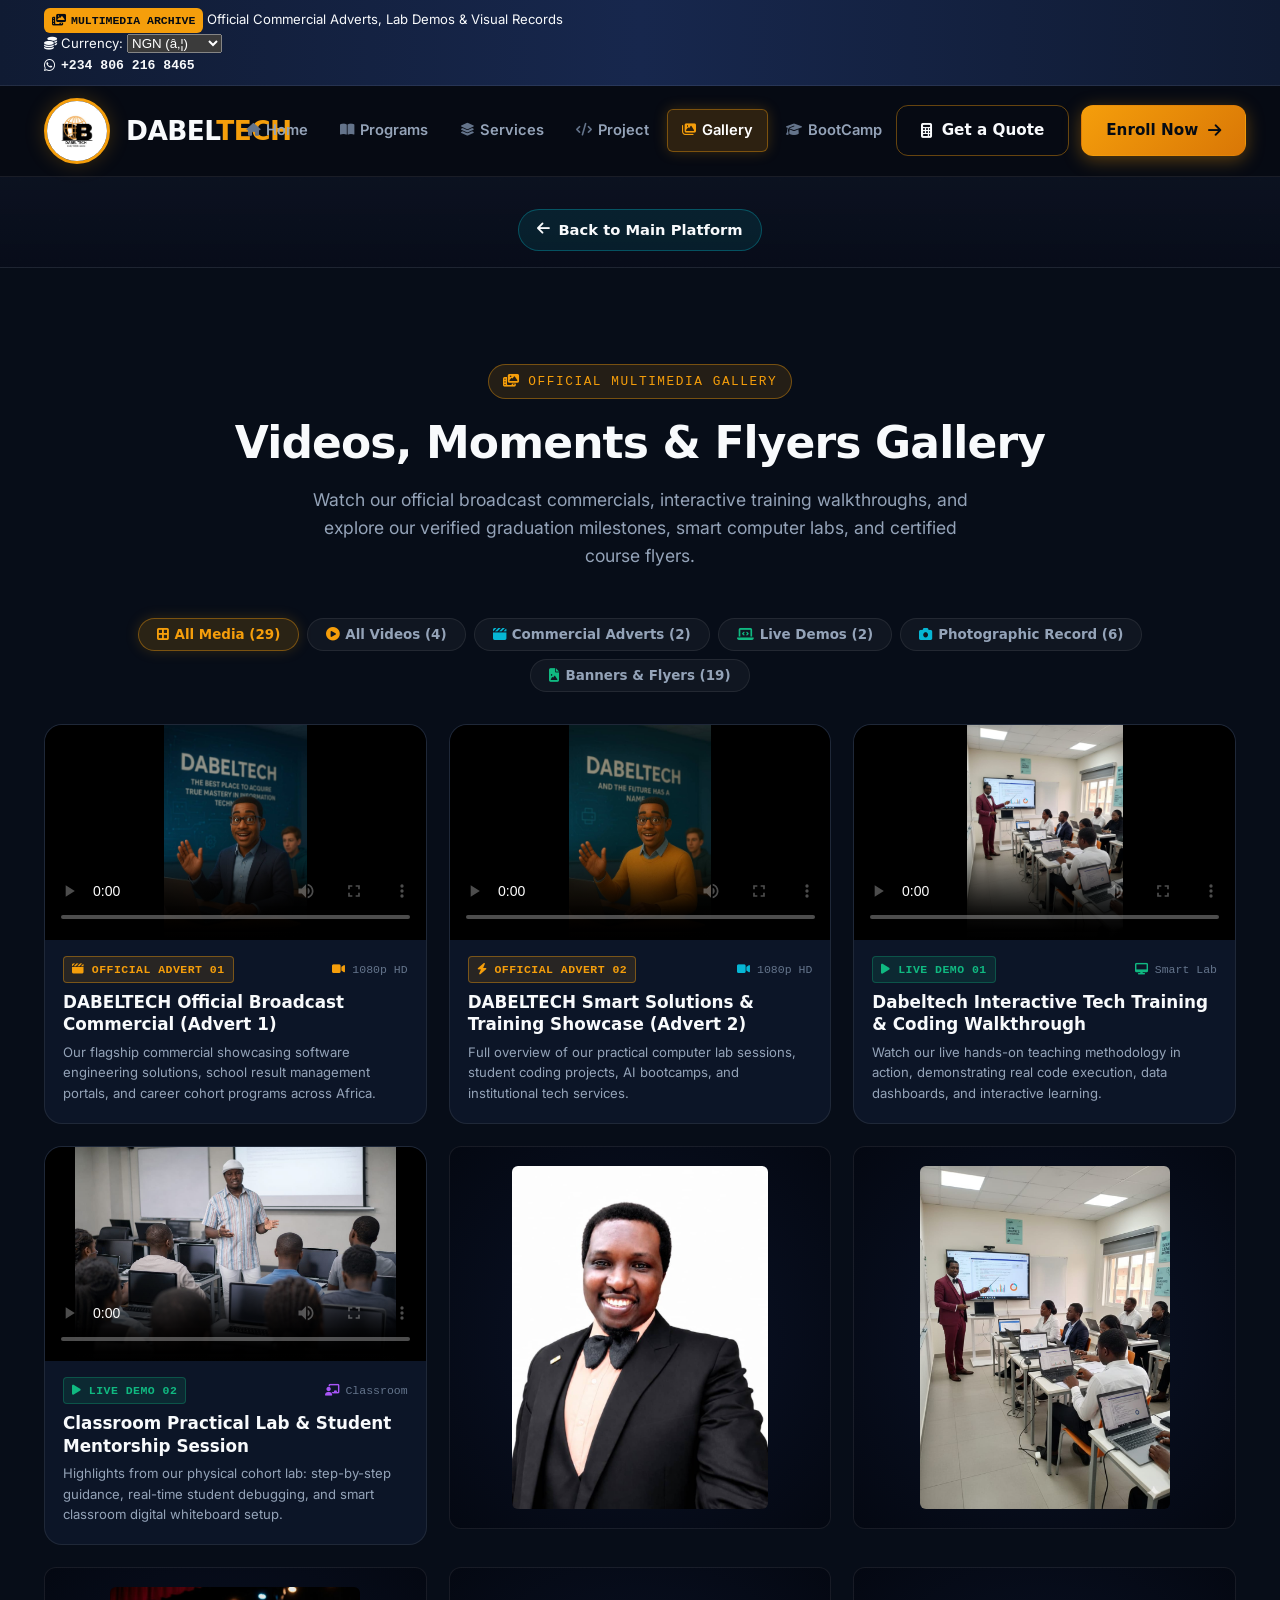
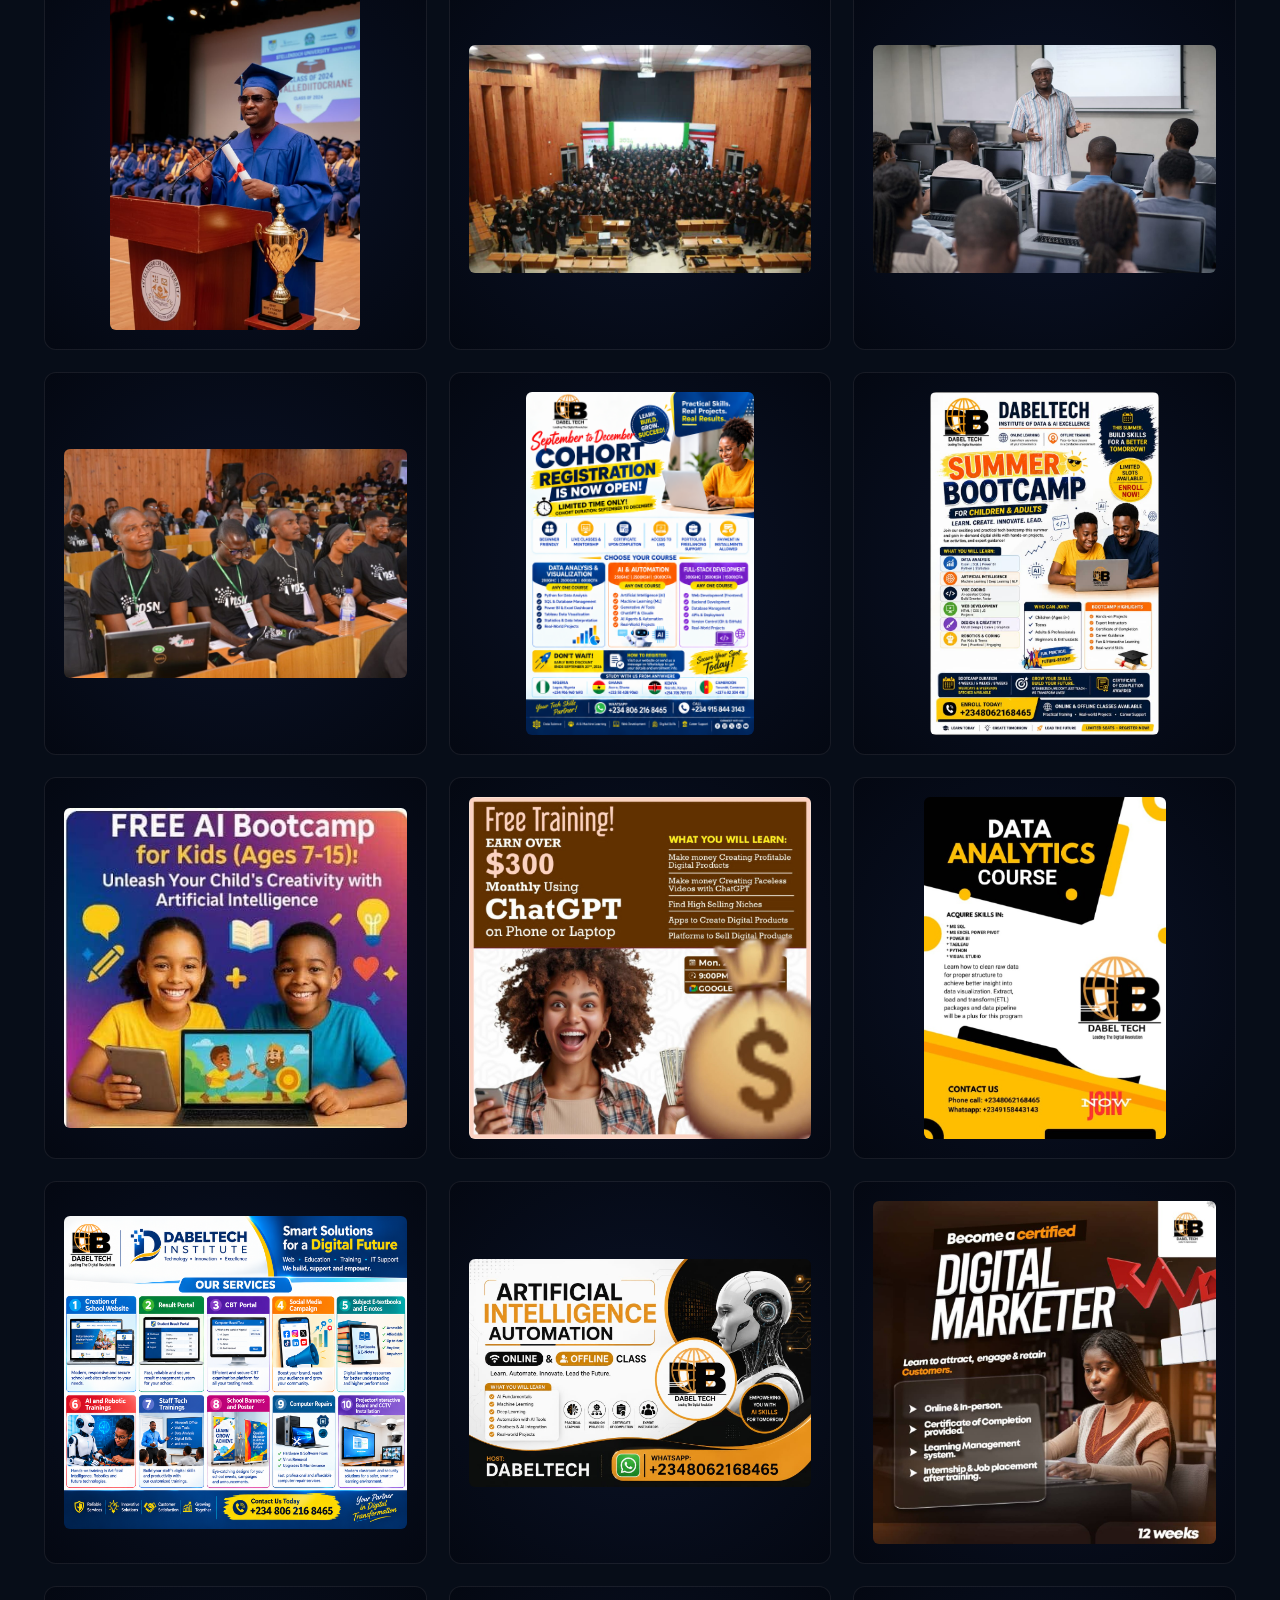
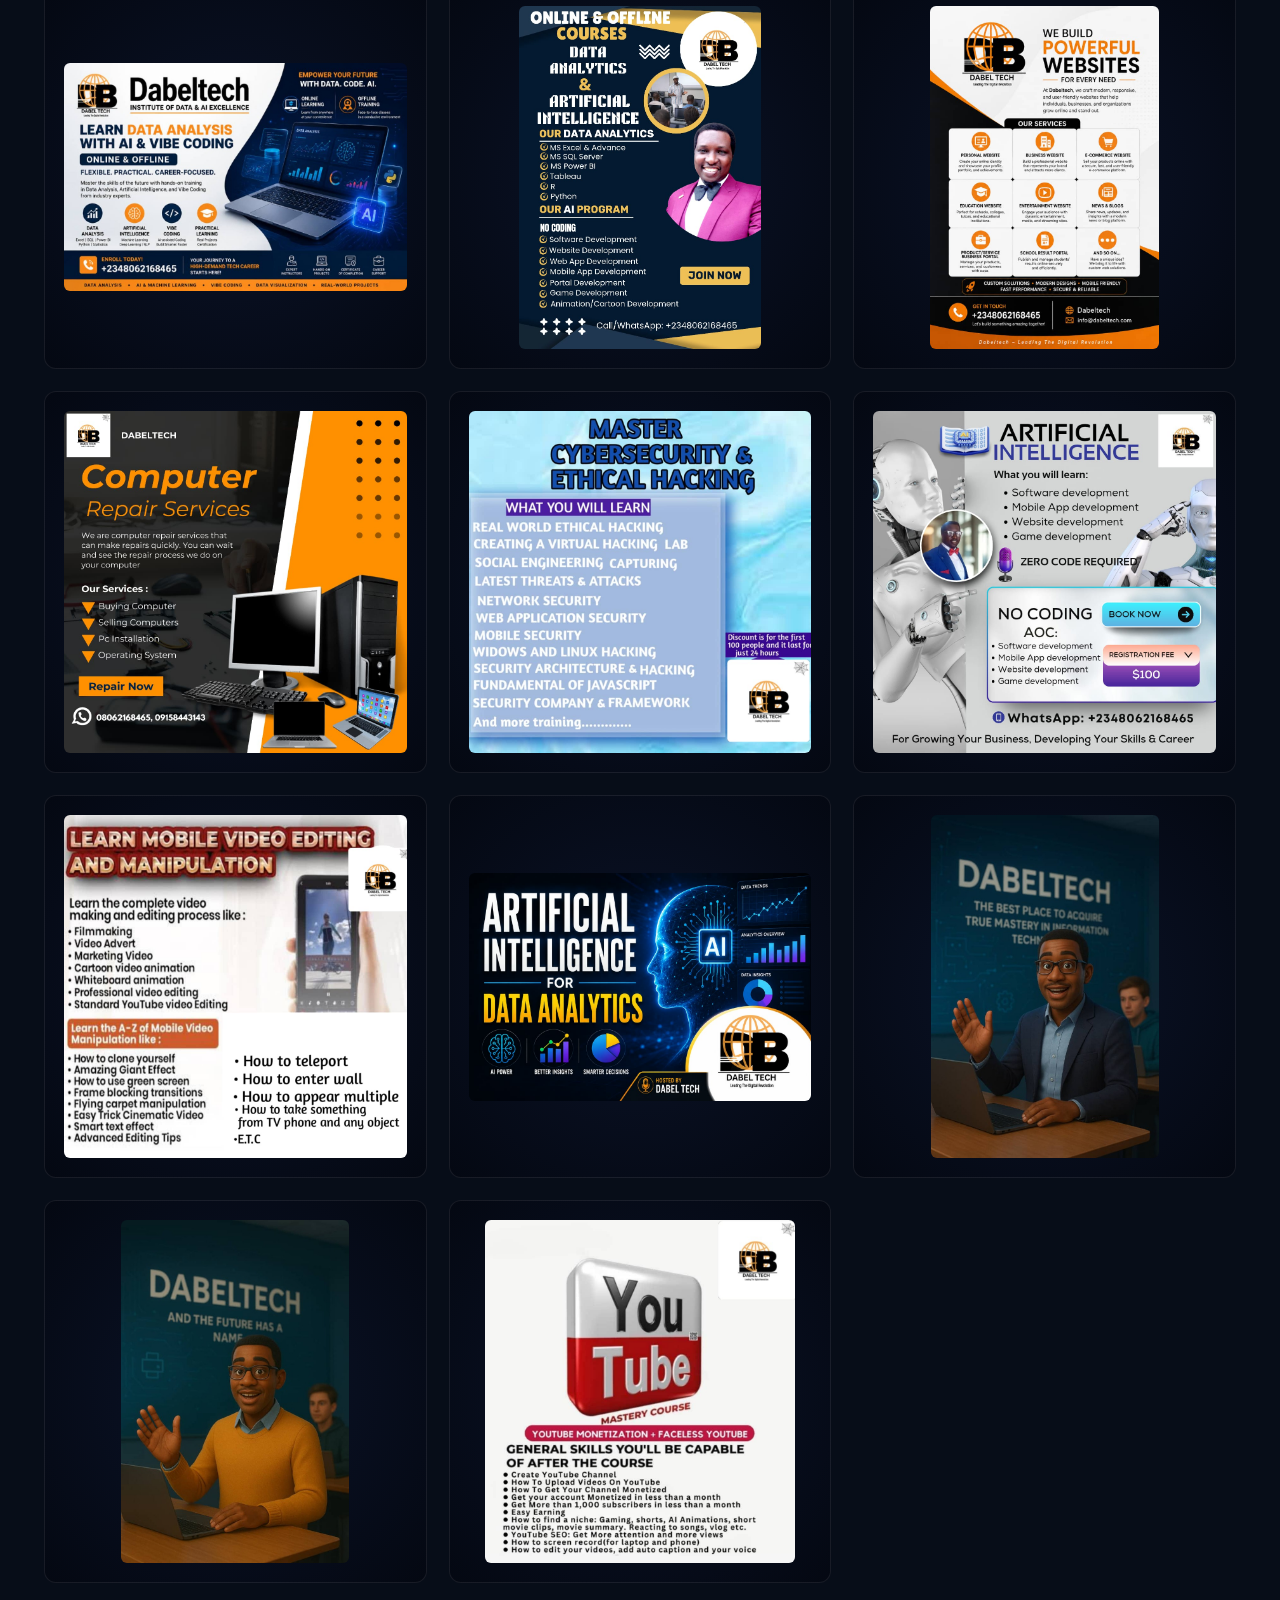
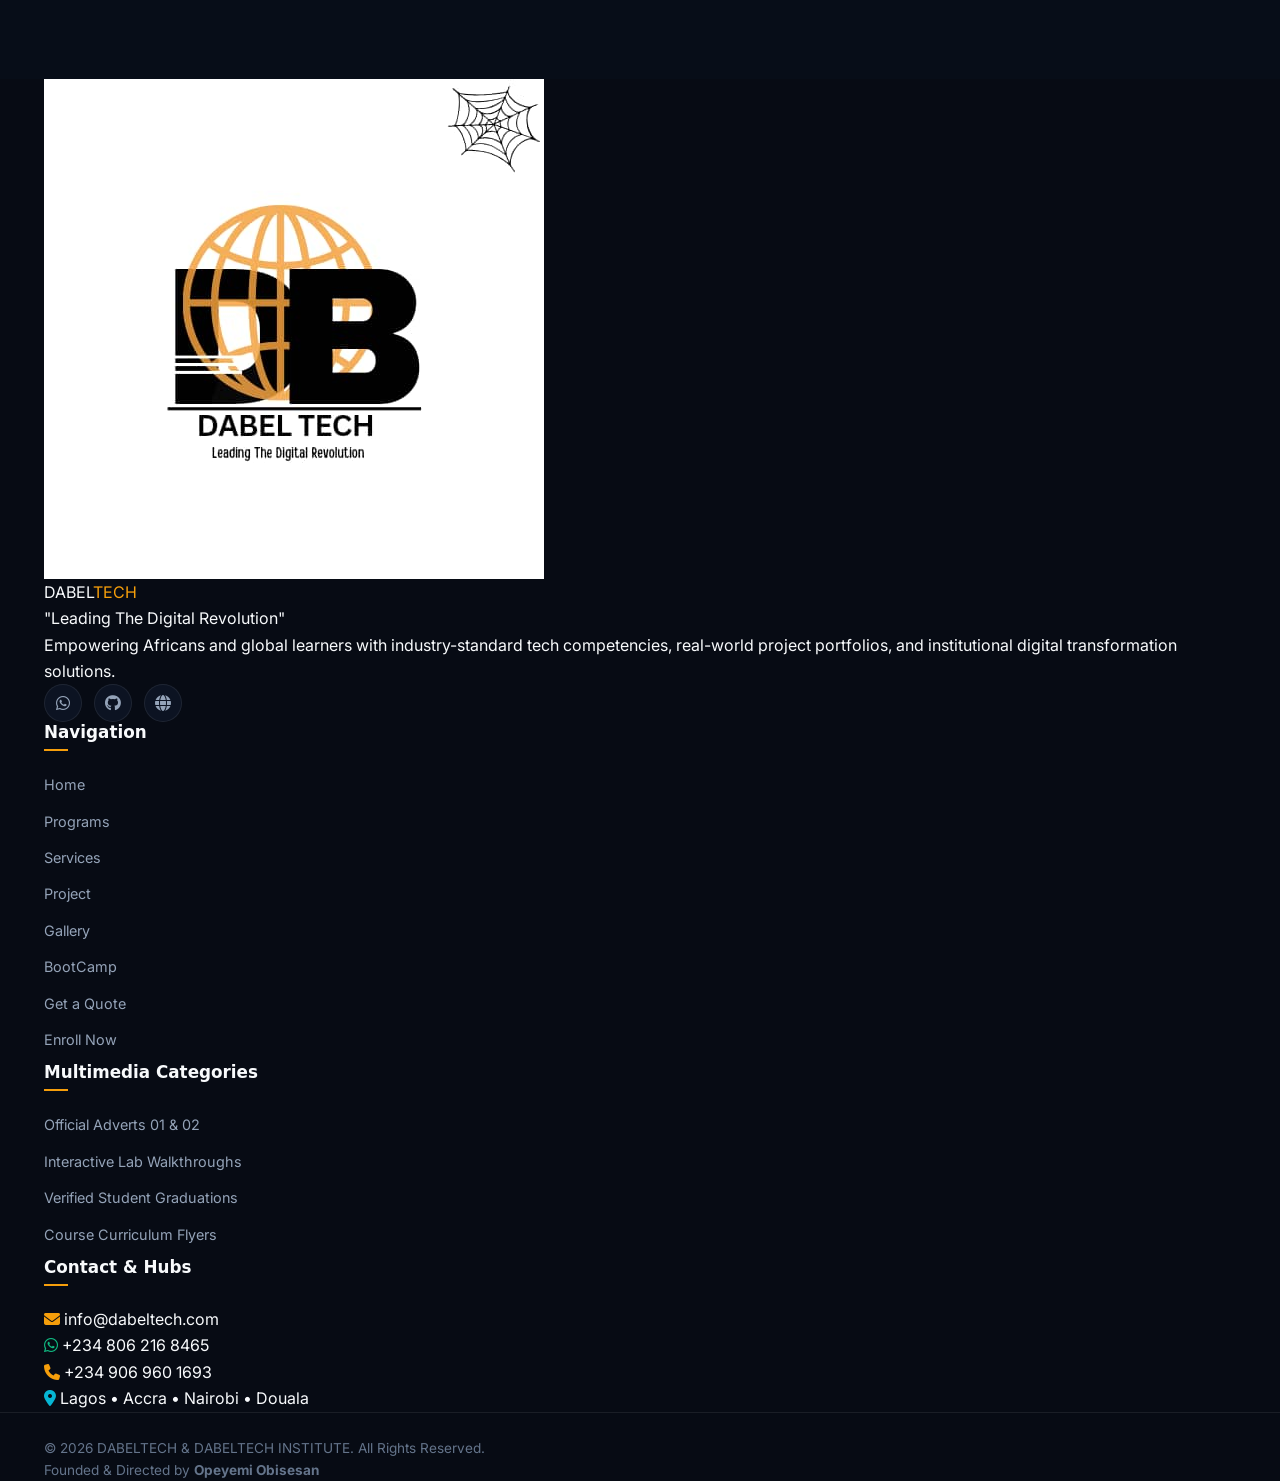
==== commit 05b1fcad: "feat: remove live demo videos from default front page and organize under gallery (v3.0)" ====
--- a/gallery.html
+++ b/gallery.html
@@ -9,7 +9,7 @@
   <link rel="preconnect" href="https://fonts.gstatic.com" crossorigin>
   <link href="https://fonts.googleapis.com/css2?family=Inter:wght@300;400;500;600;700;800&family=Outfit:wght@400;500;600;700;800;900&display=swap" rel="stylesheet">
   <link rel="stylesheet" href="https://cdnjs.cloudflare.com/ajax/libs/font-awesome/6.5.1/css/all.min.css">
-  <link rel="stylesheet" href="styles.css?v=2.9">
+  <link rel="stylesheet" href="styles.css?v=3.0">
 </head>
 <body class="theme-dark gallery-page">
 
@@ -98,7 +98,9 @@
         <!-- Gallery Filter Tabs Ribbon -->
         <div class="gallery-filter-ribbon" role="tablist">
           <button type="button" class="gallery-filter-btn active" data-filter="all"><i class="fa-solid fa-border-all"></i> All Media (29)</button>
-          <button type="button" class="gallery-filter-btn" data-filter="videos"><i class="fa-solid fa-circle-play text-accent"></i> Official Videos &amp; Adverts (4)</button>
+          <button type="button" class="gallery-filter-btn" data-filter="videos"><i class="fa-solid fa-circle-play text-accent"></i> All Videos (4)</button>
+          <button type="button" class="gallery-filter-btn" data-filter="adverts"><i class="fa-solid fa-clapperboard text-cyan"></i> Commercial Adverts (2)</button>
+          <button type="button" class="gallery-filter-btn" data-filter="demos"><i class="fa-solid fa-laptop-code text-green"></i> Live Demos (2)</button>
           <button type="button" class="gallery-filter-btn" data-filter="photos"><i class="fa-solid fa-camera text-cyan"></i> Photographic Record (6)</button>
           <button type="button" class="gallery-filter-btn" data-filter="banners"><i class="fa-solid fa-file-image text-green"></i> Banners &amp; Flyers (19)</button>
         </div>
@@ -110,7 +112,7 @@
         <!-- ==================== 1. OFFICIAL VIDEOS (4) ==================== -->
         
         <!-- Video 1: Official Commercial Advert 01 -->
-        <div class="gallery-card gallery-video-card" data-category="videos">
+        <div class="gallery-card gallery-video-card" data-category="videos adverts">
           <div class="g-video-stage">
             <video controls playsinline preload="metadata" poster="assets/brand-true-mastery.jpeg" class="g-video-element">
               <source src="assets/advert-video-1.mp4" type="video/mp4">
@@ -130,7 +132,7 @@
         </div>
 
         <!-- Video 2: Official Commercial Advert 02 -->
-        <div class="gallery-card gallery-video-card" data-category="videos">
+        <div class="gallery-card gallery-video-card" data-category="videos adverts">
           <div class="g-video-stage">
             <video controls playsinline preload="metadata" poster="assets/brand-future-name.jpeg" class="g-video-element">
               <source src="assets/advert-video-2.mp4" type="video/mp4">
@@ -150,7 +152,7 @@
         </div>
 
         <!-- Video 3: Interactive Tech Training Live Demo -->
-        <div class="gallery-card gallery-video-card" data-category="videos">
+        <div class="gallery-card gallery-video-card" data-category="videos demos">
           <div class="g-video-stage">
             <video controls playsinline preload="metadata" poster="assets/photo-smart-lab.jpeg" class="g-video-element">
               <source src="assets/video-session-2.mp4" type="video/mp4">
@@ -159,7 +161,7 @@
           </div>
           <div class="g-card-body">
             <div class="g-card-top">
-              <span class="g-badge badge-demo"><i class="fa-solid fa-play"></i> LIVE DEMO</span>
+              <span class="g-badge badge-demo"><i class="fa-solid fa-play"></i> LIVE DEMO 01</span>
               <span class="g-format"><i class="fa-solid fa-desktop text-green"></i> Smart Lab</span>
             </div>
             <h3 class="g-card-title">Dabeltech Interactive Tech Training &amp; Coding Walkthrough</h3>
@@ -170,7 +172,7 @@
         </div>
 
         <!-- Video 4: Classroom Practical Lab & Student Mentorship Session -->
-        <div class="gallery-card gallery-video-card" data-category="videos">
+        <div class="gallery-card gallery-video-card" data-category="videos demos">
           <div class="g-video-stage">
             <video controls playsinline preload="metadata" poster="assets/photo-class-session.jpeg" class="g-video-element">
               <source src="assets/video-session-1.mp4" type="video/mp4">
@@ -179,7 +181,7 @@
           </div>
           <div class="g-card-body">
             <div class="g-card-top">
-              <span class="g-badge badge-workshop"><i class="fa-solid fa-circle-nodes"></i> WORKSHOP HIGHLIGHT</span>
+              <span class="g-badge badge-demo"><i class="fa-solid fa-play"></i> LIVE DEMO 02</span>
               <span class="g-format"><i class="fa-solid fa-chalkboard-user text-purple"></i> Classroom</span>
             </div>
             <h3 class="g-card-title">Classroom Practical Lab &amp; Student Mentorship Session</h3>
@@ -466,6 +468,6 @@
     </div>
   </div>
 
-  <script src="script.js?v=2.9"></script>
+  <script src="script.js?v=3.0"></script>
 </body>
 </html>
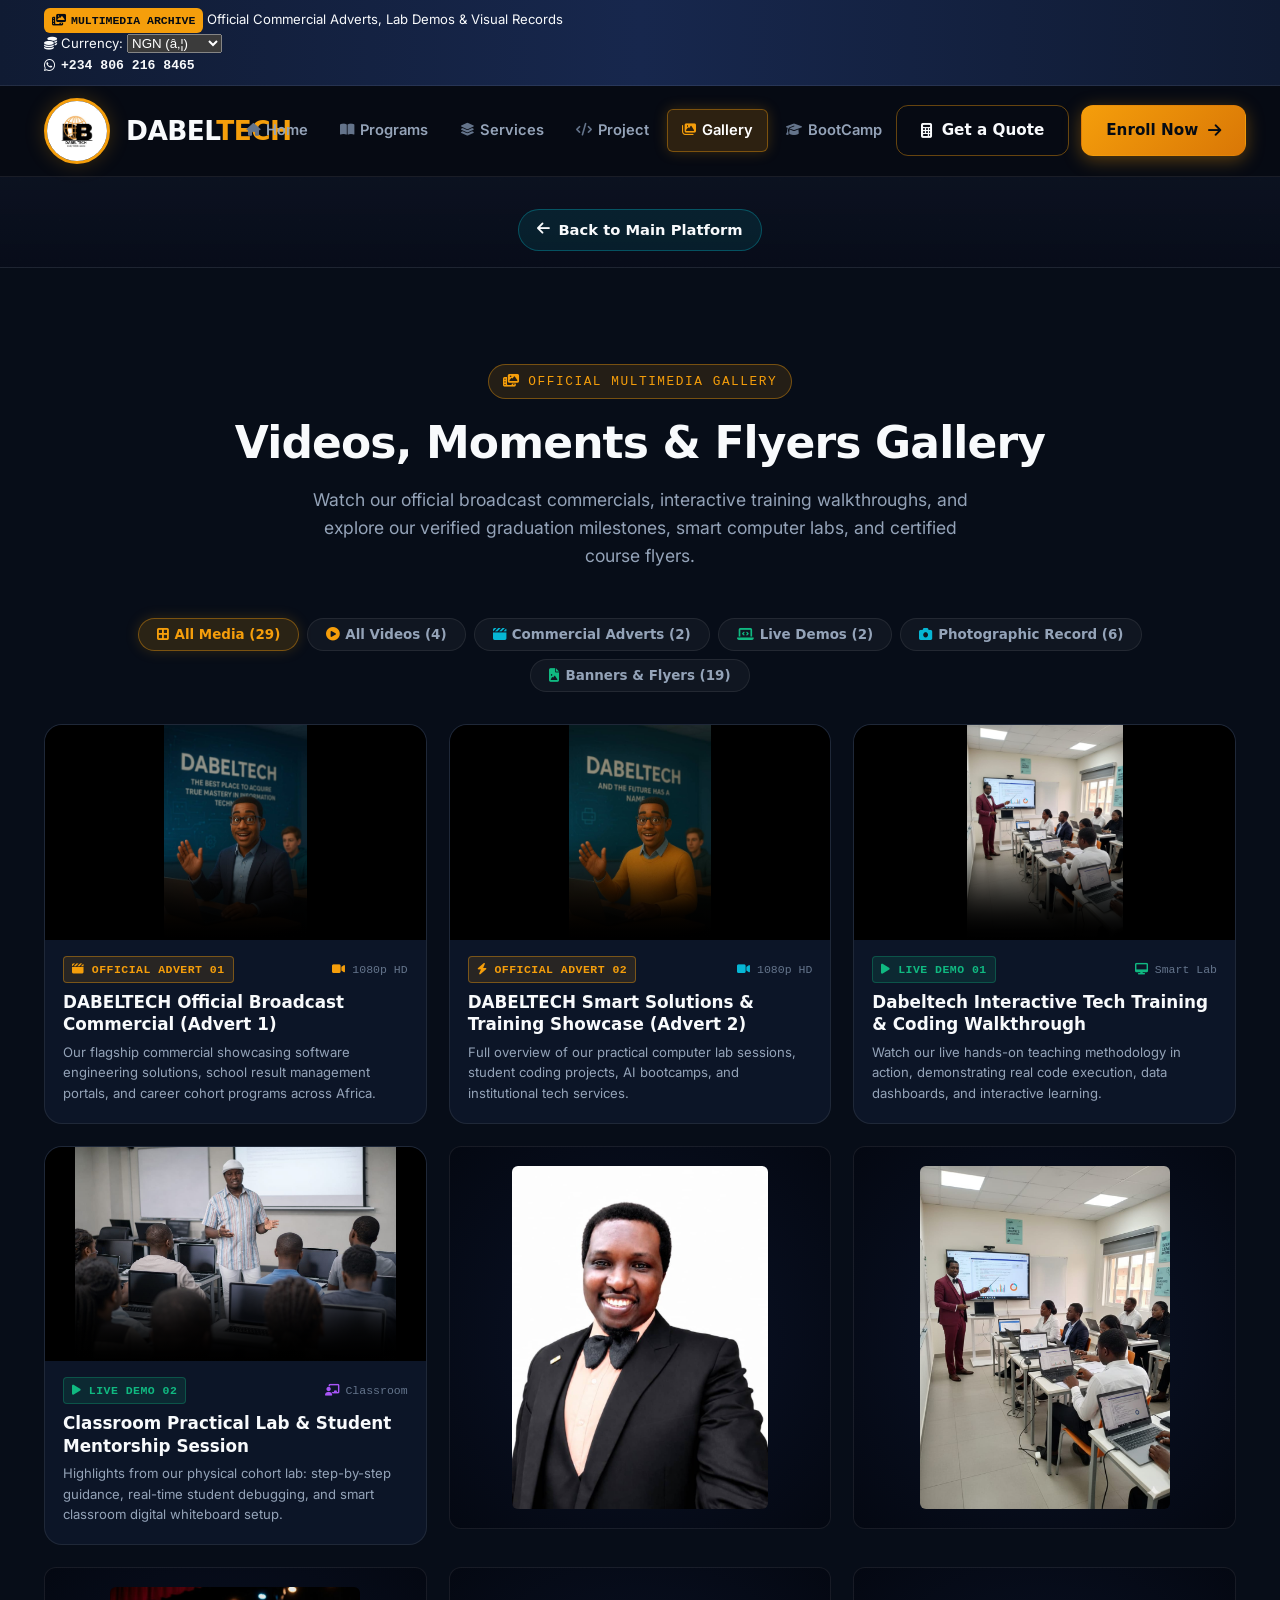
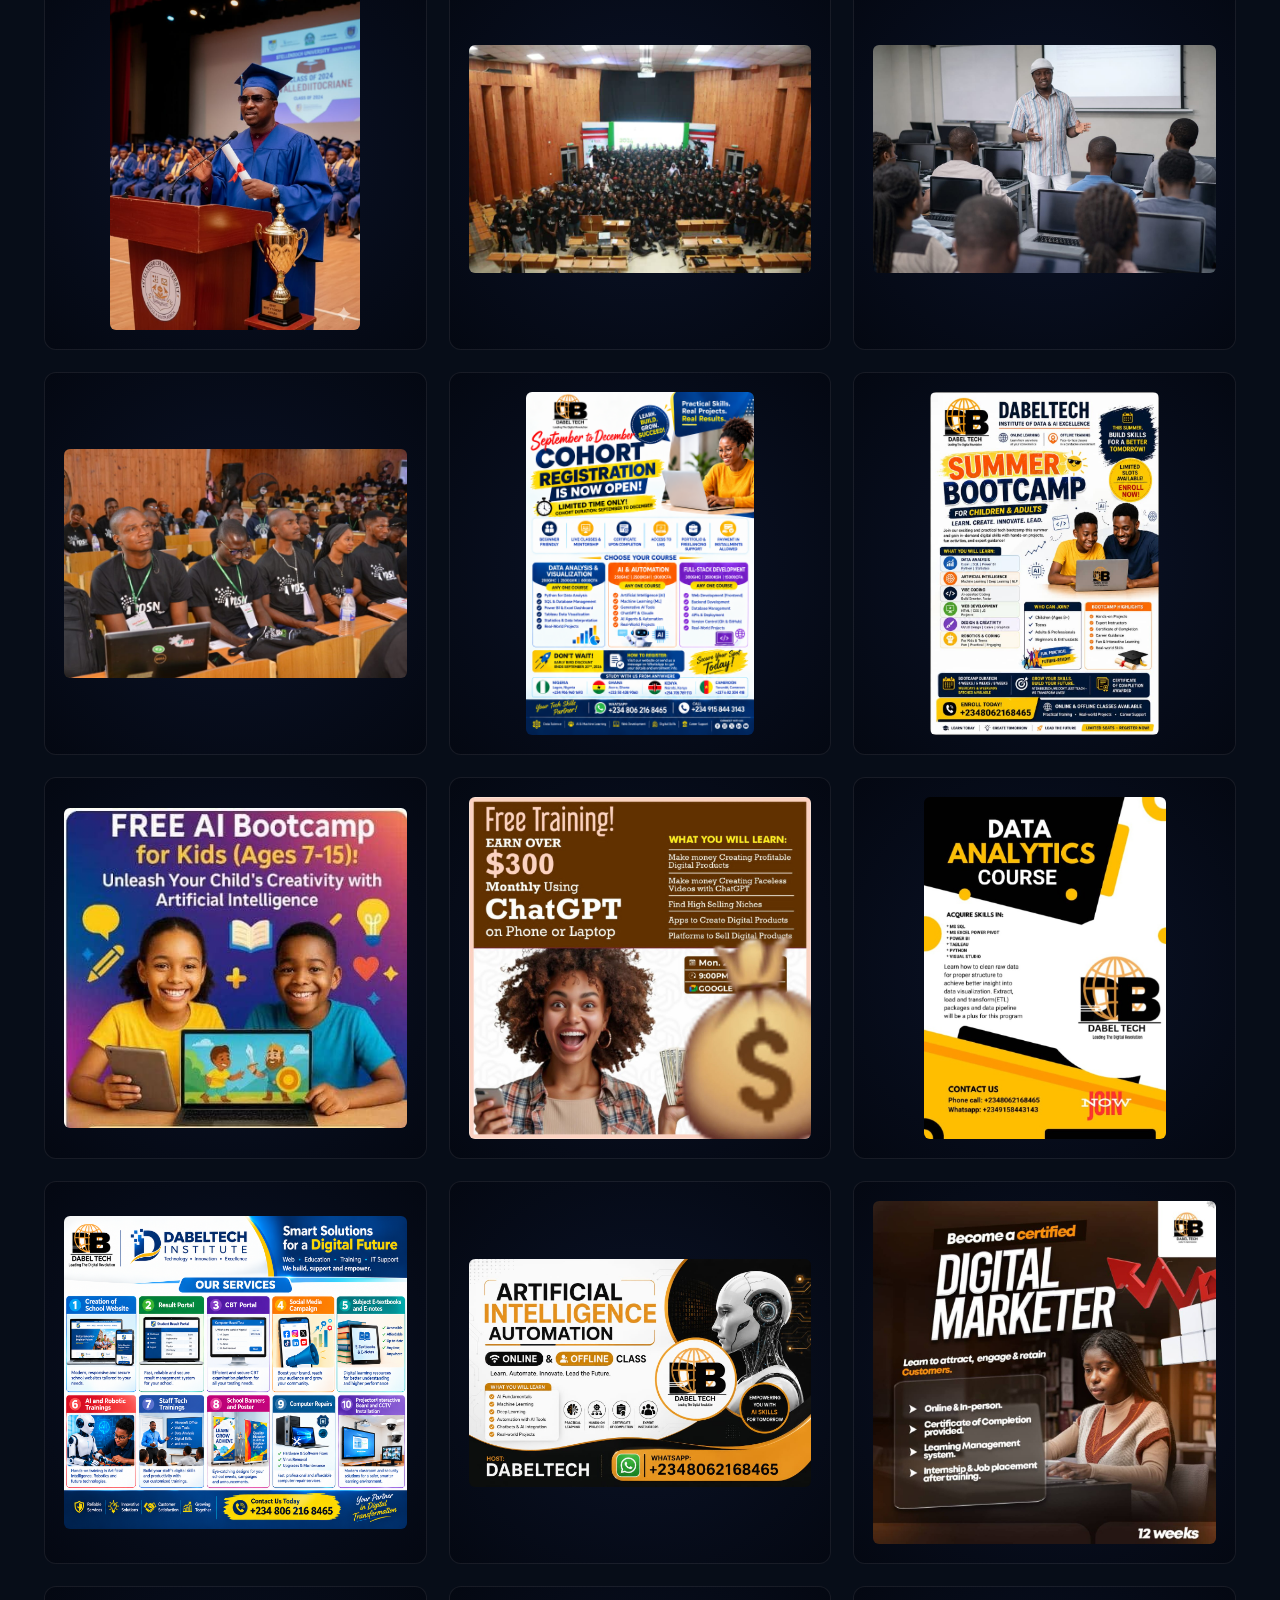
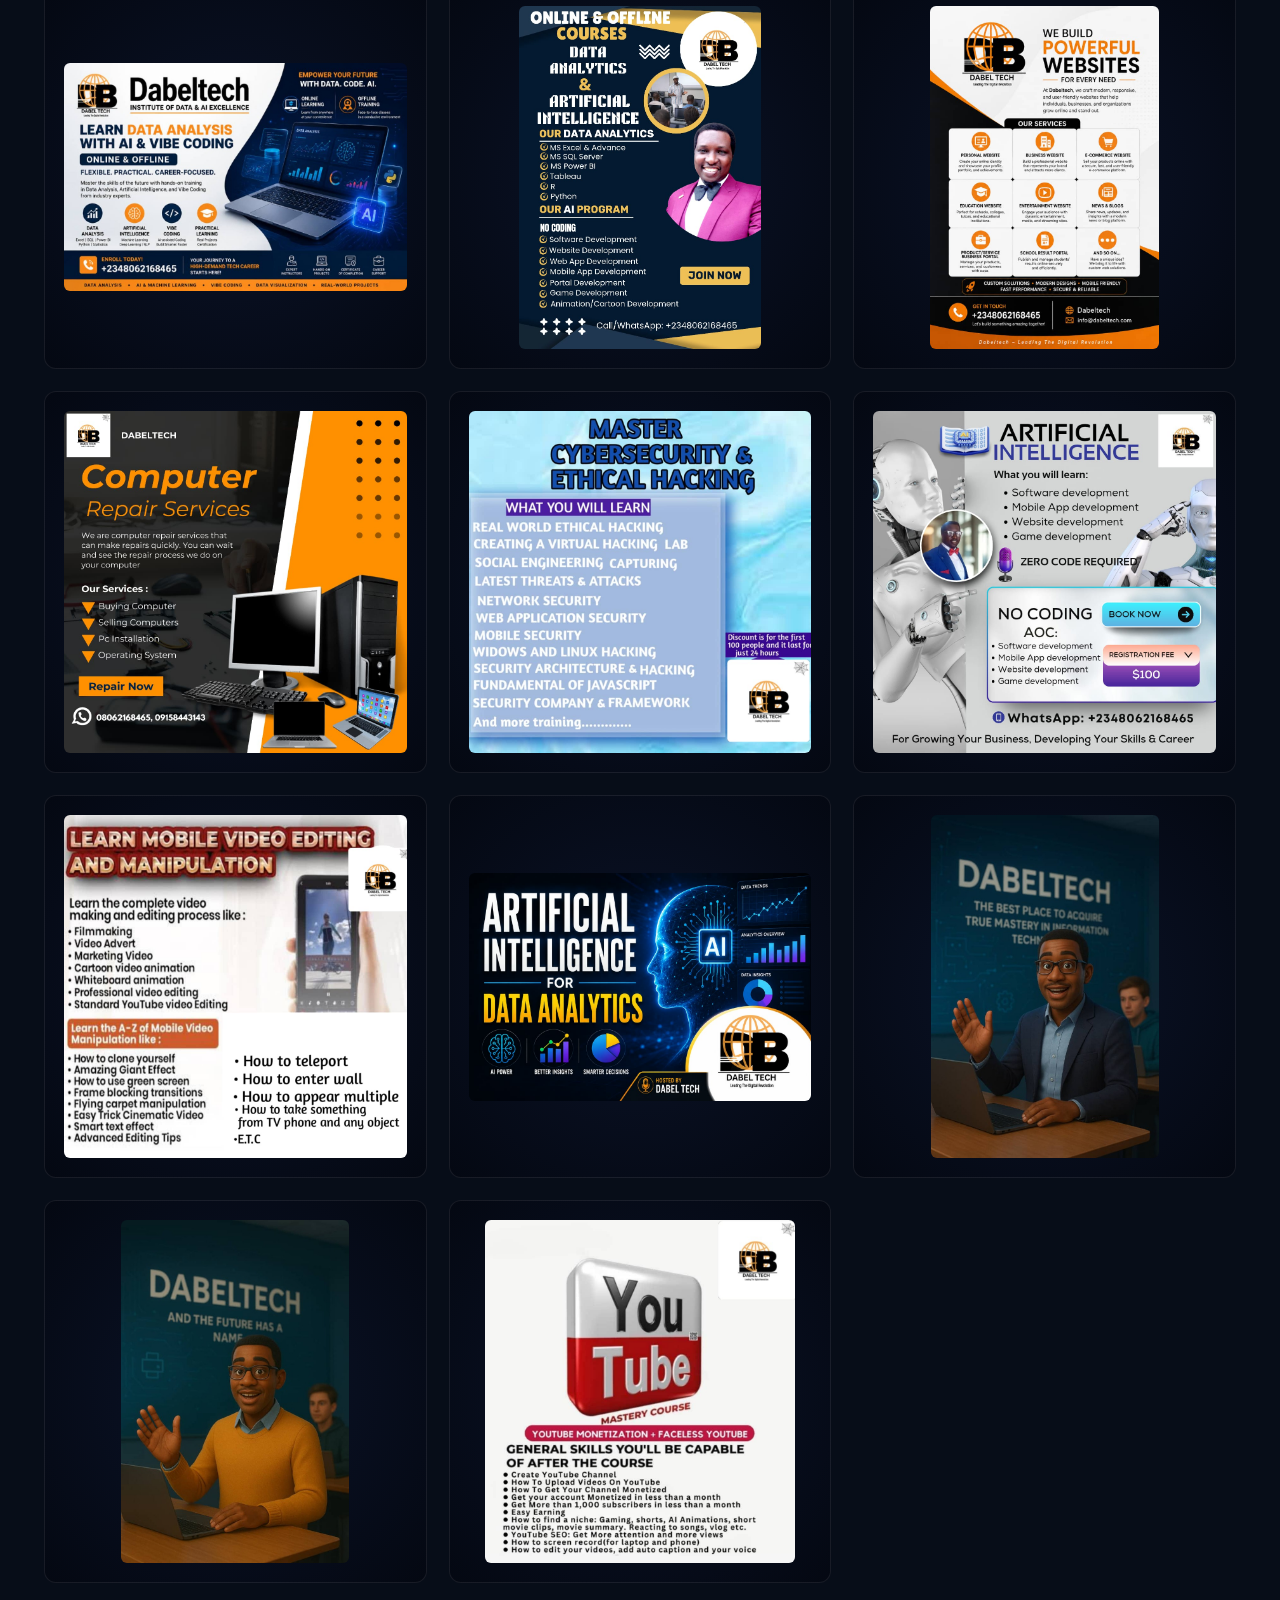
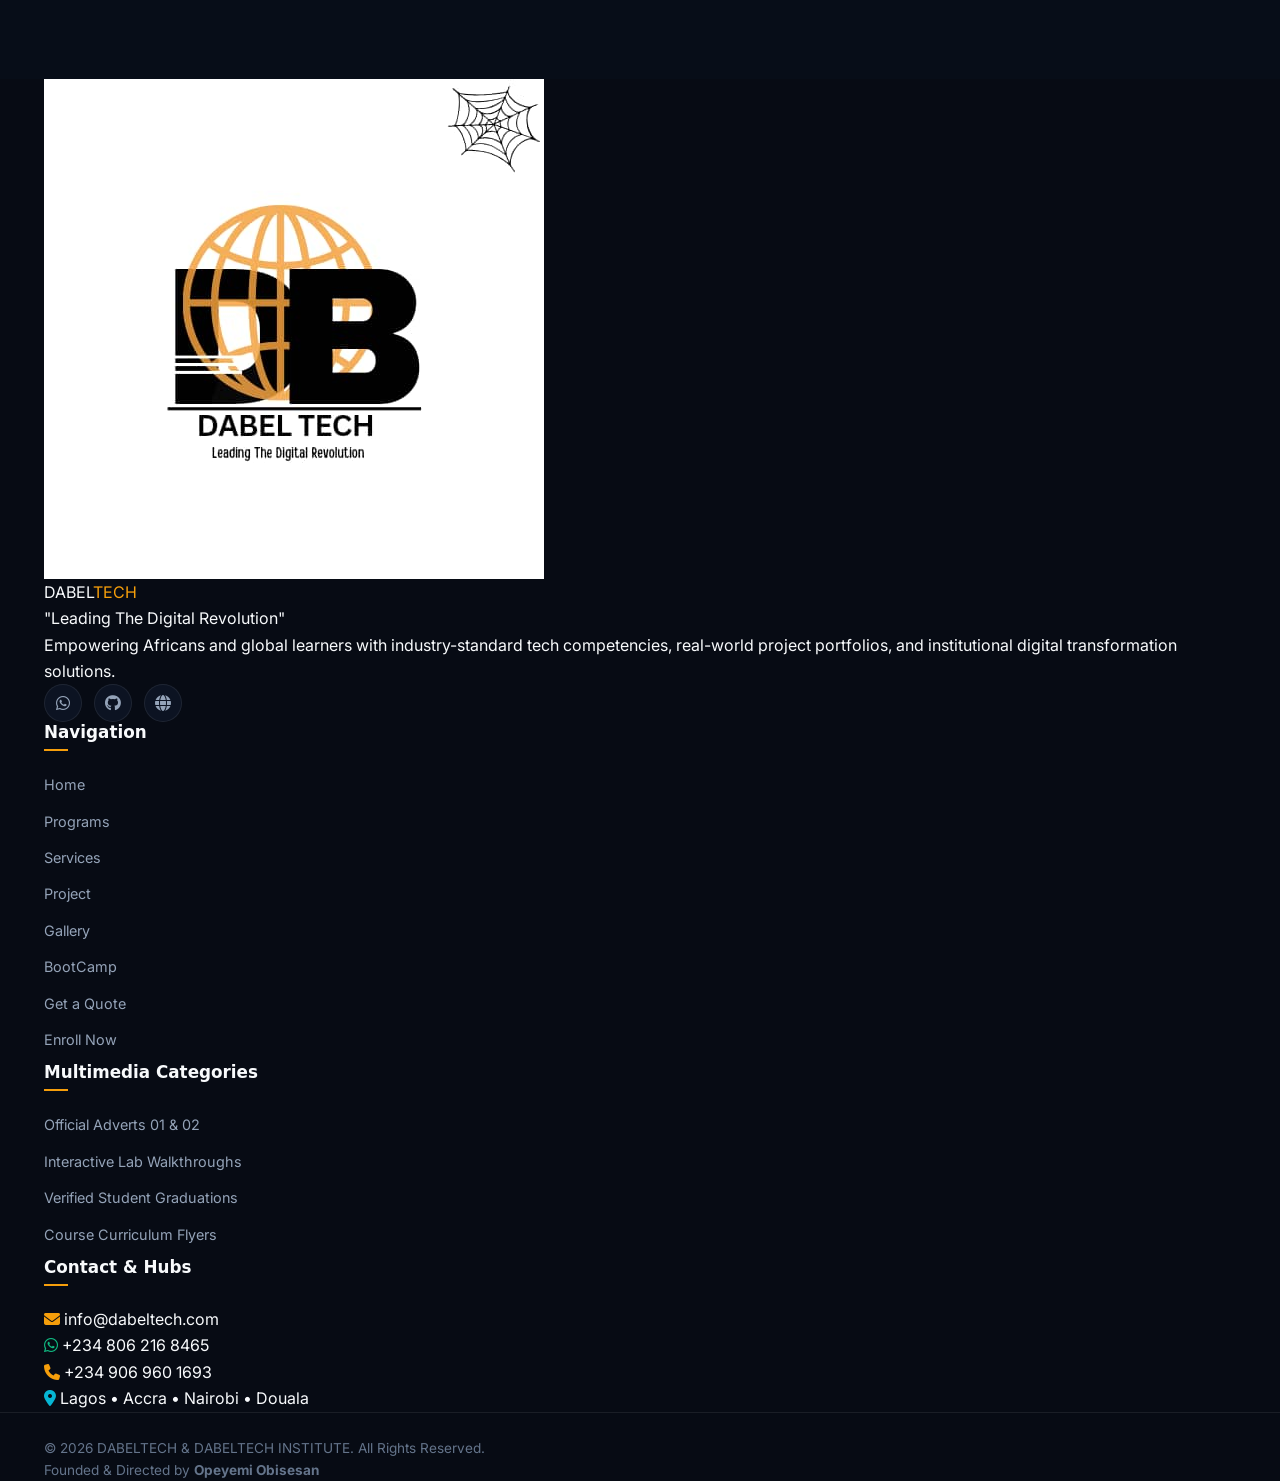
==== commit 59572f99: "feat: restore Advert 1 and Advert 2 to front page top dashboard and gallery (v3.1)" ====
--- a/gallery.html
+++ b/gallery.html
@@ -9,7 +9,7 @@
   <link rel="preconnect" href="https://fonts.gstatic.com" crossorigin>
   <link href="https://fonts.googleapis.com/css2?family=Inter:wght@300;400;500;600;700;800&family=Outfit:wght@400;500;600;700;800;900&display=swap" rel="stylesheet">
   <link rel="stylesheet" href="https://cdnjs.cloudflare.com/ajax/libs/font-awesome/6.5.1/css/all.min.css">
-  <link rel="stylesheet" href="styles.css?v=3.0">
+  <link rel="stylesheet" href="styles.css?v=3.1">
 </head>
 <body class="theme-dark gallery-page">
 
@@ -468,6 +468,6 @@
     </div>
   </div>
 
-  <script src="script.js?v=3.0"></script>
+  <script src="script.js?v=3.1"></script>
 </body>
 </html>
